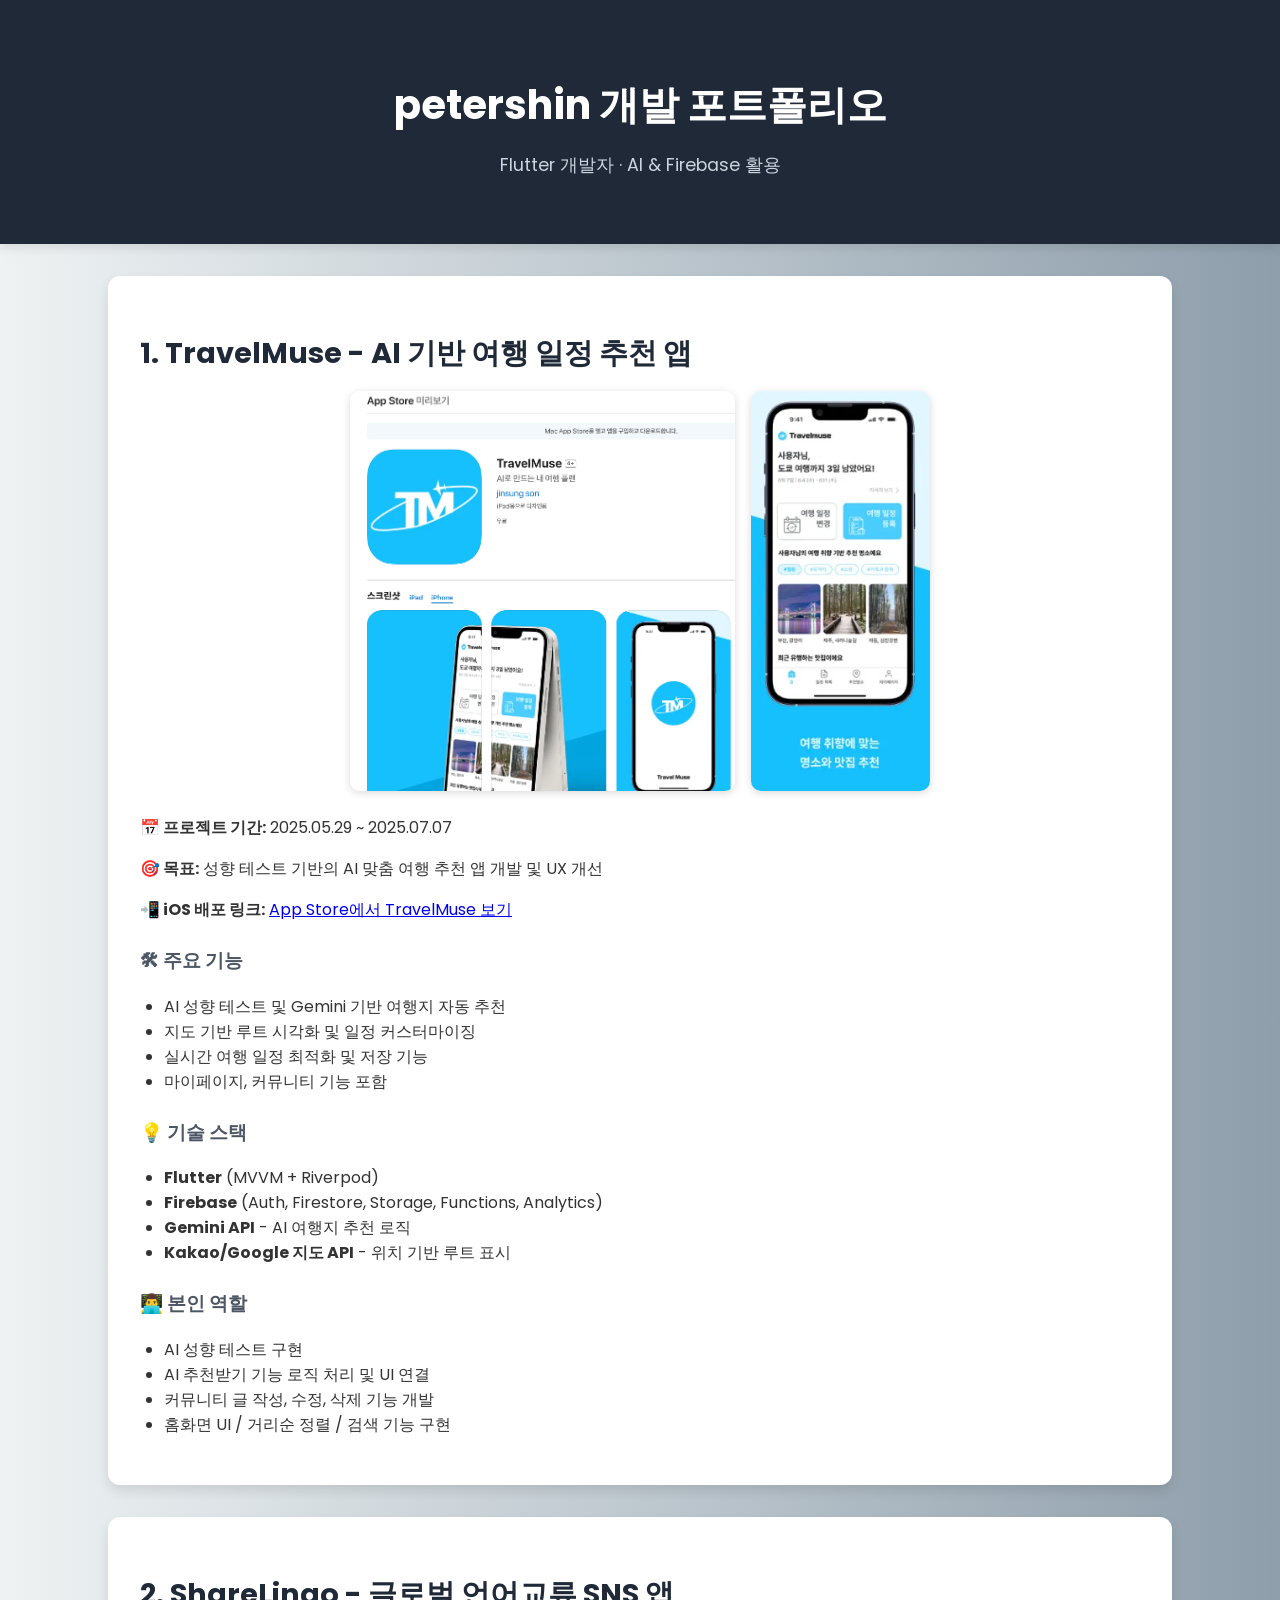
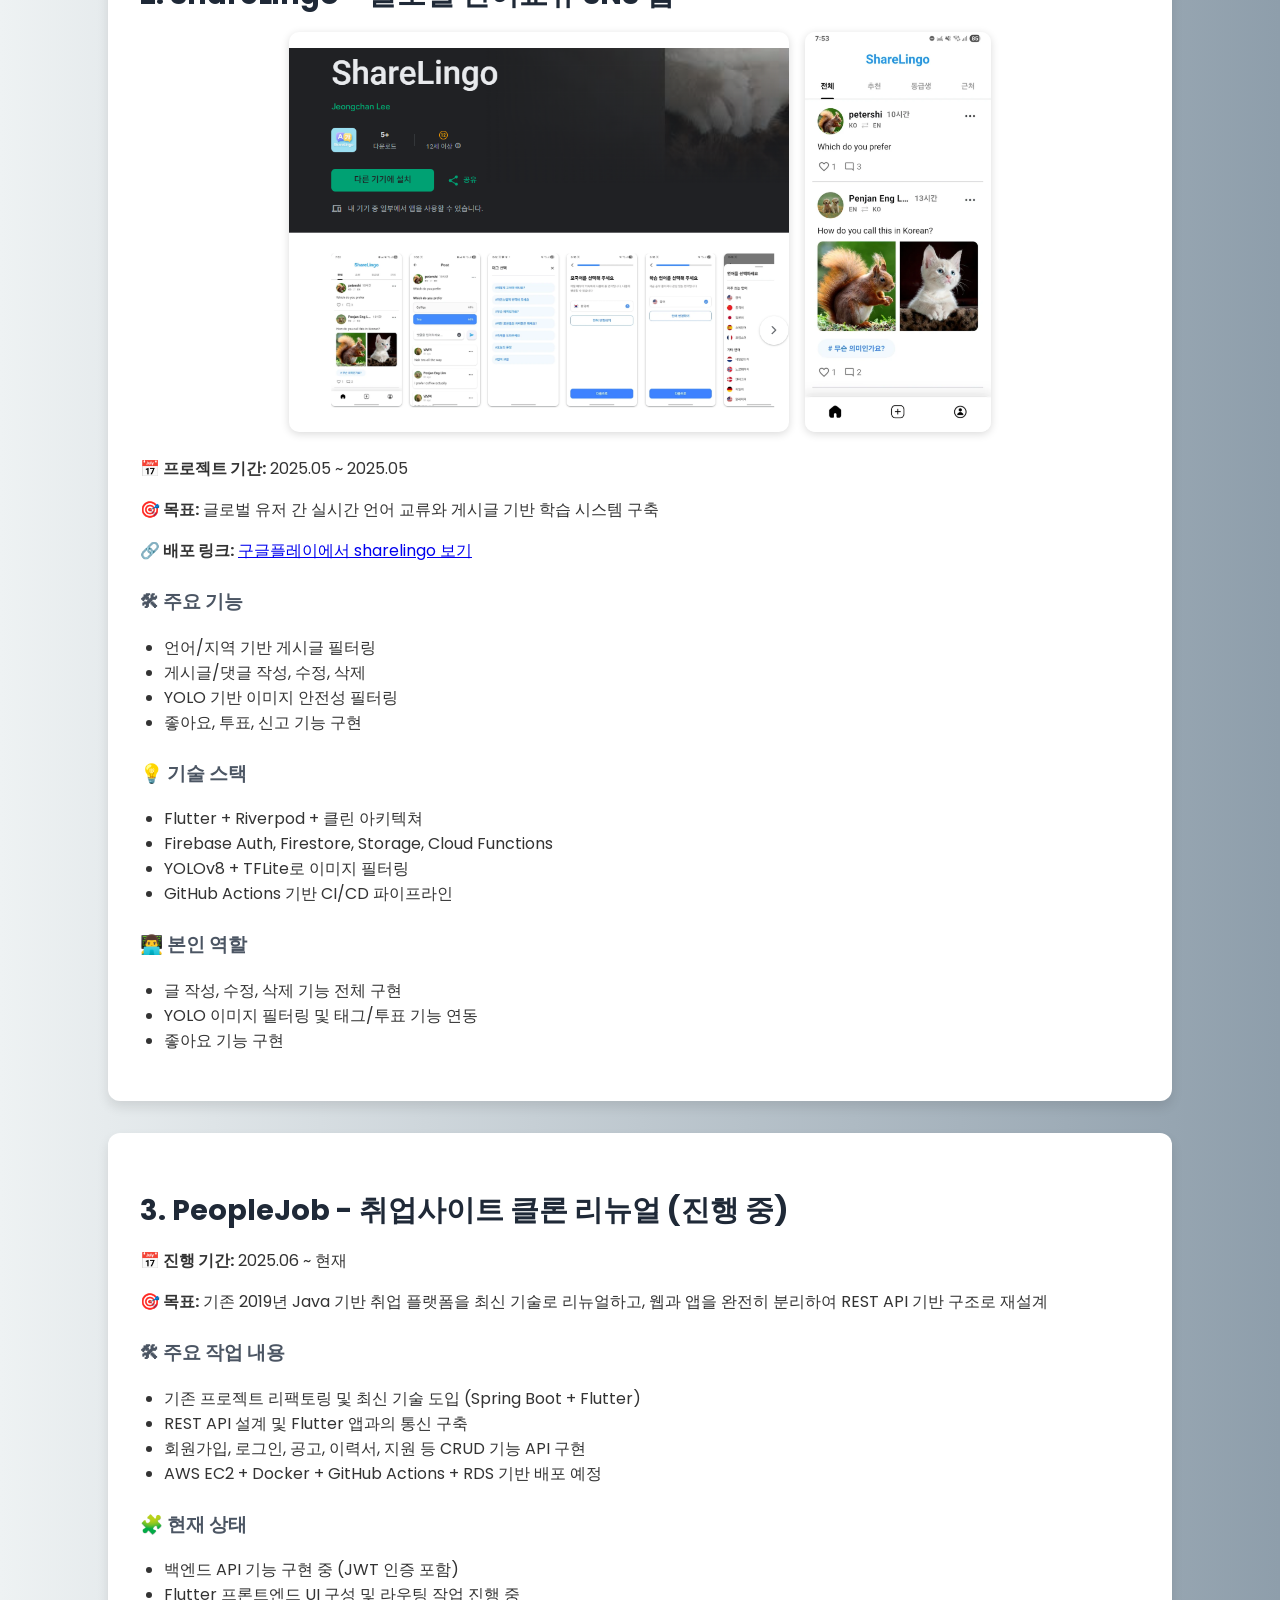
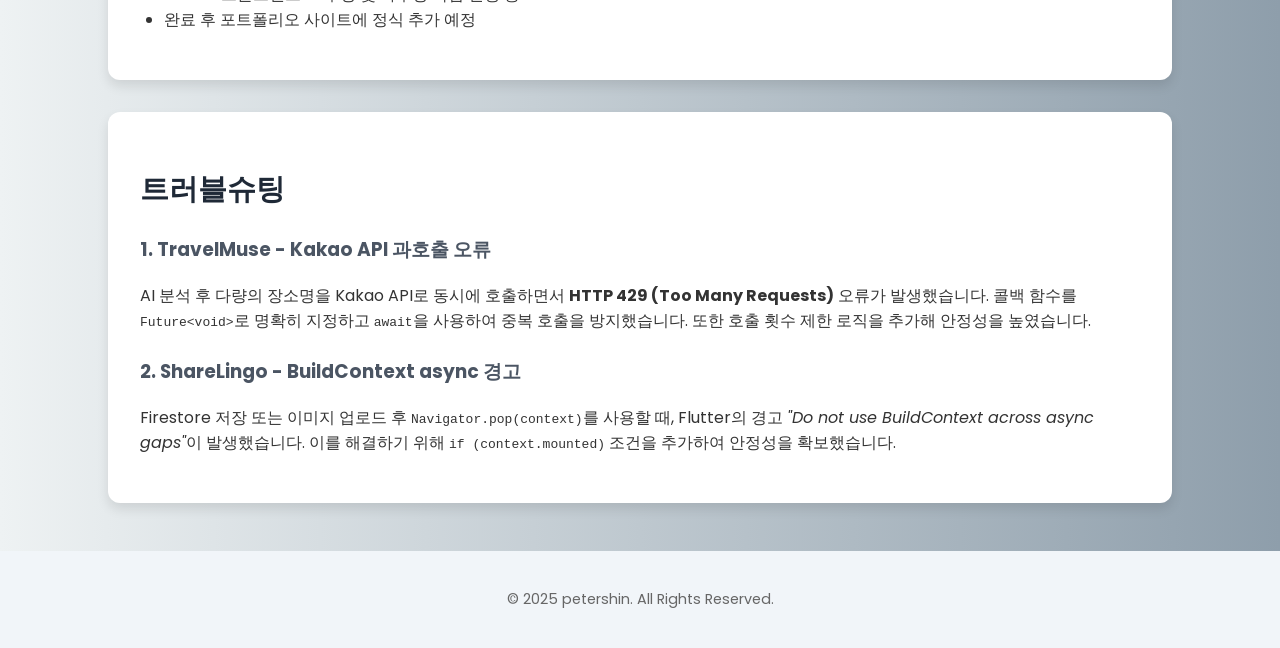
==== index.html @ f3566a23 "initial commit" ====
<!DOCTYPE html>
<html lang="ko">
<head>
  <meta charset="UTF-8" />
  <meta name="viewport" content="width=device-width, initial-scale=1.0" />
  <title>petershin 포트폴리오</title>
  <link rel="stylesheet" href="style.css" />
</head>
<body>
  <header>
    <h1>petershin 개발 포트폴리오</h1>
    <p>Flutter 개발자 · AI & Firebase 활용</p>
  </header>

  <section class="project">
    <h2>1. TravelMuse - AI 기반 여행 일정 추천 앱</h2>
    <div class="screenshots">
      <img src="img/travelmuse_1.png" alt="TravelMuse 스크린샷 1" />
      <img src="img/travelmuse_2.png" alt="TravelMuse 스크린샷 2" />
    </div>
    <p><strong>📅 프로젝트 기간:</strong> 2025.05.29 ~ 2025.07.07</p>
    <p><strong>🎯 목표:</strong> 성향 테스트 기반의 AI 맞춤 여행 추천 앱 개발 및 UX 개선</p>
  <p><strong>📲 iOS 배포 링크:</strong> 
  <a href="https://apps.apple.com/kr/app/travelmuse/id6747365666" target="_blank">
    App Store에서 TravelMuse 보기
  </a>
</p>

    <h3>🛠 주요 기능</h3>
    <ul>
      <li>AI 성향 테스트 및 Gemini 기반 여행지 자동 추천</li>
      <li>지도 기반 루트 시각화 및 일정 커스터마이징</li>
      <li>실시간 여행 일정 최적화 및 저장 기능</li>
      <li>마이페이지, 커뮤니티 기능 포함</li>
    </ul>

    <h3>💡 기술 스택</h3>
    <ul>
      <li><strong>Flutter</strong> (MVVM + Riverpod)</li>
      <li><strong>Firebase</strong> (Auth, Firestore, Storage, Functions, Analytics)</li>
      <li><strong>Gemini API</strong> - AI 여행지 추천 로직</li>
      <li><strong>Kakao/Google 지도 API</strong> - 위치 기반 루트 표시</li>
    </ul>

    <h3>👨‍💻 본인 역할</h3>
    <ul>
      <li>AI 성향 테스트 구현</li>
      <li>AI 추천받기 기능 로직 처리 및 UI 연결</li>
      <li>커뮤니티 글 작성, 수정, 삭제 기능 개발</li>
      <li>홈화면 UI / 거리순 정렬 / 검색 기능 구현</li>
    </ul>
  </section>

  <section class="project">
    <h2>2. ShareLingo - 글로벌 언어교류 SNS 앱</h2>
    <div class="screenshots">
      <img src="img/sharelingo_1.png" alt="ShareLingo 스크린샷 1" />
      <img src="img/sharelingo_2.png" alt="ShareLingo 스크린샷 2" />
    </div>
    <p><strong>📅 프로젝트 기간:</strong> 2025.05 ~ 2025.05</p>
    <p><strong>🎯 목표:</strong> 글로벌 유저 간 실시간 언어 교류와 게시글 기반 학습 시스템 구축</p>
     <p><strong>🔗 배포 링크:</strong> 
    <a href="https://play.google.com/store/apps/details?id=com.zerotoone.sharelingo&pcampaignid=web_share" target="_blank">구글플레이에서 sharelingo 보기</a>
  </p>

    <h3>🛠 주요 기능</h3>
    <ul>
      <li>언어/지역 기반 게시글 필터링</li>
      <li>게시글/댓글 작성, 수정, 삭제</li>
      <li>YOLO 기반 이미지 안전성 필터링</li>
      <li>좋아요, 투표, 신고 기능 구현</li>
    </ul>

    <h3>💡 기술 스택</h3>
    <ul>
      <li>Flutter + Riverpod + 클린 아키텍쳐</li>
      <li>Firebase Auth, Firestore, Storage, Cloud Functions</li>
      <li>YOLOv8 + TFLite로 이미지 필터링</li>
      <li>GitHub Actions 기반 CI/CD 파이프라인</li>
    </ul>

    <h3>👨‍💻 본인 역할</h3>
    <ul>
      <li>글 작성, 수정, 삭제 기능 전체 구현</li>
      <li>YOLO 이미지 필터링 및 태그/투표 기능 연동</li>
      <li>좋아요 기능 구현</li>
    </ul>
  </section>

<section class="project">
  <h2>3. PeopleJob - 취업사이트 클론 리뉴얼 (진행 중)</h2>
  <p><strong>📅 진행 기간:</strong> 2025.06 ~ 현재</p>
  <p><strong>🎯 목표:</strong> 기존 2019년 Java 기반 취업 플랫폼을 최신 기술로 리뉴얼하고, 웹과 앱을 완전히 분리하여 REST API 기반 구조로 재설계</p>

  <h3>🛠 주요 작업 내용</h3>
  <ul>
    <li>기존 프로젝트 리팩토링 및 최신 기술 도입 (Spring Boot + Flutter)</li>
    <li>REST API 설계 및 Flutter 앱과의 통신 구축</li>
    <li>회원가입, 로그인, 공고, 이력서, 지원 등 CRUD 기능 API 구현</li>
    <li>AWS EC2 + Docker + GitHub Actions + RDS 기반 배포 예정</li>
  </ul>

  <h3>🧩 현재 상태</h3>
  <ul>
    <li>백엔드 API 기능 구현 중 (JWT 인증 포함)</li>
    <li>Flutter 프론트엔드 UI 구성 및 라우팅 작업 진행 중</li>
    <li>완료 후 포트폴리오 사이트에 정식 추가 예정</li>
  </ul>
</section>

  <section class="troubleshooting">
    <h2>트러블슈팅</h2>

    <h3>1. TravelMuse - Kakao API 과호출 오류</h3>
    <p>
      AI 분석 후 다량의 장소명을 Kakao API로 동시에 호출하면서 <strong>HTTP 429 (Too Many Requests)</strong> 오류가 발생했습니다.
      콜백 함수를 <code>Future&lt;void&gt;</code>로 명확히 지정하고 <code>await</code>을 사용하여 중복 호출을 방지했습니다.
      또한 호출 횟수 제한 로직을 추가해 안정성을 높였습니다.
    </p>

    <h3>2. ShareLingo - BuildContext async 경고</h3>
    <p>
      Firestore 저장 또는 이미지 업로드 후 <code>Navigator.pop(context)</code>를 사용할 때,
      Flutter의 경고 <em>"Do not use BuildContext across async gaps"</em>이 발생했습니다.
      이를 해결하기 위해 <code>if (context.mounted)</code> 조건을 추가하여 안정성을 확보했습니다.
    </p>
  </section>

  <footer>
    <p>© 2025 petershin. All Rights Reserved.</p>
  </footer>
</body>
</html>
---- style.css ----
@import url('https://fonts.googleapis.com/css2?family=Poppins:wght@400;600&display=swap');

body {
  font-family: 'Poppins', sans-serif;
  background: linear-gradient(to right, #eef2f3, #8e9eab);
  margin: 0;
  padding: 0;
  color: #333;
}

header {
  background: #1f2937;
  color: white;
  text-align: center;
  padding: 3rem 1rem;
  box-shadow: 0 4px 10px rgba(0, 0, 0, 0.1);
}

header h1 {
  font-size: 2.5rem;
  margin-bottom: 0.5rem;
}

header p {
  font-size: 1.1rem;
  color: #cbd5e0;
}

section {
  max-width: 1000px;
  margin: 2rem auto;
  background: white;
  padding: 2rem;
  border-radius: 12px;
  box-shadow: 0 6px 12px rgba(0,0,0,0.1);
}

section h2 {
  color: #1f2937;
  font-size: 1.8rem;
  margin-bottom: 1rem;
}

section h3 {
  margin-top: 1.5rem;
  color: #4b5563;
}

.screenshots {
  display: flex;
  flex-wrap: wrap;
  gap: 1rem;
  justify-content: center;
  margin-bottom: 1.5rem;
}

.screenshots img {
  width: auto;
  height: auto;
  max-width: 100%;
  max-height: 400px;
  object-fit: contain;
  border-radius: 10px;
  box-shadow: 0 2px 8px rgba(0, 0, 0, 0.15);
  transition: transform 0.3s ease;
}

/* _1이 포함된 이미지 가로폭 더 키우기 */
.screenshots img[src*="_1"] {
  max-width: 500px;
}

.screenshots img:hover {
  transform: scale(1.05);
}

footer {
  text-align: center;
  padding: 1.5rem;
  font-size: 0.9rem;
  background: #f1f5f9;
  margin-top: 3rem;
  color: #666;
}

ul {
  padding-left: 1.5rem;
}

@media (max-width: 768px) {
  .screenshots {
    flex-direction: column;
    align-items: center;
  }

  .screenshots img[src*="_1"] {
    max-width: 90vw;
  }
}
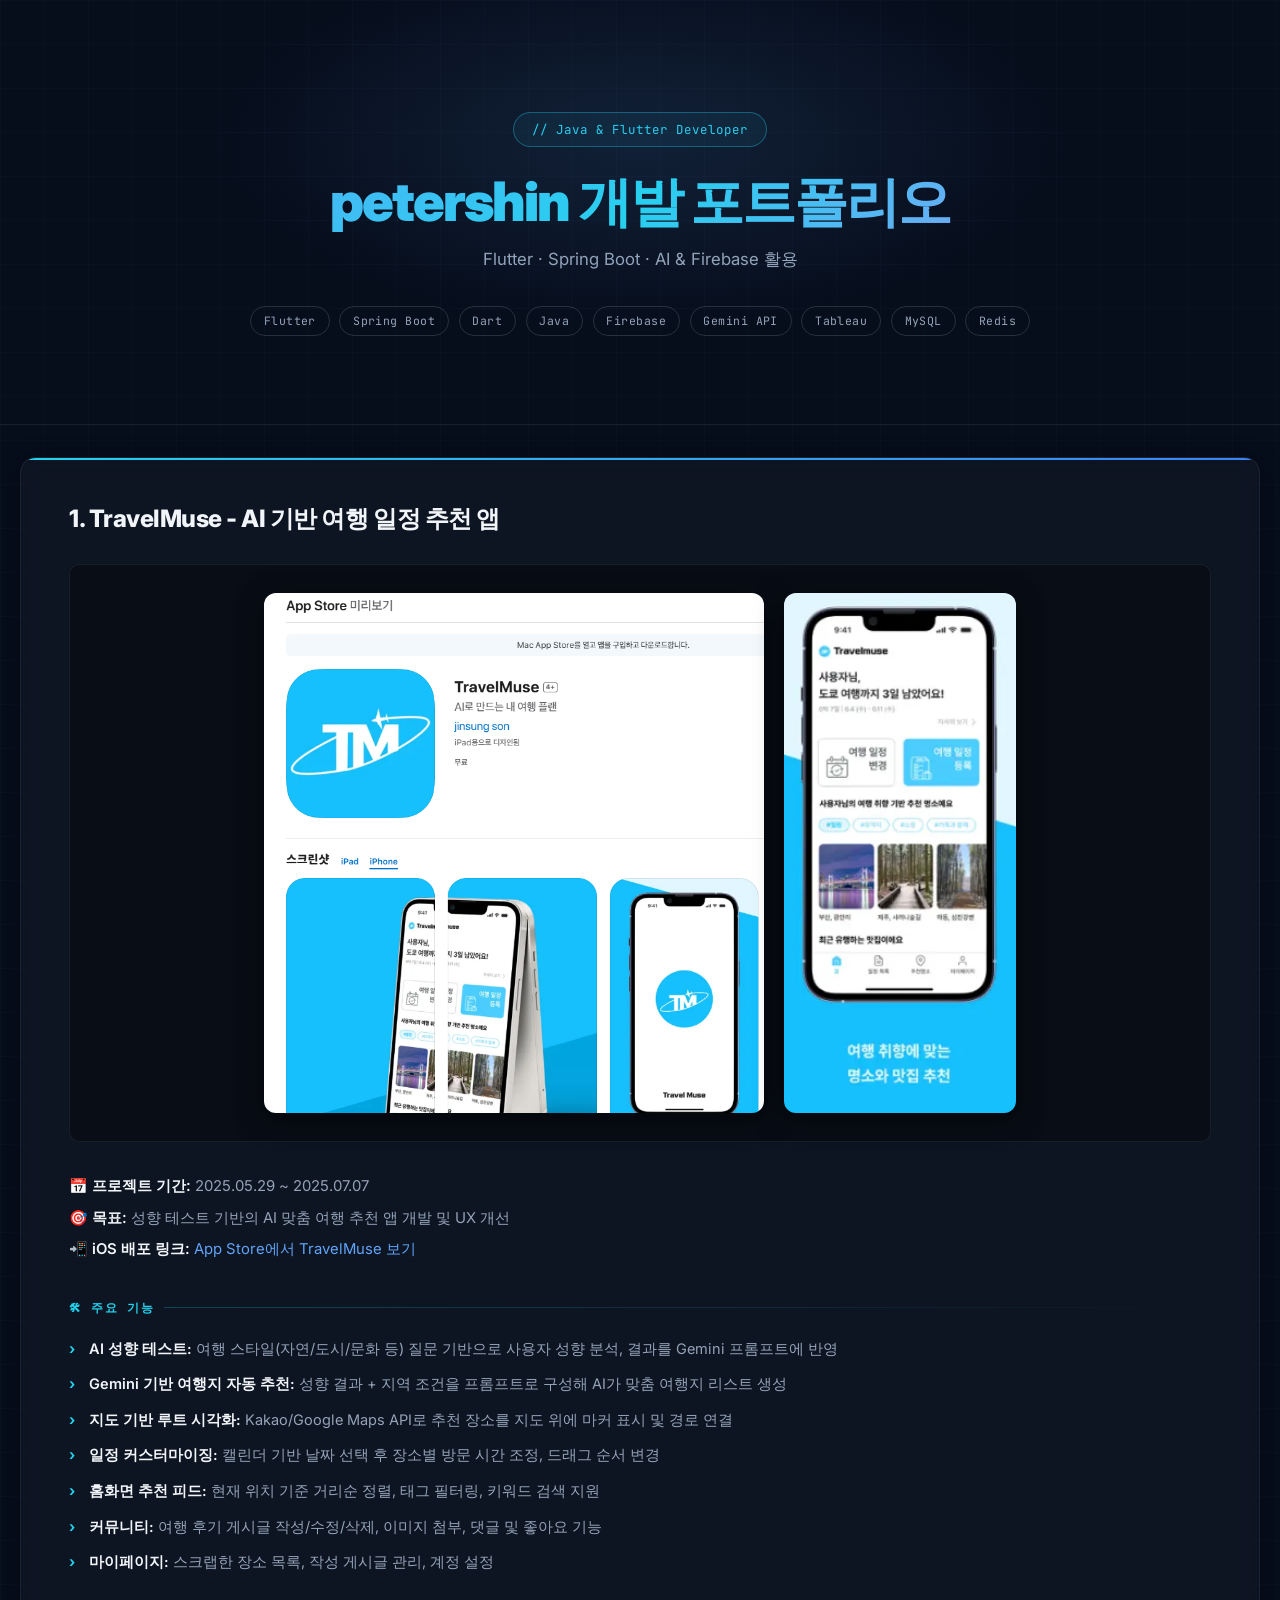
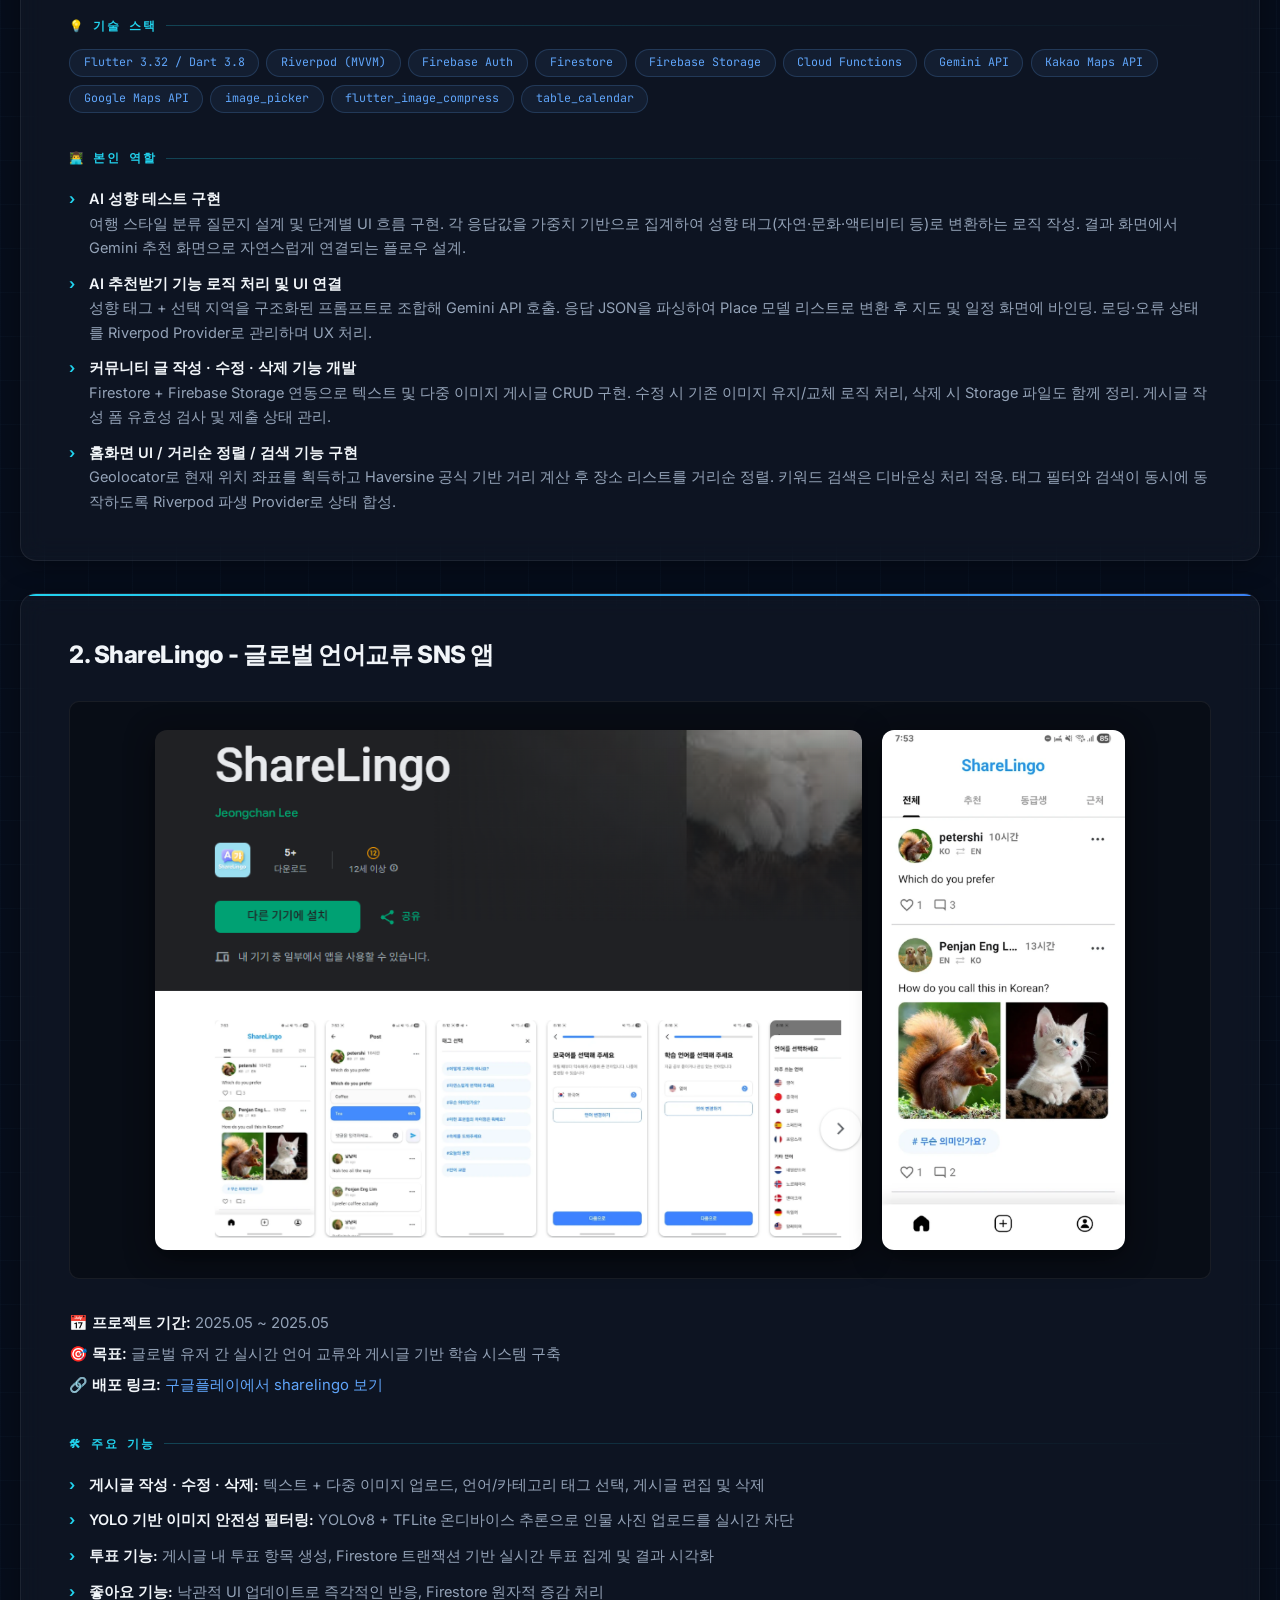
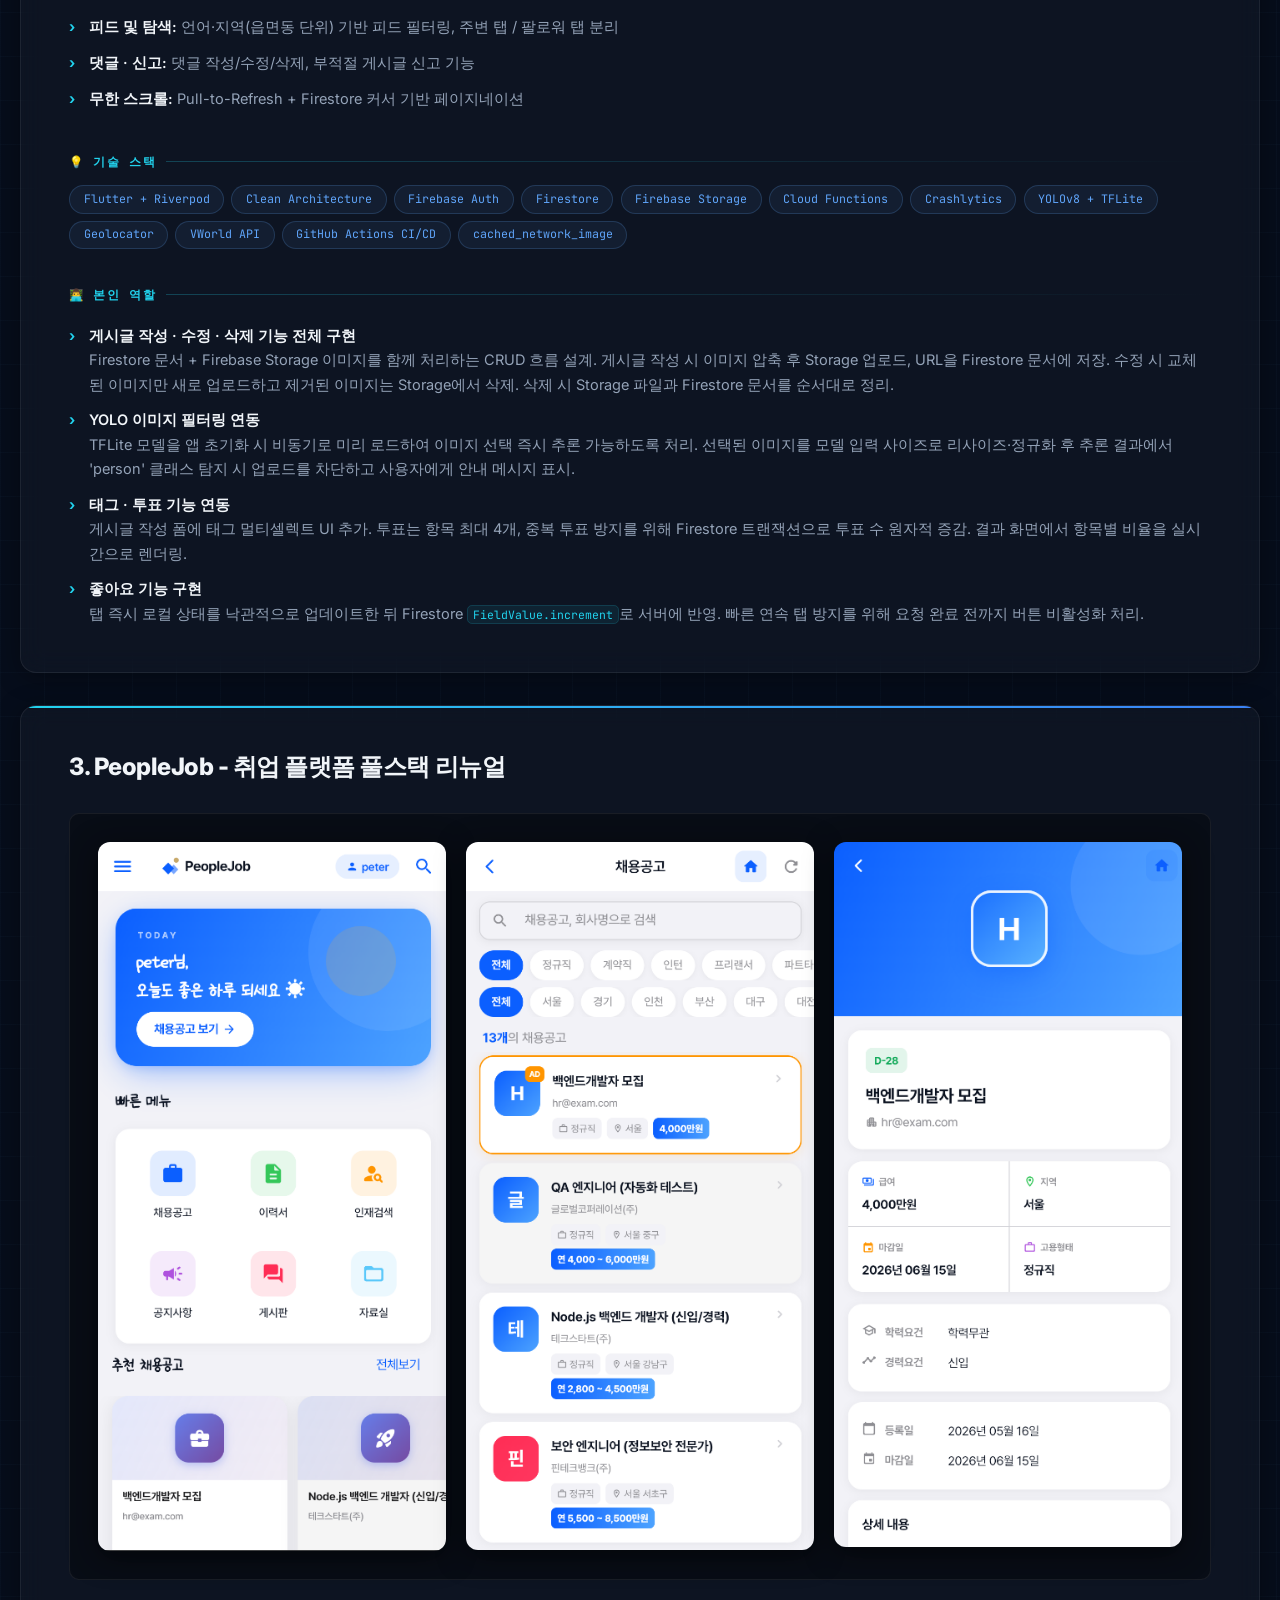
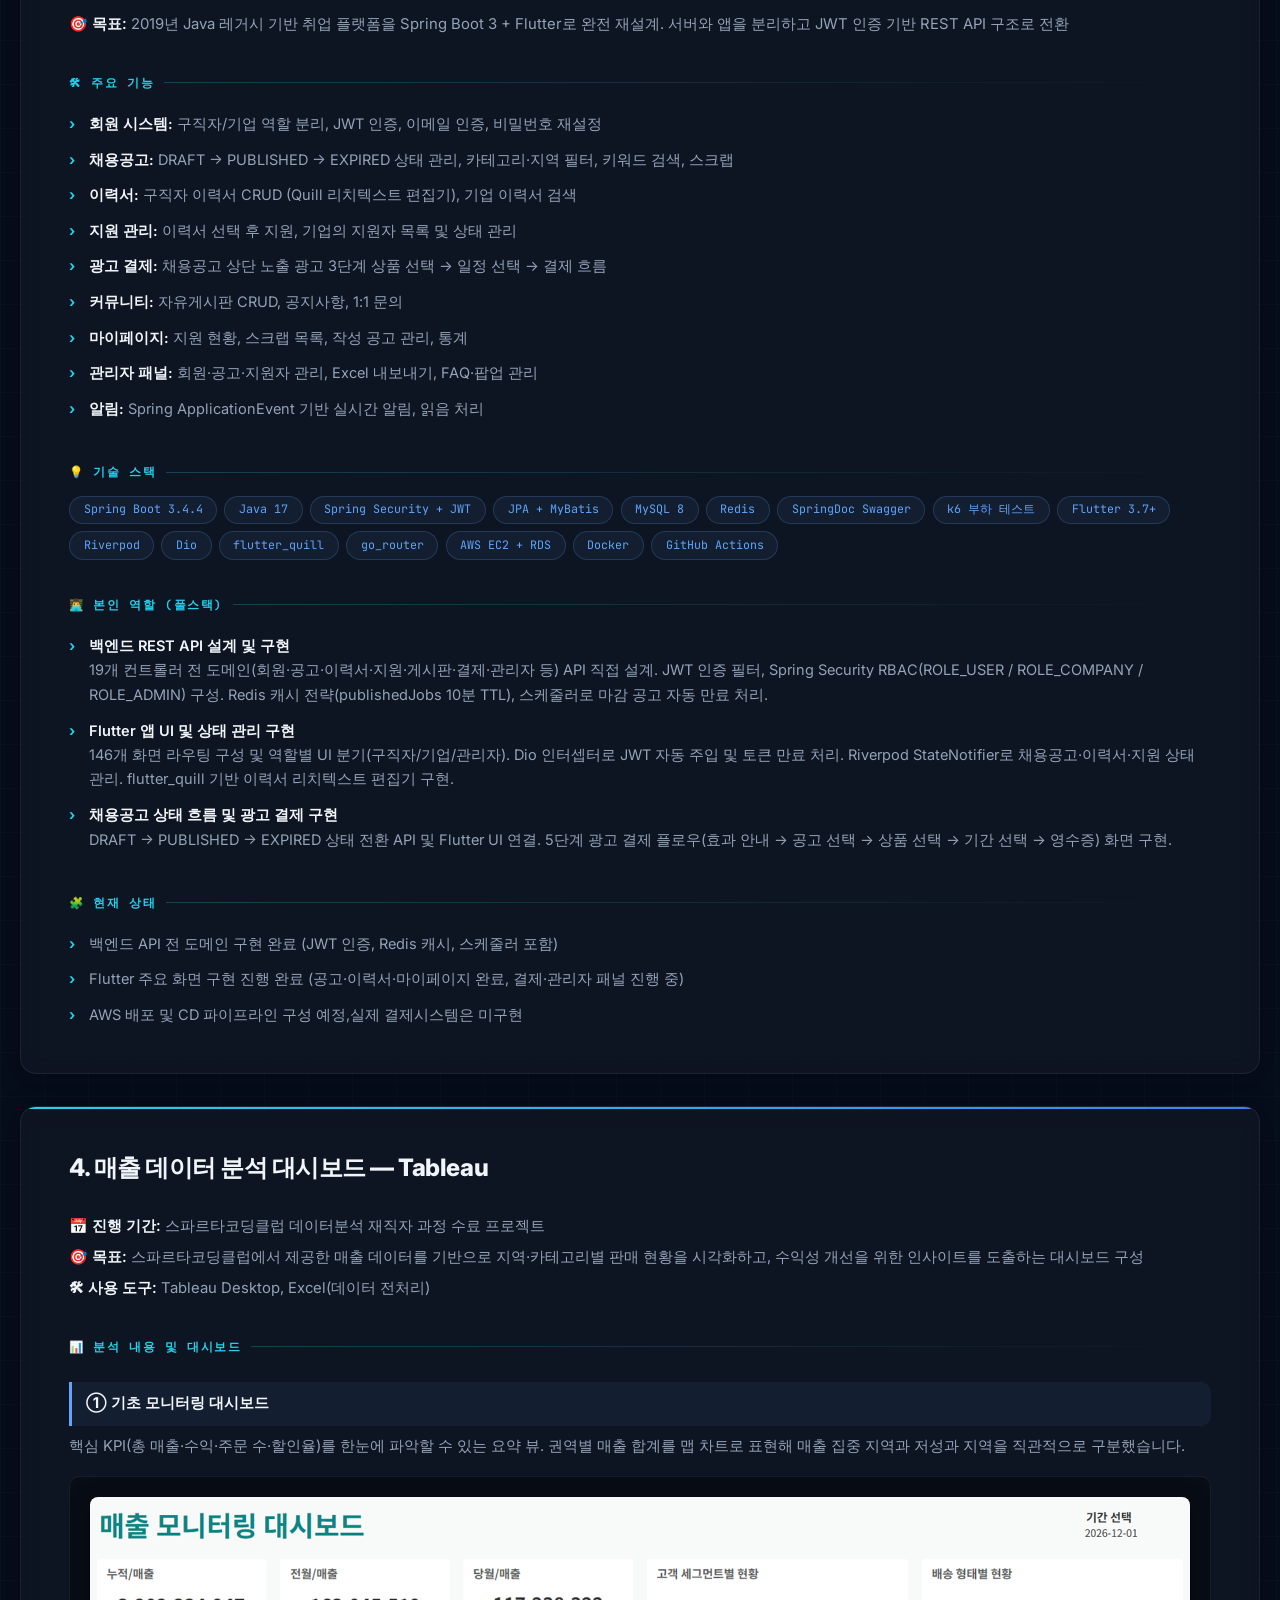
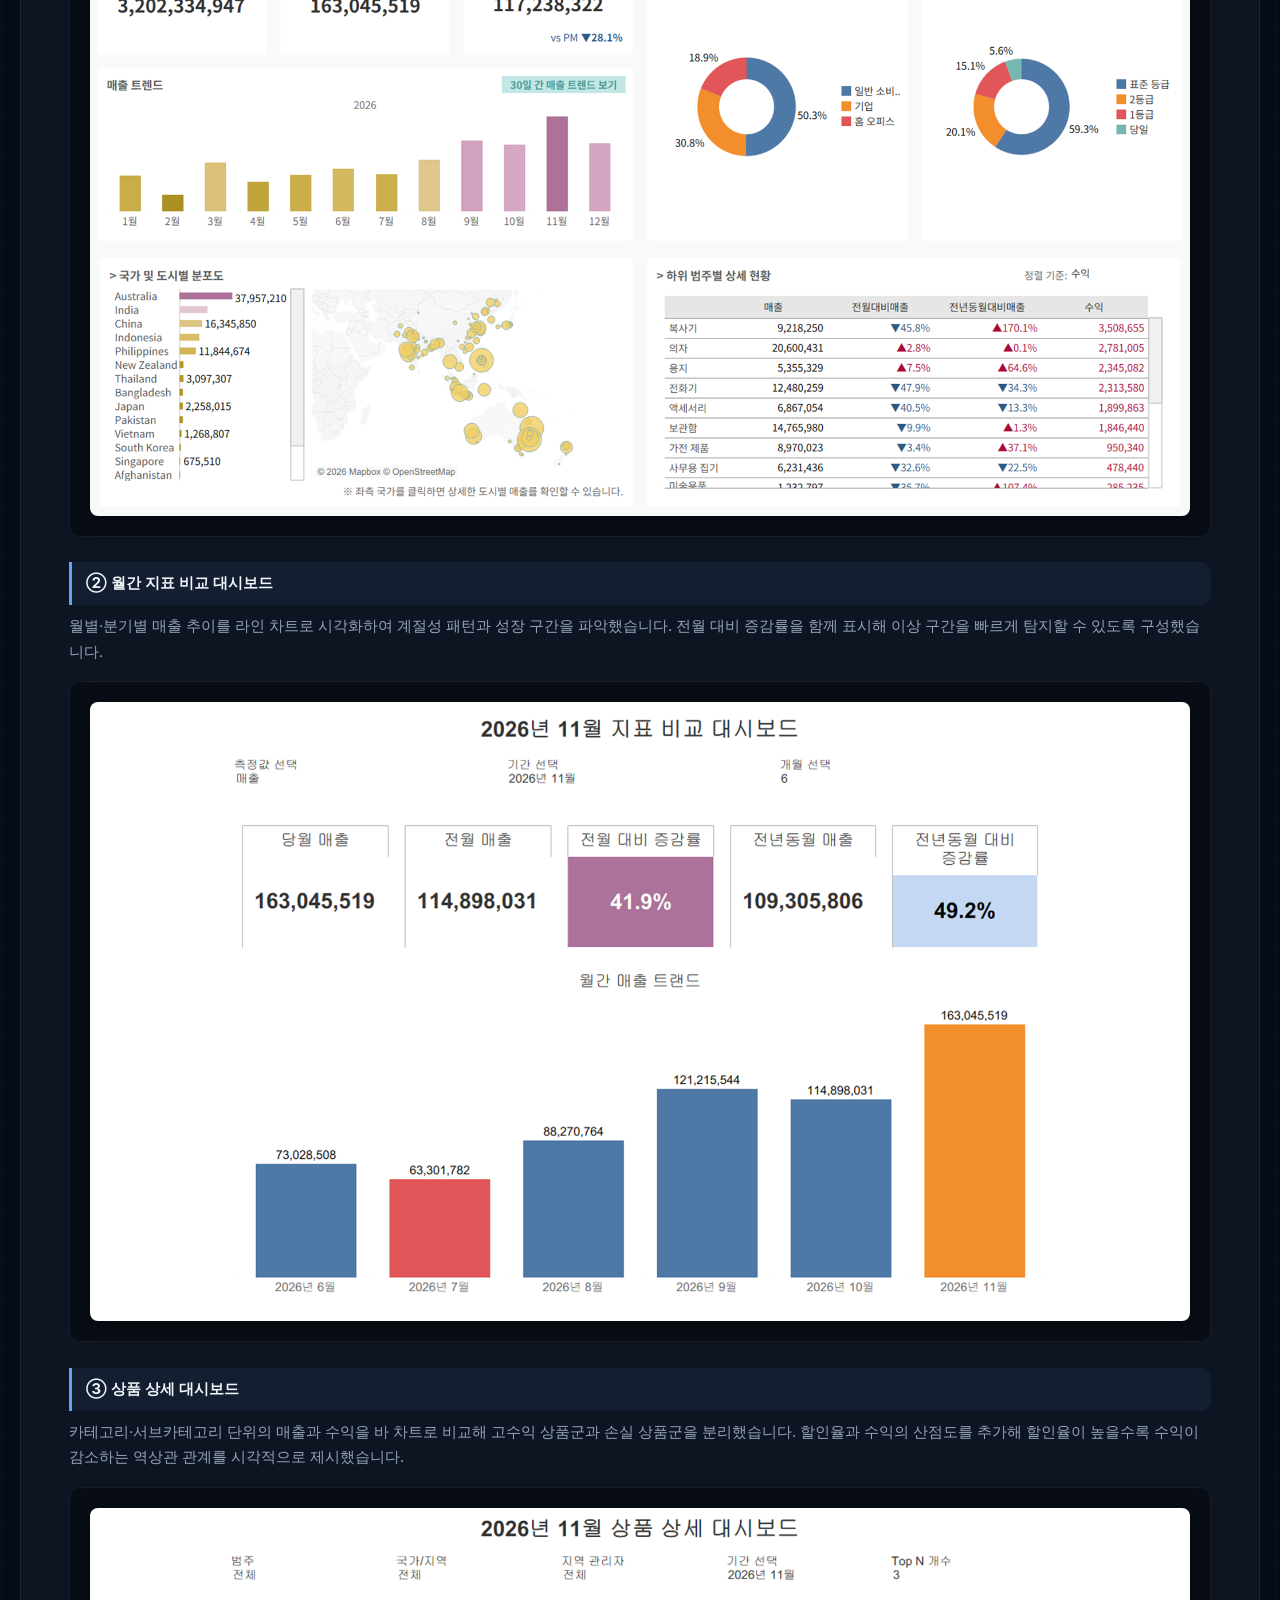
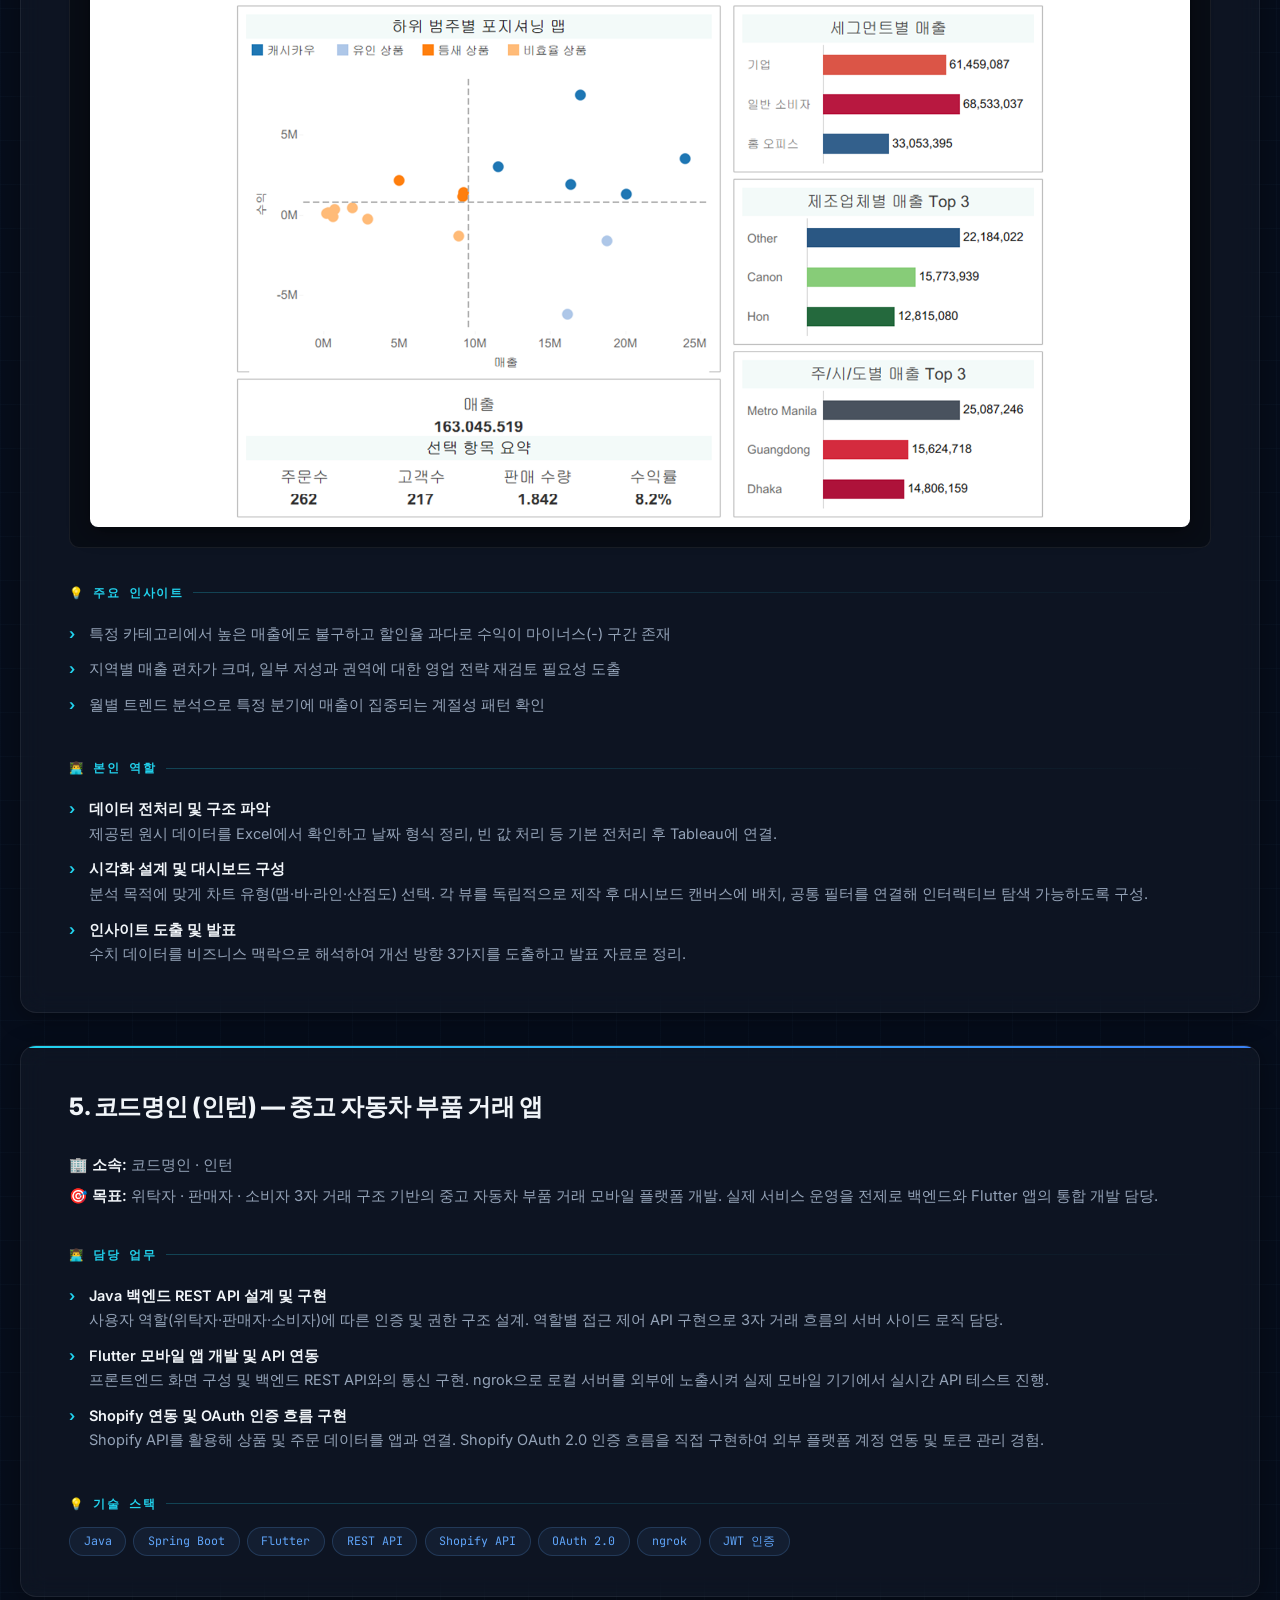
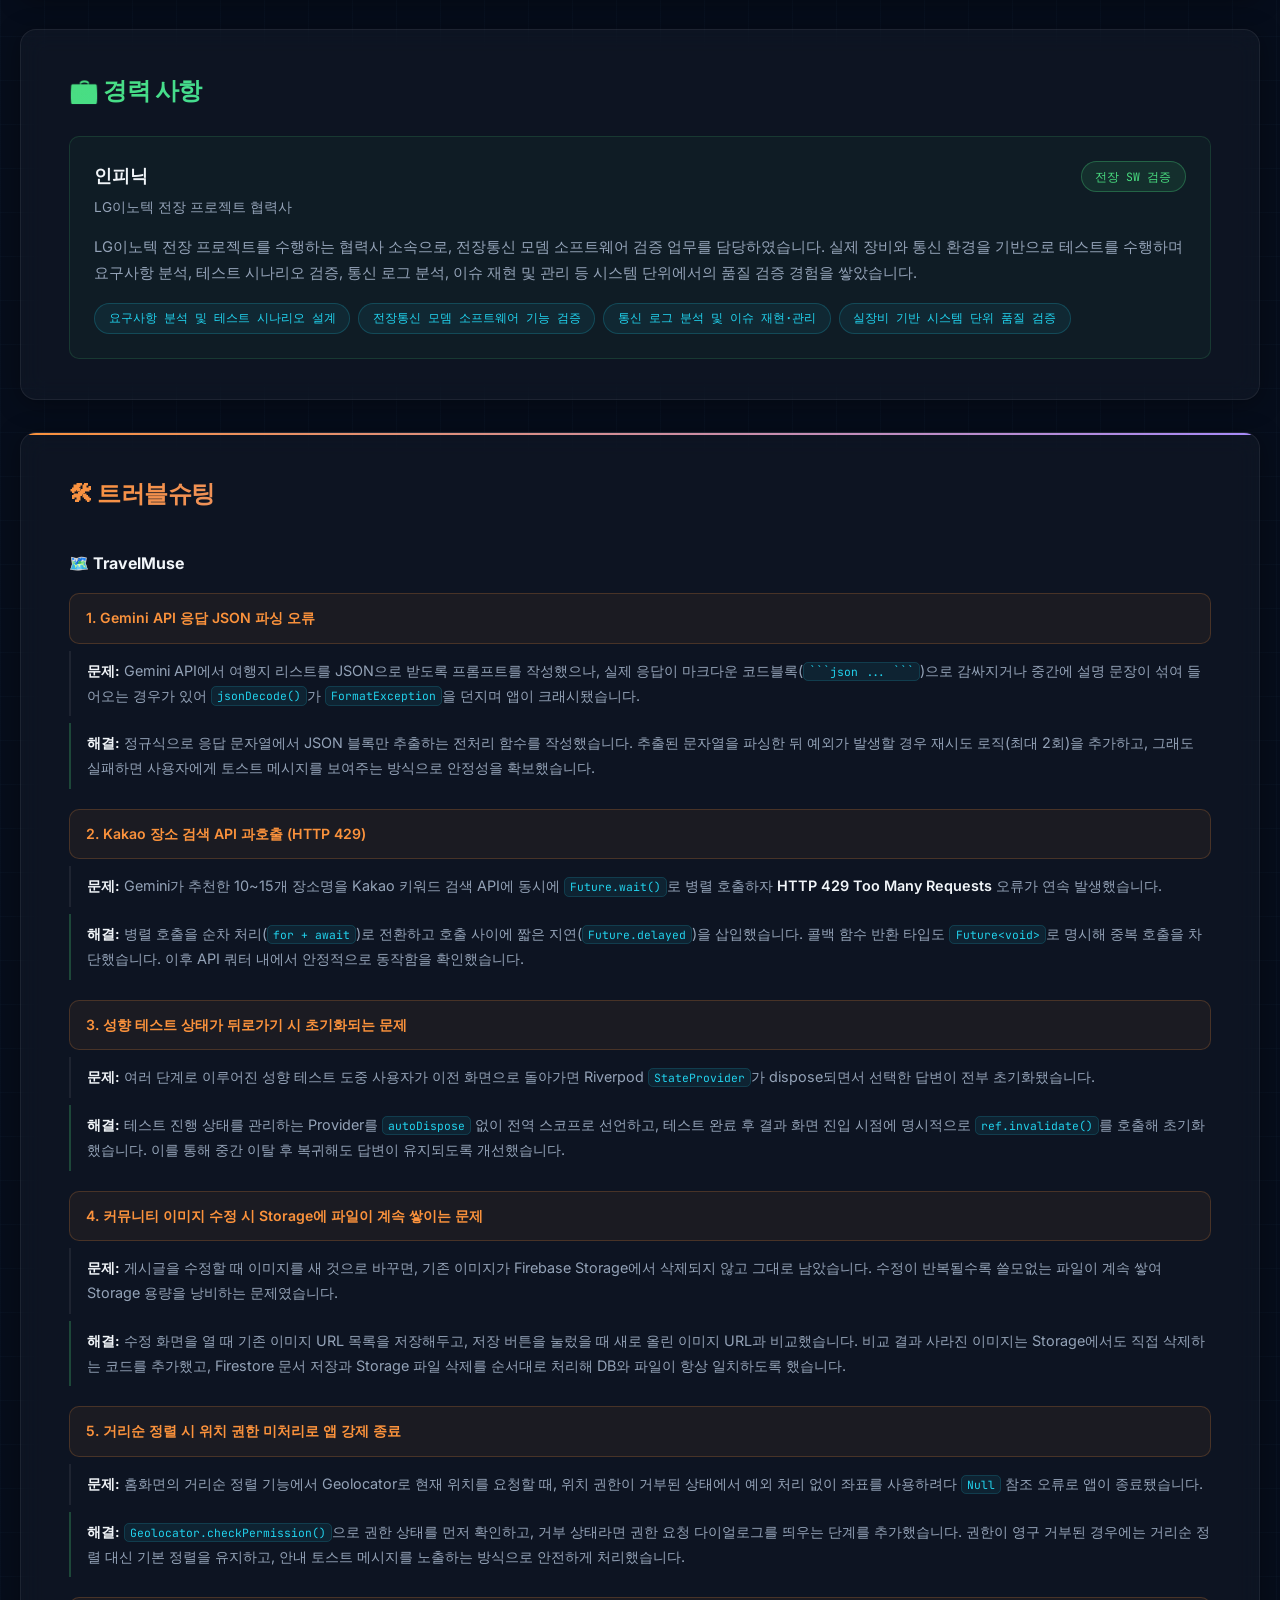
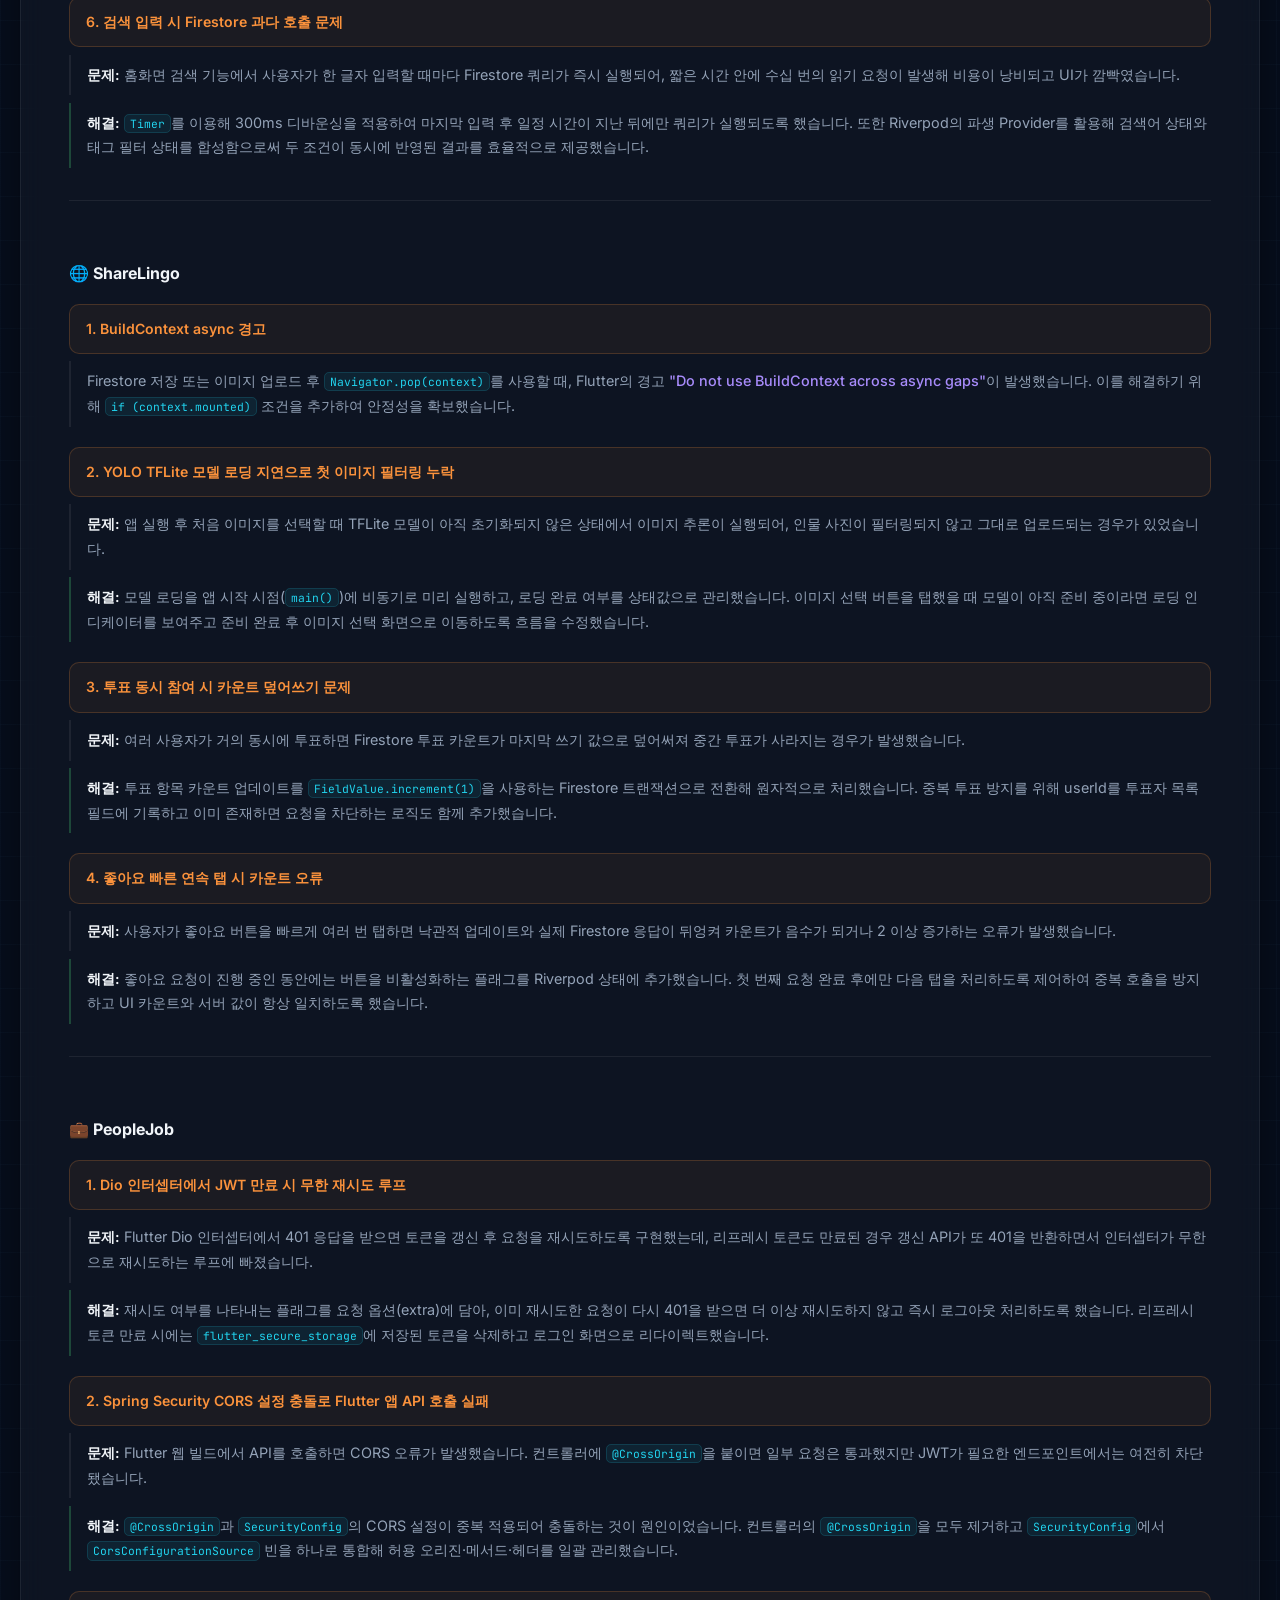
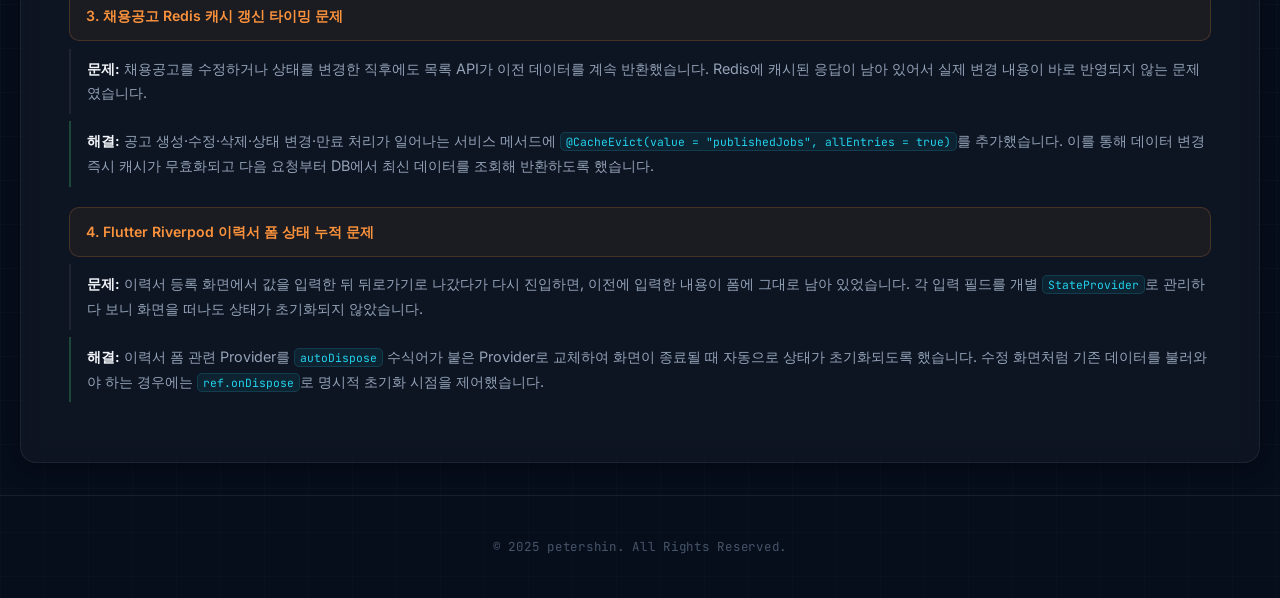
==== commit b02561af: "docs:포트폴리오 수정" ====
--- a/index.html
+++ b/index.html
@@ -8,8 +8,20 @@
 </head>
 <body>
   <header>
+    <p class="header-tag">// Java &amp; Flutter Developer</p>
     <h1>petershin 개발 포트폴리오</h1>
-    <p>Flutter 개발자 · AI & Firebase 활용</p>
+    <p>Flutter · Spring Boot · AI &amp; Firebase 활용</p>
+    <div class="header-stack">
+      <span>Flutter</span>
+      <span>Spring Boot</span>
+      <span>Dart</span>
+      <span>Java</span>
+      <span>Firebase</span>
+      <span>Gemini API</span>
+      <span>Tableau</span>
+      <span>MySQL</span>
+      <span>Redis</span>
+    </div>
   </header>
 
   <section class="project">
@@ -28,26 +40,49 @@
 
     <h3>🛠 주요 기능</h3>
     <ul>
-      <li>AI 성향 테스트 및 Gemini 기반 여행지 자동 추천</li>
-      <li>지도 기반 루트 시각화 및 일정 커스터마이징</li>
-      <li>실시간 여행 일정 최적화 및 저장 기능</li>
-      <li>마이페이지, 커뮤니티 기능 포함</li>
+      <li><strong>AI 성향 테스트:</strong> 여행 스타일(자연/도시/문화 등) 질문 기반으로 사용자 성향 분석, 결과를 Gemini 프롬프트에 반영</li>
+      <li><strong>Gemini 기반 여행지 자동 추천:</strong> 성향 결과 + 지역 조건을 프롬프트로 구성해 AI가 맞춤 여행지 리스트 생성</li>
+      <li><strong>지도 기반 루트 시각화:</strong> Kakao/Google Maps API로 추천 장소를 지도 위에 마커 표시 및 경로 연결</li>
+      <li><strong>일정 커스터마이징:</strong> 캘린더 기반 날짜 선택 후 장소별 방문 시간 조정, 드래그 순서 변경</li>
+      <li><strong>홈화면 추천 피드:</strong> 현재 위치 기준 거리순 정렬, 태그 필터링, 키워드 검색 지원</li>
+      <li><strong>커뮤니티:</strong> 여행 후기 게시글 작성/수정/삭제, 이미지 첨부, 댓글 및 좋아요 기능</li>
+      <li><strong>마이페이지:</strong> 스크랩한 장소 목록, 작성 게시글 관리, 계정 설정</li>
     </ul>
 
     <h3>💡 기술 스택</h3>
-    <ul>
-      <li><strong>Flutter</strong> (MVVM + Riverpod)</li>
-      <li><strong>Firebase</strong> (Auth, Firestore, Storage, Functions, Analytics)</li>
-      <li><strong>Gemini API</strong> - AI 여행지 추천 로직</li>
-      <li><strong>Kakao/Google 지도 API</strong> - 위치 기반 루트 표시</li>
+    <ul class="tech-list">
+      <li>Flutter 3.32 / Dart 3.8</li>
+      <li>Riverpod (MVVM)</li>
+      <li>Firebase Auth</li>
+      <li>Firestore</li>
+      <li>Firebase Storage</li>
+      <li>Cloud Functions</li>
+      <li>Gemini API</li>
+      <li>Kakao Maps API</li>
+      <li>Google Maps API</li>
+      <li>image_picker</li>
+      <li>flutter_image_compress</li>
+      <li>table_calendar</li>
     </ul>
 
     <h3>👨‍💻 본인 역할</h3>
     <ul>
-      <li>AI 성향 테스트 구현</li>
-      <li>AI 추천받기 기능 로직 처리 및 UI 연결</li>
-      <li>커뮤니티 글 작성, 수정, 삭제 기능 개발</li>
-      <li>홈화면 UI / 거리순 정렬 / 검색 기능 구현</li>
+      <li>
+        <strong>AI 성향 테스트 구현</strong><br>
+        여행 스타일 분류 질문지 설계 및 단계별 UI 흐름 구현. 각 응답값을 가중치 기반으로 집계하여 성향 태그(자연·문화·액티비티 등)로 변환하는 로직 작성. 결과 화면에서 Gemini 추천 화면으로 자연스럽게 연결되는 플로우 설계.
+      </li>
+      <li>
+        <strong>AI 추천받기 기능 로직 처리 및 UI 연결</strong><br>
+        성향 태그 + 선택 지역을 구조화된 프롬프트로 조합해 Gemini API 호출. 응답 JSON을 파싱하여 Place 모델 리스트로 변환 후 지도 및 일정 화면에 바인딩. 로딩·오류 상태를 Riverpod Provider로 관리하며 UX 처리.
+      </li>
+      <li>
+        <strong>커뮤니티 글 작성 · 수정 · 삭제 기능 개발</strong><br>
+        Firestore + Firebase Storage 연동으로 텍스트 및 다중 이미지 게시글 CRUD 구현. 수정 시 기존 이미지 유지/교체 로직 처리, 삭제 시 Storage 파일도 함께 정리. 게시글 작성 폼 유효성 검사 및 제출 상태 관리.
+      </li>
+      <li>
+        <strong>홈화면 UI / 거리순 정렬 / 검색 기능 구현</strong><br>
+        Geolocator로 현재 위치 좌표를 획득하고 Haversine 공식 기반 거리 계산 후 장소 리스트를 거리순 정렬. 키워드 검색은 디바운싱 처리 적용. 태그 필터와 검색이 동시에 동작하도록 Riverpod 파생 Provider로 상태 합성.
+      </li>
     </ul>
   </section>
 
@@ -65,65 +100,382 @@
 
     <h3>🛠 주요 기능</h3>
     <ul>
-      <li>언어/지역 기반 게시글 필터링</li>
-      <li>게시글/댓글 작성, 수정, 삭제</li>
-      <li>YOLO 기반 이미지 안전성 필터링</li>
-      <li>좋아요, 투표, 신고 기능 구현</li>
+      <li><strong>게시글 작성 · 수정 · 삭제:</strong> 텍스트 + 다중 이미지 업로드, 언어/카테고리 태그 선택, 게시글 편집 및 삭제</li>
+      <li><strong>YOLO 기반 이미지 안전성 필터링:</strong> YOLOv8 + TFLite 온디바이스 추론으로 인물 사진 업로드를 실시간 차단</li>
+      <li><strong>투표 기능:</strong> 게시글 내 투표 항목 생성, Firestore 트랜잭션 기반 실시간 투표 집계 및 결과 시각화</li>
+      <li><strong>좋아요 기능:</strong> 낙관적 UI 업데이트로 즉각적인 반응, Firestore 원자적 증감 처리</li>
+      <li><strong>피드 및 탐색:</strong> 언어·지역(읍면동 단위) 기반 피드 필터링, 주변 탭 / 팔로워 탭 분리</li>
+      <li><strong>댓글 · 신고:</strong> 댓글 작성/수정/삭제, 부적절 게시글 신고 기능</li>
+      <li><strong>무한 스크롤:</strong> Pull-to-Refresh + Firestore 커서 기반 페이지네이션</li>
     </ul>
 
     <h3>💡 기술 스택</h3>
-    <ul>
-      <li>Flutter + Riverpod + 클린 아키텍쳐</li>
-      <li>Firebase Auth, Firestore, Storage, Cloud Functions</li>
-      <li>YOLOv8 + TFLite로 이미지 필터링</li>
-      <li>GitHub Actions 기반 CI/CD 파이프라인</li>
+    <ul class="tech-list">
+      <li>Flutter + Riverpod</li>
+      <li>Clean Architecture</li>
+      <li>Firebase Auth</li>
+      <li>Firestore</li>
+      <li>Firebase Storage</li>
+      <li>Cloud Functions</li>
+      <li>Crashlytics</li>
+      <li>YOLOv8 + TFLite</li>
+      <li>Geolocator</li>
+      <li>VWorld API</li>
+      <li>GitHub Actions CI/CD</li>
+      <li>cached_network_image</li>
     </ul>
 
     <h3>👨‍💻 본인 역할</h3>
     <ul>
-      <li>글 작성, 수정, 삭제 기능 전체 구현</li>
-      <li>YOLO 이미지 필터링 및 태그/투표 기능 연동</li>
-      <li>좋아요 기능 구현</li>
+      <li>
+        <strong>게시글 작성 · 수정 · 삭제 기능 전체 구현</strong><br>
+        Firestore 문서 + Firebase Storage 이미지를 함께 처리하는 CRUD 흐름 설계. 게시글 작성 시 이미지 압축 후 Storage 업로드, URL을 Firestore 문서에 저장. 수정 시 교체된 이미지만 새로 업로드하고 제거된 이미지는 Storage에서 삭제. 삭제 시 Storage 파일과 Firestore 문서를 순서대로 정리.
+      </li>
+      <li>
+        <strong>YOLO 이미지 필터링 연동</strong><br>
+        TFLite 모델을 앱 초기화 시 비동기로 미리 로드하여 이미지 선택 즉시 추론 가능하도록 처리. 선택된 이미지를 모델 입력 사이즈로 리사이즈·정규화 후 추론 결과에서 'person' 클래스 탐지 시 업로드를 차단하고 사용자에게 안내 메시지 표시.
+      </li>
+      <li>
+        <strong>태그 · 투표 기능 연동</strong><br>
+        게시글 작성 폼에 태그 멀티셀렉트 UI 추가. 투표는 항목 최대 4개, 중복 투표 방지를 위해 Firestore 트랜잭션으로 투표 수 원자적 증감. 결과 화면에서 항목별 비율을 실시간으로 렌더링.
+      </li>
+      <li>
+        <strong>좋아요 기능 구현</strong><br>
+        탭 즉시 로컬 상태를 낙관적으로 업데이트한 뒤 Firestore <code>FieldValue.increment</code>로 서버에 반영. 빠른 연속 탭 방지를 위해 요청 완료 전까지 버튼 비활성화 처리.
+      </li>
     </ul>
   </section>
 
 <section class="project">
-  <h2>3. PeopleJob - 취업사이트 클론 리뉴얼 (진행 중)</h2>
-  <p><strong>📅 진행 기간:</strong> 2025.06 ~ 현재</p>
-  <p><strong>🎯 목표:</strong> 기존 2019년 Java 기반 취업 플랫폼을 최신 기술로 리뉴얼하고, 웹과 앱을 완전히 분리하여 REST API 기반 구조로 재설계</p>
-
-  <h3>🛠 주요 작업 내용</h3>
-  <ul>
-    <li>기존 프로젝트 리팩토링 및 최신 기술 도입 (Spring Boot + Flutter)</li>
-    <li>REST API 설계 및 Flutter 앱과의 통신 구축</li>
-    <li>회원가입, 로그인, 공고, 이력서, 지원 등 CRUD 기능 API 구현</li>
-    <li>AWS EC2 + Docker + GitHub Actions + RDS 기반 배포 예정</li>
+  <h2>3. PeopleJob - 취업 플랫폼 풀스택 리뉴얼</h2>
+  <div class="screenshots web-app">
+    <img src="img/home.png" alt="PeopleJob 홈화면" />
+    <img src="img/joblist.png" alt="PeopleJob 채용공고 목록" />
+    <img src="img/jobdetail.png" alt="PeopleJob 채용공고 상세" />
+  </div>
+  <p><strong>🎯 목표:</strong> 2019년 Java 레거시 기반 취업 플랫폼을 Spring Boot 3 + Flutter로 완전 재설계. 서버와 앱을 분리하고 JWT 인증 기반 REST API 구조로 전환</p>
+
+  <h3>🛠 주요 기능</h3>
+  <ul>
+    <li><strong>회원 시스템:</strong> 구직자/기업 역할 분리, JWT 인증, 이메일 인증, 비밀번호 재설정</li>
+    <li><strong>채용공고:</strong> DRAFT → PUBLISHED → EXPIRED 상태 관리, 카테고리·지역 필터, 키워드 검색, 스크랩</li>
+    <li><strong>이력서:</strong> 구직자 이력서 CRUD (Quill 리치텍스트 편집기), 기업 이력서 검색</li>
+    <li><strong>지원 관리:</strong> 이력서 선택 후 지원, 기업의 지원자 목록 및 상태 관리</li>
+    <li><strong>광고 결제:</strong> 채용공고 상단 노출 광고 3단계 상품 선택 → 일정 선택 → 결제 흐름</li>
+    <li><strong>커뮤니티:</strong> 자유게시판 CRUD, 공지사항, 1:1 문의</li>
+    <li><strong>마이페이지:</strong> 지원 현황, 스크랩 목록, 작성 공고 관리, 통계</li>
+    <li><strong>관리자 패널:</strong> 회원·공고·지원자 관리, Excel 내보내기, FAQ·팝업 관리</li>
+    <li><strong>알림:</strong> Spring ApplicationEvent 기반 실시간 알림, 읽음 처리</li>
+  </ul>
+
+  <h3>💡 기술 스택</h3>
+  <ul class="tech-list">
+    <li>Spring Boot 3.4.4</li>
+    <li>Java 17</li>
+    <li>Spring Security + JWT</li>
+    <li>JPA + MyBatis</li>
+    <li>MySQL 8</li>
+    <li>Redis</li>
+    <li>SpringDoc Swagger</li>
+    <li>k6 부하 테스트</li>
+    <li>Flutter 3.7+</li>
+    <li>Riverpod</li>
+    <li>Dio</li>
+    <li>flutter_quill</li>
+    <li>go_router</li>
+    <li>AWS EC2 + RDS</li>
+    <li>Docker</li>
+    <li>GitHub Actions</li>
+  </ul>
+
+  <h3>👨‍💻 본인 역할 (풀스택)</h3>
+  <ul>
+    <li>
+      <strong>백엔드 REST API 설계 및 구현</strong><br>
+      19개 컨트롤러 전 도메인(회원·공고·이력서·지원·게시판·결제·관리자 등) API 직접 설계. JWT 인증 필터, Spring Security RBAC(ROLE_USER / ROLE_COMPANY / ROLE_ADMIN) 구성. Redis 캐시 전략(publishedJobs 10분 TTL), 스케줄러로 마감 공고 자동 만료 처리.
+    </li>
+    <li>
+      <strong>Flutter 앱 UI 및 상태 관리 구현</strong><br>
+      146개 화면 라우팅 구성 및 역할별 UI 분기(구직자/기업/관리자). Dio 인터셉터로 JWT 자동 주입 및 토큰 만료 처리. Riverpod StateNotifier로 채용공고·이력서·지원 상태 관리. flutter_quill 기반 이력서 리치텍스트 편집기 구현.
+    </li>
+    <li>
+      <strong>채용공고 상태 흐름 및 광고 결제 구현</strong><br>
+      DRAFT → PUBLISHED → EXPIRED 상태 전환 API 및 Flutter UI 연결. 5단계 광고 결제 플로우(효과 안내 → 공고 선택 → 상품 선택 → 기간 선택 → 영수증) 화면 구현.
+    </li>
   </ul>
 
   <h3>🧩 현재 상태</h3>
   <ul>
-    <li>백엔드 API 기능 구현 중 (JWT 인증 포함)</li>
-    <li>Flutter 프론트엔드 UI 구성 및 라우팅 작업 진행 중</li>
-    <li>완료 후 포트폴리오 사이트에 정식 추가 예정</li>
+    <li>백엔드 API 전 도메인 구현 완료 (JWT 인증, Redis 캐시, 스케줄러 포함)</li>
+    <li>Flutter 주요 화면 구현 진행 완료 (공고·이력서·마이페이지 완료, 결제·관리자 패널 진행 중)</li>
+    <li>AWS 배포 및 CD 파이프라인 구성 예정,실제 결제시스템은 미구현</li>
   </ul>
 </section>
 
+<section class="project">
+  <h2>4. 매출 데이터 분석 대시보드 — Tableau</h2>
+  <p><strong>📅 진행 기간:</strong> 스파르타코딩클럽 데이터분석 재직자 과정 수료 프로젝트</p>
+  <p><strong>🎯 목표:</strong> 스파르타코딩클럽에서 제공한 매출 데이터를 기반으로 지역·카테고리별 판매 현황을 시각화하고, 수익성 개선을 위한 인사이트를 도출하는 대시보드 구성</p>
+  <p><strong>🛠 사용 도구:</strong> Tableau Desktop, Excel(데이터 전처리)</p>
+
+  <h3>📊 분석 내용 및 대시보드</h3>
+
+  <h4>① 기초 모니터링 대시보드</h4>
+  <p>핵심 KPI(총 매출·수익·주문 수·할인율)를 한눈에 파악할 수 있는 요약 뷰. 권역별 매출 합계를 맵 차트로 표현해 매출 집중 지역과 저성과 지역을 직관적으로 구분했습니다.</p>
+  <div class="slides">
+    
+    <img src="img/slides/3._기초_모니터링_대시보드/slide_2.png" alt="기초 모니터링 대시보드 슬라이드 2" />
+  </div>
+
+  <h4>② 월간 지표 비교 대시보드</h4>
+  <p>월별·분기별 매출 추이를 라인 차트로 시각화하여 계절성 패턴과 성장 구간을 파악했습니다. 전월 대비 증감률을 함께 표시해 이상 구간을 빠르게 탐지할 수 있도록 구성했습니다.</p>
+  <div class="slides">
+    
+    <img src="img/slides/1._월간_지표_비교_대시보드/slide_2.png" alt="월간 지표 비교 대시보드 슬라이드 2" />
+  </div>
+
+  <h4>③ 상품 상세 대시보드</h4>
+  <p>카테고리·서브카테고리 단위의 매출과 수익을 바 차트로 비교해 고수익 상품군과 손실 상품군을 분리했습니다. 할인율과 수익의 산점도를 추가해 할인율이 높을수록 수익이 감소하는 역상관 관계를 시각적으로 제시했습니다.</p>
+  <div class="slides">
+   
+    <img src="img/slides/2._상품_상세_대시보드/slide_2.png" alt="상품 상세 대시보드 슬라이드 2" />
+  </div>
+
+  <h3>💡 주요 인사이트</h3>
+  <ul>
+    <li>특정 카테고리에서 높은 매출에도 불구하고 할인율 과다로 수익이 마이너스(-) 구간 존재</li>
+    <li>지역별 매출 편차가 크며, 일부 저성과 권역에 대한 영업 전략 재검토 필요성 도출</li>
+    <li>월별 트렌드 분석으로 특정 분기에 매출이 집중되는 계절성 패턴 확인</li>
+  </ul>
+
+  <h3>👨‍💻 본인 역할</h3>
+  <ul>
+    <li>
+      <strong>데이터 전처리 및 구조 파악</strong><br>
+      제공된 원시 데이터를 Excel에서 확인하고 날짜 형식 정리, 빈 값 처리 등 기본 전처리 후 Tableau에 연결.
+    </li>
+    <li>
+      <strong>시각화 설계 및 대시보드 구성</strong><br>
+      분석 목적에 맞게 차트 유형(맵·바·라인·산점도) 선택. 각 뷰를 독립적으로 제작 후 대시보드 캔버스에 배치, 공통 필터를 연결해 인터랙티브 탐색 가능하도록 구성.
+    </li>
+    <li>
+      <strong>인사이트 도출 및 발표</strong><br>
+      수치 데이터를 비즈니스 맥락으로 해석하여 개선 방향 3가지를 도출하고 발표 자료로 정리.
+    </li>
+  </ul>
+</section>
+
+<section class="project">
+  <h2>5. 코드명인 (인턴) — 중고 자동차 부품 거래 앱</h2>
+  <p><strong>🏢 소속:</strong> 코드명인 · 인턴</p>
+  <p><strong>🎯 목표:</strong> 위탁자 · 판매자 · 소비자 3자 거래 구조 기반의 중고 자동차 부품 거래 모바일 플랫폼 개발. 실제 서비스 운영을 전제로 백엔드와 Flutter 앱의 통합 개발 담당.</p>
+
+  <h3>👨‍💻 담당 업무</h3>
+  <ul>
+    <li>
+      <strong>Java 백엔드 REST API 설계 및 구현</strong><br>
+      사용자 역할(위탁자·판매자·소비자)에 따른 인증 및 권한 구조 설계. 역할별 접근 제어 API 구현으로 3자 거래 흐름의 서버 사이드 로직 담당.
+    </li>
+    <li>
+      <strong>Flutter 모바일 앱 개발 및 API 연동</strong><br>
+      프론트엔드 화면 구성 및 백엔드 REST API와의 통신 구현. ngrok으로 로컬 서버를 외부에 노출시켜 실제 모바일 기기에서 실시간 API 테스트 진행.
+    </li>
+    <li>
+      <strong>Shopify 연동 및 OAuth 인증 흐름 구현</strong><br>
+      Shopify API를 활용해 상품 및 주문 데이터를 앱과 연결. Shopify OAuth 2.0 인증 흐름을 직접 구현하여 외부 플랫폼 계정 연동 및 토큰 관리 경험.
+    </li>
+  </ul>
+
+  <h3>💡 기술 스택</h3>
+  <ul class="tech-list">
+    <li>Java</li>
+    <li>Spring Boot</li>
+    <li>Flutter</li>
+    <li>REST API</li>
+    <li>Shopify API</li>
+    <li>OAuth 2.0</li>
+    <li>ngrok</li>
+    <li>JWT 인증</li>
+  </ul>
+</section>
+
+<section class="career">
+  <h2>💼 경력 사항</h2>
+
+  <div class="career-item">
+    <div class="career-header">
+      <div>
+        <span class="career-company">인피닉</span>
+        <span class="career-role">LG이노텍 전장 프로젝트 협력사</span>
+      </div>
+      <span class="career-tag">전장 SW 검증</span>
+    </div>
+    <p class="career-desc">
+      LG이노텍 전장 프로젝트를 수행하는 협력사 소속으로, 전장통신 모뎀 소프트웨어 검증 업무를 담당하였습니다.
+      실제 장비와 통신 환경을 기반으로 테스트를 수행하며 요구사항 분석, 테스트 시나리오 검증, 통신 로그 분석, 이슈 재현 및 관리 등 시스템 단위에서의 품질 검증 경험을 쌓았습니다.
+    </p>
+    <ul class="career-skills">
+      <li>요구사항 분석 및 테스트 시나리오 설계</li>
+      <li>전장통신 모뎀 소프트웨어 기능 검증</li>
+      <li>통신 로그 분석 및 이슈 재현·관리</li>
+      <li>실장비 기반 시스템 단위 품질 검증</li>
+    </ul>
+  </div>
+</section>
+
   <section class="troubleshooting">
-    <h2>트러블슈팅</h2>
-
-    <h3>1. TravelMuse - Kakao API 과호출 오류</h3>
-    <p>
-      AI 분석 후 다량의 장소명을 Kakao API로 동시에 호출하면서 <strong>HTTP 429 (Too Many Requests)</strong> 오류가 발생했습니다.
-      콜백 함수를 <code>Future&lt;void&gt;</code>로 명확히 지정하고 <code>await</code>을 사용하여 중복 호출을 방지했습니다.
-      또한 호출 횟수 제한 로직을 추가해 안정성을 높였습니다.
-    </p>
-
-    <h3>2. ShareLingo - BuildContext async 경고</h3>
-    <p>
-      Firestore 저장 또는 이미지 업로드 후 <code>Navigator.pop(context)</code>를 사용할 때,
-      Flutter의 경고 <em>"Do not use BuildContext across async gaps"</em>이 발생했습니다.
-      이를 해결하기 위해 <code>if (context.mounted)</code> 조건을 추가하여 안정성을 확보했습니다.
-    </p>
+    <h2>🛠 트러블슈팅</h2>
+
+    <div class="ts-group">
+      <h3 class="ts-project-title">🗺️ TravelMuse</h3>
+
+      <div class="ts-item">
+        <h4 class="ts-title">1. Gemini API 응답 JSON 파싱 오류</h4>
+        <p>
+          <strong>문제:</strong> Gemini API에서 여행지 리스트를 JSON으로 받도록 프롬프트를 작성했으나, 실제 응답이 마크다운 코드블록(<code>```json ... ```</code>)으로 감싸지거나 중간에 설명 문장이 섞여 들어오는 경우가 있어 <code>jsonDecode()</code>가 <code>FormatException</code>을 던지며 앱이 크래시됐습니다.
+        </p>
+        <p>
+          <strong>해결:</strong> 정규식으로 응답 문자열에서 JSON 블록만 추출하는 전처리 함수를 작성했습니다. 추출된 문자열을 파싱한 뒤 예외가 발생할 경우 재시도 로직(최대 2회)을 추가하고, 그래도 실패하면 사용자에게 토스트 메시지를 보여주는 방식으로 안정성을 확보했습니다.
+        </p>
+      </div>
+
+      <div class="ts-item">
+        <h4 class="ts-title">2. Kakao 장소 검색 API 과호출 (HTTP 429)</h4>
+        <p>
+          <strong>문제:</strong> Gemini가 추천한 10~15개 장소명을 Kakao 키워드 검색 API에 동시에 <code>Future.wait()</code>로 병렬 호출하자 <strong>HTTP 429 Too Many Requests</strong> 오류가 연속 발생했습니다.
+        </p>
+        <p>
+          <strong>해결:</strong> 병렬 호출을 순차 처리(<code>for + await</code>)로 전환하고 호출 사이에 짧은 지연(<code>Future.delayed</code>)을 삽입했습니다. 콜백 함수 반환 타입도 <code>Future&lt;void&gt;</code>로 명시해 중복 호출을 차단했습니다. 이후 API 쿼터 내에서 안정적으로 동작함을 확인했습니다.
+        </p>
+      </div>
+
+      <div class="ts-item">
+        <h4 class="ts-title">3. 성향 테스트 상태가 뒤로가기 시 초기화되는 문제</h4>
+        <p>
+          <strong>문제:</strong> 여러 단계로 이루어진 성향 테스트 도중 사용자가 이전 화면으로 돌아가면 Riverpod <code>StateProvider</code>가 dispose되면서 선택한 답변이 전부 초기화됐습니다.
+        </p>
+        <p>
+          <strong>해결:</strong> 테스트 진행 상태를 관리하는 Provider를 <code>autoDispose</code> 없이 전역 스코프로 선언하고, 테스트 완료 후 결과 화면 진입 시점에 명시적으로 <code>ref.invalidate()</code>를 호출해 초기화했습니다. 이를 통해 중간 이탈 후 복귀해도 답변이 유지되도록 개선했습니다.
+        </p>
+      </div>
+
+      <div class="ts-item">
+        <h4 class="ts-title">4. 커뮤니티 이미지 수정 시 Storage에 파일이 계속 쌓이는 문제</h4>
+        <p>
+          <strong>문제:</strong> 게시글을 수정할 때 이미지를 새 것으로 바꾸면, 기존 이미지가 Firebase Storage에서 삭제되지 않고 그대로 남았습니다. 수정이 반복될수록 쓸모없는 파일이 계속 쌓여 Storage 용량을 낭비하는 문제였습니다.
+        </p>
+        <p>
+          <strong>해결:</strong> 수정 화면을 열 때 기존 이미지 URL 목록을 저장해두고, 저장 버튼을 눌렀을 때 새로 올린 이미지 URL과 비교했습니다. 비교 결과 사라진 이미지는 Storage에서도 직접 삭제하는 코드를 추가했고, Firestore 문서 저장과 Storage 파일 삭제를 순서대로 처리해 DB와 파일이 항상 일치하도록 했습니다.
+        </p>
+      </div>
+
+      <div class="ts-item">
+        <h4 class="ts-title">5. 거리순 정렬 시 위치 권한 미처리로 앱 강제 종료</h4>
+        <p>
+          <strong>문제:</strong> 홈화면의 거리순 정렬 기능에서 Geolocator로 현재 위치를 요청할 때, 위치 권한이 거부된 상태에서 예외 처리 없이 좌표를 사용하려다 <code>Null</code> 참조 오류로 앱이 종료됐습니다.
+        </p>
+        <p>
+          <strong>해결:</strong> <code>Geolocator.checkPermission()</code>으로 권한 상태를 먼저 확인하고, 거부 상태라면 권한 요청 다이얼로그를 띄우는 단계를 추가했습니다. 권한이 영구 거부된 경우에는 거리순 정렬 대신 기본 정렬을 유지하고, 안내 토스트 메시지를 노출하는 방식으로 안전하게 처리했습니다.
+        </p>
+      </div>
+
+      <div class="ts-item">
+        <h4 class="ts-title">6. 검색 입력 시 Firestore 과다 호출 문제</h4>
+        <p>
+          <strong>문제:</strong> 홈화면 검색 기능에서 사용자가 한 글자 입력할 때마다 Firestore 쿼리가 즉시 실행되어, 짧은 시간 안에 수십 번의 읽기 요청이 발생해 비용이 낭비되고 UI가 깜빡였습니다.
+        </p>
+        <p>
+          <strong>해결:</strong> <code>Timer</code>를 이용해 300ms 디바운싱을 적용하여 마지막 입력 후 일정 시간이 지난 뒤에만 쿼리가 실행되도록 했습니다. 또한 Riverpod의 파생 Provider를 활용해 검색어 상태와 태그 필터 상태를 합성함으로써 두 조건이 동시에 반영된 결과를 효율적으로 제공했습니다.
+        </p>
+      </div>
+    </div>
+
+    <div class="ts-group">
+      <h3 class="ts-project-title">🌐 ShareLingo</h3>
+
+      <div class="ts-item">
+        <h4 class="ts-title">1. BuildContext async 경고</h4>
+        <p>
+          Firestore 저장 또는 이미지 업로드 후 <code>Navigator.pop(context)</code>를 사용할 때,
+          Flutter의 경고 <em>"Do not use BuildContext across async gaps"</em>이 발생했습니다.
+          이를 해결하기 위해 <code>if (context.mounted)</code> 조건을 추가하여 안정성을 확보했습니다.
+        </p>
+      </div>
+
+      <div class="ts-item">
+        <h4 class="ts-title">2. YOLO TFLite 모델 로딩 지연으로 첫 이미지 필터링 누락</h4>
+        <p>
+          <strong>문제:</strong> 앱 실행 후 처음 이미지를 선택할 때 TFLite 모델이 아직 초기화되지 않은 상태에서 이미지 추론이 실행되어, 인물 사진이 필터링되지 않고 그대로 업로드되는 경우가 있었습니다.
+        </p>
+        <p>
+          <strong>해결:</strong> 모델 로딩을 앱 시작 시점(<code>main()</code>)에 비동기로 미리 실행하고, 로딩 완료 여부를 상태값으로 관리했습니다. 이미지 선택 버튼을 탭했을 때 모델이 아직 준비 중이라면 로딩 인디케이터를 보여주고 준비 완료 후 이미지 선택 화면으로 이동하도록 흐름을 수정했습니다.
+        </p>
+      </div>
+
+      <div class="ts-item">
+        <h4 class="ts-title">3. 투표 동시 참여 시 카운트 덮어쓰기 문제</h4>
+        <p>
+          <strong>문제:</strong> 여러 사용자가 거의 동시에 투표하면 Firestore 투표 카운트가 마지막 쓰기 값으로 덮어써져 중간 투표가 사라지는 경우가 발생했습니다.
+        </p>
+        <p>
+          <strong>해결:</strong> 투표 항목 카운트 업데이트를 <code>FieldValue.increment(1)</code>을 사용하는 Firestore 트랜잭션으로 전환해 원자적으로 처리했습니다. 중복 투표 방지를 위해 userId를 투표자 목록 필드에 기록하고 이미 존재하면 요청을 차단하는 로직도 함께 추가했습니다.
+        </p>
+      </div>
+
+      <div class="ts-item">
+        <h4 class="ts-title">4. 좋아요 빠른 연속 탭 시 카운트 오류</h4>
+        <p>
+          <strong>문제:</strong> 사용자가 좋아요 버튼을 빠르게 여러 번 탭하면 낙관적 업데이트와 실제 Firestore 응답이 뒤엉켜 카운트가 음수가 되거나 2 이상 증가하는 오류가 발생했습니다.
+        </p>
+        <p>
+          <strong>해결:</strong> 좋아요 요청이 진행 중인 동안에는 버튼을 비활성화하는 플래그를 Riverpod 상태에 추가했습니다. 첫 번째 요청 완료 후에만 다음 탭을 처리하도록 제어하여 중복 호출을 방지하고 UI 카운트와 서버 값이 항상 일치하도록 했습니다.
+        </p>
+      </div>
+    </div>
+
+    <div class="ts-group">
+      <h3 class="ts-project-title">💼 PeopleJob</h3>
+
+      <div class="ts-item">
+        <h4 class="ts-title">1. Dio 인터셉터에서 JWT 만료 시 무한 재시도 루프</h4>
+        <p>
+          <strong>문제:</strong> Flutter Dio 인터셉터에서 401 응답을 받으면 토큰을 갱신 후 요청을 재시도하도록 구현했는데, 리프레시 토큰도 만료된 경우 갱신 API가 또 401을 반환하면서 인터셉터가 무한으로 재시도하는 루프에 빠졌습니다.
+        </p>
+        <p>
+          <strong>해결:</strong> 재시도 여부를 나타내는 플래그를 요청 옵션(extra)에 담아, 이미 재시도한 요청이 다시 401을 받으면 더 이상 재시도하지 않고 즉시 로그아웃 처리하도록 했습니다. 리프레시 토큰 만료 시에는 <code>flutter_secure_storage</code>에 저장된 토큰을 삭제하고 로그인 화면으로 리다이렉트했습니다.
+        </p>
+      </div>
+
+      <div class="ts-item">
+        <h4 class="ts-title">2. Spring Security CORS 설정 충돌로 Flutter 앱 API 호출 실패</h4>
+        <p>
+          <strong>문제:</strong> Flutter 웹 빌드에서 API를 호출하면 CORS 오류가 발생했습니다. 컨트롤러에 <code>@CrossOrigin</code>을 붙이면 일부 요청은 통과했지만 JWT가 필요한 엔드포인트에서는 여전히 차단됐습니다.
+        </p>
+        <p>
+          <strong>해결:</strong> <code>@CrossOrigin</code>과 <code>SecurityConfig</code>의 CORS 설정이 중복 적용되어 충돌하는 것이 원인이었습니다. 컨트롤러의 <code>@CrossOrigin</code>을 모두 제거하고 <code>SecurityConfig</code>에서 <code>CorsConfigurationSource</code> 빈을 하나로 통합해 허용 오리진·메서드·헤더를 일괄 관리했습니다.
+        </p>
+      </div>
+
+      <div class="ts-item">
+        <h4 class="ts-title">3. 채용공고 Redis 캐시 갱신 타이밍 문제</h4>
+        <p>
+          <strong>문제:</strong> 채용공고를 수정하거나 상태를 변경한 직후에도 목록 API가 이전 데이터를 계속 반환했습니다. Redis에 캐시된 응답이 남아 있어서 실제 변경 내용이 바로 반영되지 않는 문제였습니다.
+        </p>
+        <p>
+          <strong>해결:</strong> 공고 생성·수정·삭제·상태 변경·만료 처리가 일어나는 서비스 메서드에 <code>@CacheEvict(value = "publishedJobs", allEntries = true)</code>를 추가했습니다. 이를 통해 데이터 변경 즉시 캐시가 무효화되고 다음 요청부터 DB에서 최신 데이터를 조회해 반환하도록 했습니다.
+        </p>
+      </div>
+
+      <div class="ts-item">
+        <h4 class="ts-title">4. Flutter Riverpod 이력서 폼 상태 누적 문제</h4>
+        <p>
+          <strong>문제:</strong> 이력서 등록 화면에서 값을 입력한 뒤 뒤로가기로 나갔다가 다시 진입하면, 이전에 입력한 내용이 폼에 그대로 남아 있었습니다. 각 입력 필드를 개별 <code>StateProvider</code>로 관리하다 보니 화면을 떠나도 상태가 초기화되지 않았습니다.
+        </p>
+        <p>
+          <strong>해결:</strong> 이력서 폼 관련 Provider를 <code>autoDispose</code> 수식어가 붙은 Provider로 교체하여 화면이 종료될 때 자동으로 상태가 초기화되도록 했습니다. 수정 화면처럼 기존 데이터를 불러와야 하는 경우에는 <code>ref.onDispose</code>로 명시적 초기화 시점을 제어했습니다.
+        </p>
+      </div>
+    </div>
   </section>
 
   <footer>
--- a/style.css
+++ b/style.css
@@ -1,99 +1,506 @@
-@import url('https://fonts.googleapis.com/css2?family=Poppins:wght@400;600&display=swap');
-
-body {
-  font-family: 'Poppins', sans-serif;
-  background: linear-gradient(to right, #eef2f3, #8e9eab);
-  margin: 0;
-  padding: 0;
-  color: #333;
-}
-
-header {
-  background: #1f2937;
-  color: white;
-  text-align: center;
-  padding: 3rem 1rem;
-  box-shadow: 0 4px 10px rgba(0, 0, 0, 0.1);
-}
-
-header h1 {
-  font-size: 2.5rem;
-  margin-bottom: 0.5rem;
-}
-
-header p {
-  font-size: 1.1rem;
-  color: #cbd5e0;
-}
-
-section {
-  max-width: 1000px;
-  margin: 2rem auto;
-  background: white;
-  padding: 2rem;
-  border-radius: 12px;
-  box-shadow: 0 6px 12px rgba(0,0,0,0.1);
-}
-
-section h2 {
-  color: #1f2937;
-  font-size: 1.8rem;
-  margin-bottom: 1rem;
-}
-
-section h3 {
-  margin-top: 1.5rem;
-  color: #4b5563;
-}
-
-.screenshots {
-  display: flex;
-  flex-wrap: wrap;
-  gap: 1rem;
-  justify-content: center;
-  margin-bottom: 1.5rem;
-}
-
-.screenshots img {
-  width: auto;
-  height: auto;
-  max-width: 100%;
-  max-height: 400px;
-  object-fit: contain;
-  border-radius: 10px;
-  box-shadow: 0 2px 8px rgba(0, 0, 0, 0.15);
-  transition: transform 0.3s ease;
-}
-
-/* _1이 포함된 이미지 가로폭 더 키우기 */
-.screenshots img[src*="_1"] {
-  max-width: 500px;
-}
-
-.screenshots img:hover {
-  transform: scale(1.05);
-}
-
-footer {
-  text-align: center;
-  padding: 1.5rem;
-  font-size: 0.9rem;
-  background: #f1f5f9;
-  margin-top: 3rem;
-  color: #666;
-}
-
-ul {
-  padding-left: 1.5rem;
-}
-
-@media (max-width: 768px) {
-  .screenshots {
-    flex-direction: column;
-    align-items: center;
-  }
-
-  .screenshots img[src*="_1"] {
-    max-width: 90vw;
-  }
-}
+@import url('https://fonts.googleapis.com/css2?family=Inter:wght@300;400;500;600;700;800;900&family=JetBrains+Mono:wght@400;500;600&display=swap');
+
+/* ── Variables ── */
+:root {
+  --bg:          #060d1b;
+  --bg-card:     rgba(255, 255, 255, 0.032);
+  --border:      rgba(255, 255, 255, 0.07);
+  --border-lit:  rgba(255, 255, 255, 0.14);
+
+  --blue:   #60a5fa;
+  --cyan:   #22d3ee;
+  --orange: #fb923c;
+  --purple: #a78bfa;
+  --green:  #4ade80;
+
+  --text:     #f1f5f9;
+  --text-dim: #94a3b8;
+  --text-muted: #475569;
+
+  --grad-hero:    linear-gradient(135deg, #60a5fa 0%, #22d3ee 50%, #a78bfa 100%);
+  --grad-flutter: linear-gradient(135deg, #22d3ee, #3b82f6);
+  --grad-ts:      linear-gradient(135deg, #fb923c, #fbbf24);
+  --grad-warn:    linear-gradient(135deg, #fb923c, #a78bfa);
+
+  --radius:    16px;
+  --radius-sm: 10px;
+  --shadow:    0 20px 60px rgba(0,0,0,0.55);
+  --shadow-sm: 0 4px 24px rgba(0,0,0,0.35);
+}
+
+/* ── Reset ── */
+*, *::before, *::after { box-sizing: border-box; margin: 0; padding: 0; }
+html { scroll-behavior: smooth; }
+
+body {
+  font-family: 'Inter', sans-serif;
+  background-color: var(--bg);
+  background-image:
+    linear-gradient(rgba(96,165,250,.028) 1px, transparent 1px),
+    linear-gradient(90deg, rgba(96,165,250,.028) 1px, transparent 1px);
+  background-size: 44px 44px;
+  color: var(--text);
+  line-height: 1.72;
+  min-height: 100vh;
+}
+
+/* ── Header ── */
+header {
+  text-align: center;
+  padding: 7rem 2rem 5.5rem;
+  border-bottom: 1px solid var(--border);
+  position: relative;
+  overflow: hidden;
+}
+
+header::before {
+  content: '';
+  position: absolute;
+  top: -60px; left: 50%;
+  transform: translateX(-50%);
+  width: 900px; height: 400px;
+  background: radial-gradient(ellipse, rgba(96,165,250,.13) 0%, transparent 68%);
+  pointer-events: none;
+}
+
+.header-tag {
+  display: inline-block;
+  font-family: 'JetBrains Mono', monospace;
+  font-size: 0.78rem;
+  color: var(--cyan);
+  border: 1px solid rgba(34,211,238,.35);
+  background: rgba(34,211,238,.06);
+  padding: 0.35rem 1.1rem;
+  border-radius: 999px;
+  letter-spacing: 0.08em;
+  margin-bottom: 1.6rem;
+}
+
+header h1 {
+  font-size: 3.4rem;
+  font-weight: 900;
+  letter-spacing: -0.035em;
+  line-height: 1.1;
+  background: var(--grad-hero);
+  -webkit-background-clip: text;
+  -webkit-text-fill-color: transparent;
+  background-clip: text;
+  margin-bottom: 0.8rem;
+}
+
+header > p {
+  font-size: 1.05rem;
+  color: var(--text-dim);
+}
+
+.header-stack {
+  display: flex;
+  justify-content: center;
+  gap: 0.6rem;
+  flex-wrap: wrap;
+  margin-top: 2rem;
+}
+
+.header-stack span {
+  font-family: 'JetBrains Mono', monospace;
+  font-size: 0.72rem;
+  padding: 0.25rem 0.8rem;
+  border-radius: 999px;
+  border: 1px solid var(--border-lit);
+  color: var(--text-dim);
+  letter-spacing: 0.04em;
+}
+
+/* ── Section ── */
+section {
+  max-width: min(1280px, calc(100% - 2.5rem));
+  margin: 2rem auto;
+  background: var(--bg-card);
+  border: 1px solid var(--border);
+  border-radius: var(--radius);
+  padding: 2.5rem 3rem;
+  box-shadow: var(--shadow-sm);
+  backdrop-filter: blur(12px);
+  -webkit-backdrop-filter: blur(12px);
+  position: relative;
+  overflow: hidden;
+  transition: border-color .3s, box-shadow .3s;
+}
+
+section:hover {
+  border-color: var(--border-lit);
+  box-shadow: 0 8px 40px rgba(0,0,0,.45);
+}
+
+/* Gradient top bar */
+section.project::after,
+section.troubleshooting::after {
+  content: '';
+  position: absolute;
+  top: 0; left: 0; right: 0;
+  height: 2px;
+  border-radius: var(--radius) var(--radius) 0 0;
+}
+
+section.project::after       { background: var(--grad-flutter); }
+section.troubleshooting::after { background: var(--grad-warn); }
+
+/* ── H2 ── */
+section h2 {
+  font-size: 1.5rem;
+  font-weight: 800;
+  color: var(--text);
+  margin-bottom: 1.6rem;
+  letter-spacing: -0.02em;
+}
+
+section.troubleshooting h2 {
+  background: var(--grad-warn);
+  -webkit-background-clip: text;
+  -webkit-text-fill-color: transparent;
+  background-clip: text;
+}
+
+/* ── H3 ── */
+section h3 {
+  font-family: 'JetBrains Mono', monospace;
+  font-size: 0.72rem;
+  font-weight: 600;
+  color: var(--cyan);
+  text-transform: uppercase;
+  letter-spacing: 0.14em;
+  margin-top: 2.2rem;
+  margin-bottom: 0.85rem;
+  display: flex;
+  align-items: center;
+  gap: 0.6rem;
+}
+
+section h3::after {
+  content: '';
+  flex: 1;
+  height: 1px;
+  background: linear-gradient(to right, rgba(34,211,238,.25), transparent);
+}
+
+/* ── H4 ── */
+section h4 {
+  font-size: 0.93rem;
+  font-weight: 700;
+  color: var(--text);
+  margin-top: 1.6rem;
+  margin-bottom: 0.55rem;
+  padding: 0.55rem 0.9rem;
+  background: rgba(96,165,250,.07);
+  border-left: 3px solid var(--blue);
+  border-radius: 0 var(--radius-sm) var(--radius-sm) 0;
+}
+
+/* ── Paragraphs ── */
+section p {
+  color: var(--text-dim);
+  font-size: 0.93rem;
+  margin-bottom: 0.35rem;
+}
+
+section p strong { color: var(--text); font-weight: 600; }
+
+section a { color: var(--blue); text-decoration: none; transition: color .2s; }
+section a:hover { color: var(--cyan); }
+
+/* ── Lists ── */
+ul { list-style: none; padding: 0; }
+
+ul li {
+  position: relative;
+  padding: 0.35rem 0 0.35rem 1.25rem;
+  color: var(--text-dim);
+  font-size: 0.91rem;
+  line-height: 1.68;
+}
+
+ul li::before {
+  content: '›';
+  position: absolute;
+  left: 0;
+  color: var(--cyan);
+  font-weight: 700;
+}
+
+ul li strong { color: var(--text); font-weight: 600; }
+
+/* ── Tech badge list ── */
+ul.tech-list {
+  display: flex;
+  flex-wrap: wrap;
+  gap: 0.45rem;
+  margin-top: 0.3rem;
+}
+
+ul.tech-list li {
+  padding: 0.28rem 0.85rem;
+  background: rgba(96,165,250,.07);
+  border: 1px solid rgba(96,165,250,.2);
+  border-radius: 999px;
+  font-family: 'JetBrains Mono', monospace;
+  font-size: 0.73rem;
+  color: var(--blue);
+  white-space: nowrap;
+  transition: background .2s, border-color .2s, color .2s;
+  line-height: 1.5;
+}
+
+ul.tech-list li::before { display: none; }
+
+ul.tech-list li:hover {
+  background: rgba(96,165,250,.16);
+  border-color: var(--blue);
+  color: #fff;
+}
+
+/* ── Screenshots (모바일 앱 — 세로 이미지) ── */
+.screenshots {
+  display: flex;
+  flex-wrap: wrap;
+  gap: 1.25rem;
+  justify-content: center;
+  margin-bottom: 2rem;
+  padding: 1.75rem;
+  background: rgba(0,0,0,.35);
+  border-radius: var(--radius-sm);
+  border: 1px solid var(--border);
+}
+
+.screenshots img {
+  height: 520px;
+  width: auto;
+  max-width: 100%;
+  object-fit: contain;
+  border-radius: 12px;
+  box-shadow: 0 6px 28px rgba(0,0,0,.6);
+  transition: transform .3s, box-shadow .3s;
+}
+
+.screenshots img:hover {
+  transform: translateY(-6px) scale(1.02);
+  box-shadow: 0 18px 48px rgba(96,165,250,.22);
+}
+
+/* ── Screenshots (웹 앱 — 가로 이미지) ── */
+.screenshots.web-app {
+  flex-direction: row;
+  align-items: flex-start;
+}
+
+.screenshots.web-app img {
+  height: auto;
+  flex: 1 1 0;
+  min-width: 0;
+  max-width: calc(33.33% - 0.85rem);
+  object-fit: contain;
+}
+
+/* ── Slides ── */
+.slides {
+  display: flex;
+  flex-direction: column;
+  gap: 0.75rem;
+  margin: 1rem 0 1.6rem;
+  padding: 1.25rem;
+  background: rgba(0,0,0,.35);
+  border-radius: var(--radius-sm);
+  border: 1px solid var(--border);
+}
+
+.slides img {
+  width: 100%;
+  border-radius: 8px;
+  box-shadow: 0 4px 20px rgba(0,0,0,.5);
+  transition: transform .3s, box-shadow .3s;
+}
+
+.slides img:hover {
+  transform: scale(1.006);
+  box-shadow: 0 8px 32px rgba(96,165,250,.14);
+}
+
+/* ── Troubleshooting items ── */
+
+/* Troubleshooting group */
+.ts-group {
+  margin-top: 2rem;
+  padding-top: 1.5rem;
+  border-top: 1px solid rgba(255,255,255,0.07);
+}
+
+.ts-group:first-of-type {
+  border-top: none;
+  padding-top: 0;
+  margin-top: 0.5rem;
+}
+
+.ts-project-title {
+  font-family: 'Inter', sans-serif;
+  font-size: 1rem;
+  font-weight: 700;
+  color: var(--text);
+  margin-bottom: 1rem;
+  text-transform: none;
+  letter-spacing: 0;
+  display: flex;
+  align-items: center;
+  gap: 0.5rem;
+}
+
+.ts-project-title::after { display: none; }
+
+.ts-item {
+  margin-bottom: 1.25rem;
+}
+
+.ts-title {
+  font-size: 0.88rem;
+  font-weight: 600;
+  color: var(--orange);
+  padding: 0.75rem 1rem;
+  background: rgba(251,146,60,.06);
+  border: 1px solid rgba(251,146,60,.2);
+  border-radius: 10px;
+  margin-top: 1rem;
+  margin-bottom: 0;
+  display: block;
+}
+
+section.troubleshooting p {
+  padding: 0.5rem 0 0.5rem 1rem;
+  border-left: 2px solid rgba(255,255,255,.07);
+  margin: 0.45rem 0;
+  font-size: 0.9rem;
+}
+
+/* Solution paragraph gets green tint */
+section.troubleshooting p + p {
+  border-left-color: rgba(74,222,128,.25);
+}
+
+/* ── code ── */
+code {
+  font-family: 'JetBrains Mono', monospace;
+  font-size: 0.79em;
+  background: rgba(34,211,238,.08);
+  border: 1px solid rgba(34,211,238,.15);
+  padding: 0.1em 0.45em;
+  border-radius: 5px;
+  color: var(--cyan);
+}
+
+/* ── em ── */
+em {
+  color: var(--purple);
+  font-style: normal;
+  font-weight: 500;
+}
+
+/* ── Career Section ── */
+section.career::after {
+  background: linear-gradient(135deg, #4ade80, #22d3ee);
+}
+
+section.career h2 {
+  background: linear-gradient(135deg, #4ade80, #22d3ee);
+  -webkit-background-clip: text;
+  -webkit-text-fill-color: transparent;
+  background-clip: text;
+}
+
+.career-item {
+  background: rgba(74, 222, 128, 0.04);
+  border: 1px solid rgba(74, 222, 128, 0.15);
+  border-radius: var(--radius-sm);
+  padding: 1.5rem;
+  margin-top: 1rem;
+}
+
+.career-header {
+  display: flex;
+  align-items: flex-start;
+  justify-content: space-between;
+  gap: 1rem;
+  margin-bottom: 1rem;
+  flex-wrap: wrap;
+}
+
+.career-company {
+  display: block;
+  font-size: 1.1rem;
+  font-weight: 700;
+  color: var(--text);
+  margin-bottom: 0.25rem;
+}
+
+.career-role {
+  display: block;
+  font-size: 0.85rem;
+  color: var(--text-dim);
+}
+
+.career-tag {
+  font-family: 'JetBrains Mono', monospace;
+  font-size: 0.72rem;
+  padding: 0.28rem 0.85rem;
+  background: rgba(74, 222, 128, 0.1);
+  border: 1px solid rgba(74, 222, 128, 0.3);
+  border-radius: 999px;
+  color: var(--green);
+  white-space: nowrap;
+}
+
+.career-desc {
+  color: var(--text-dim);
+  font-size: 0.92rem;
+  line-height: 1.75;
+  margin-bottom: 1rem !important;
+}
+
+.career-skills {
+  display: flex;
+  flex-wrap: wrap;
+  gap: 0.5rem;
+  padding: 0;
+  list-style: none;
+}
+
+.career-skills li {
+  padding: 0.28rem 0.85rem;
+  background: rgba(34, 211, 238, 0.07);
+  border: 1px solid rgba(34, 211, 238, 0.2);
+  border-radius: 999px;
+  font-size: 0.78rem;
+  color: var(--cyan);
+  font-family: 'JetBrains Mono', monospace;
+}
+
+.career-skills li::before { display: none; }
+
+/* ── Footer ── */
+footer {
+  text-align: center;
+  padding: 2.5rem;
+  color: var(--text-muted);
+  font-size: 0.78rem;
+  font-family: 'JetBrains Mono', monospace;
+  border-top: 1px solid var(--border);
+  margin-top: 0.5rem;
+  letter-spacing: 0.06em;
+}
+
+/* ── Responsive ── */
+@media (max-width: 768px) {
+  header h1              { font-size: 2.2rem; }
+  section                { margin: 0.75rem; padding: 1.5rem 1.25rem; }
+  .screenshots           { flex-direction: column; align-items: center; gap: 1rem; }
+  .screenshots img       { height: auto; max-height: 400px; width: 85%; }
+  .screenshots.web-app      { flex-direction: column; }
+  .screenshots.web-app img  { max-width: 100%; width: 100%; }
+  ul.tech-list li        { font-size: 0.68rem; }
+}
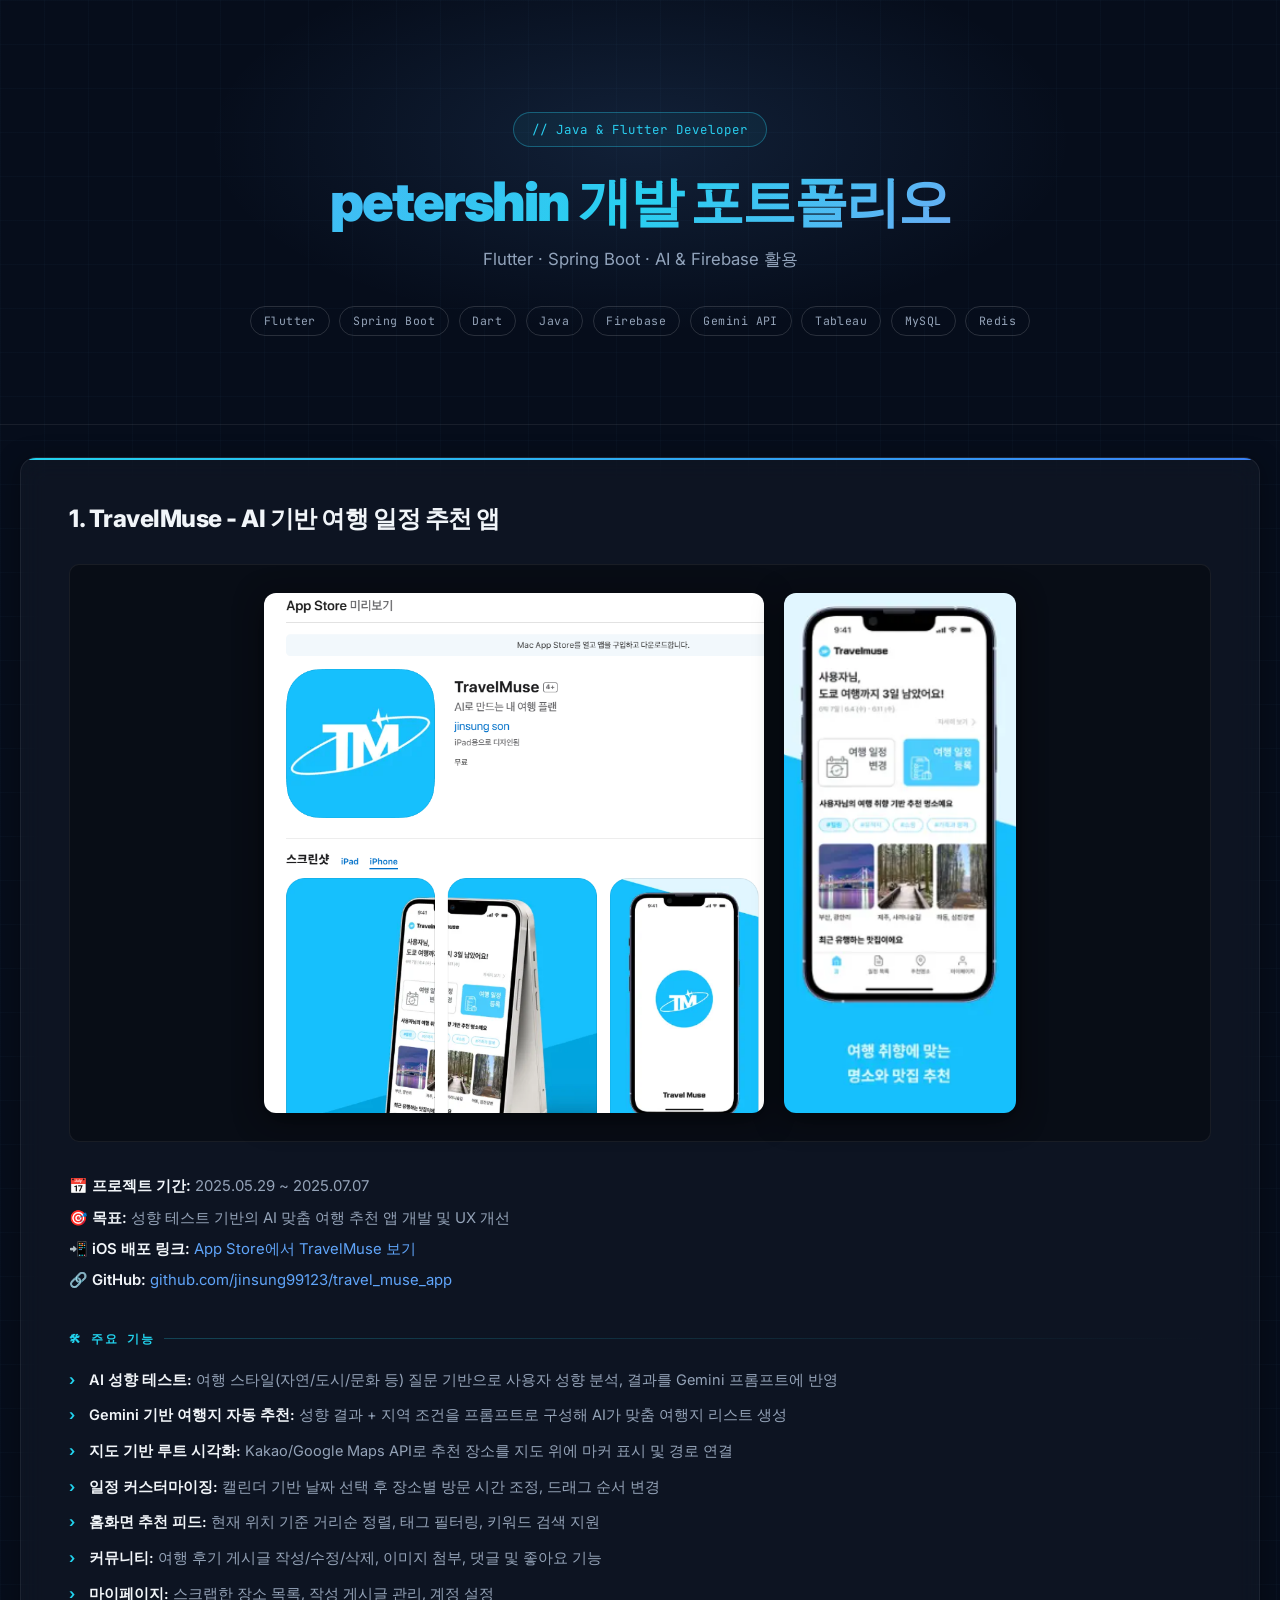
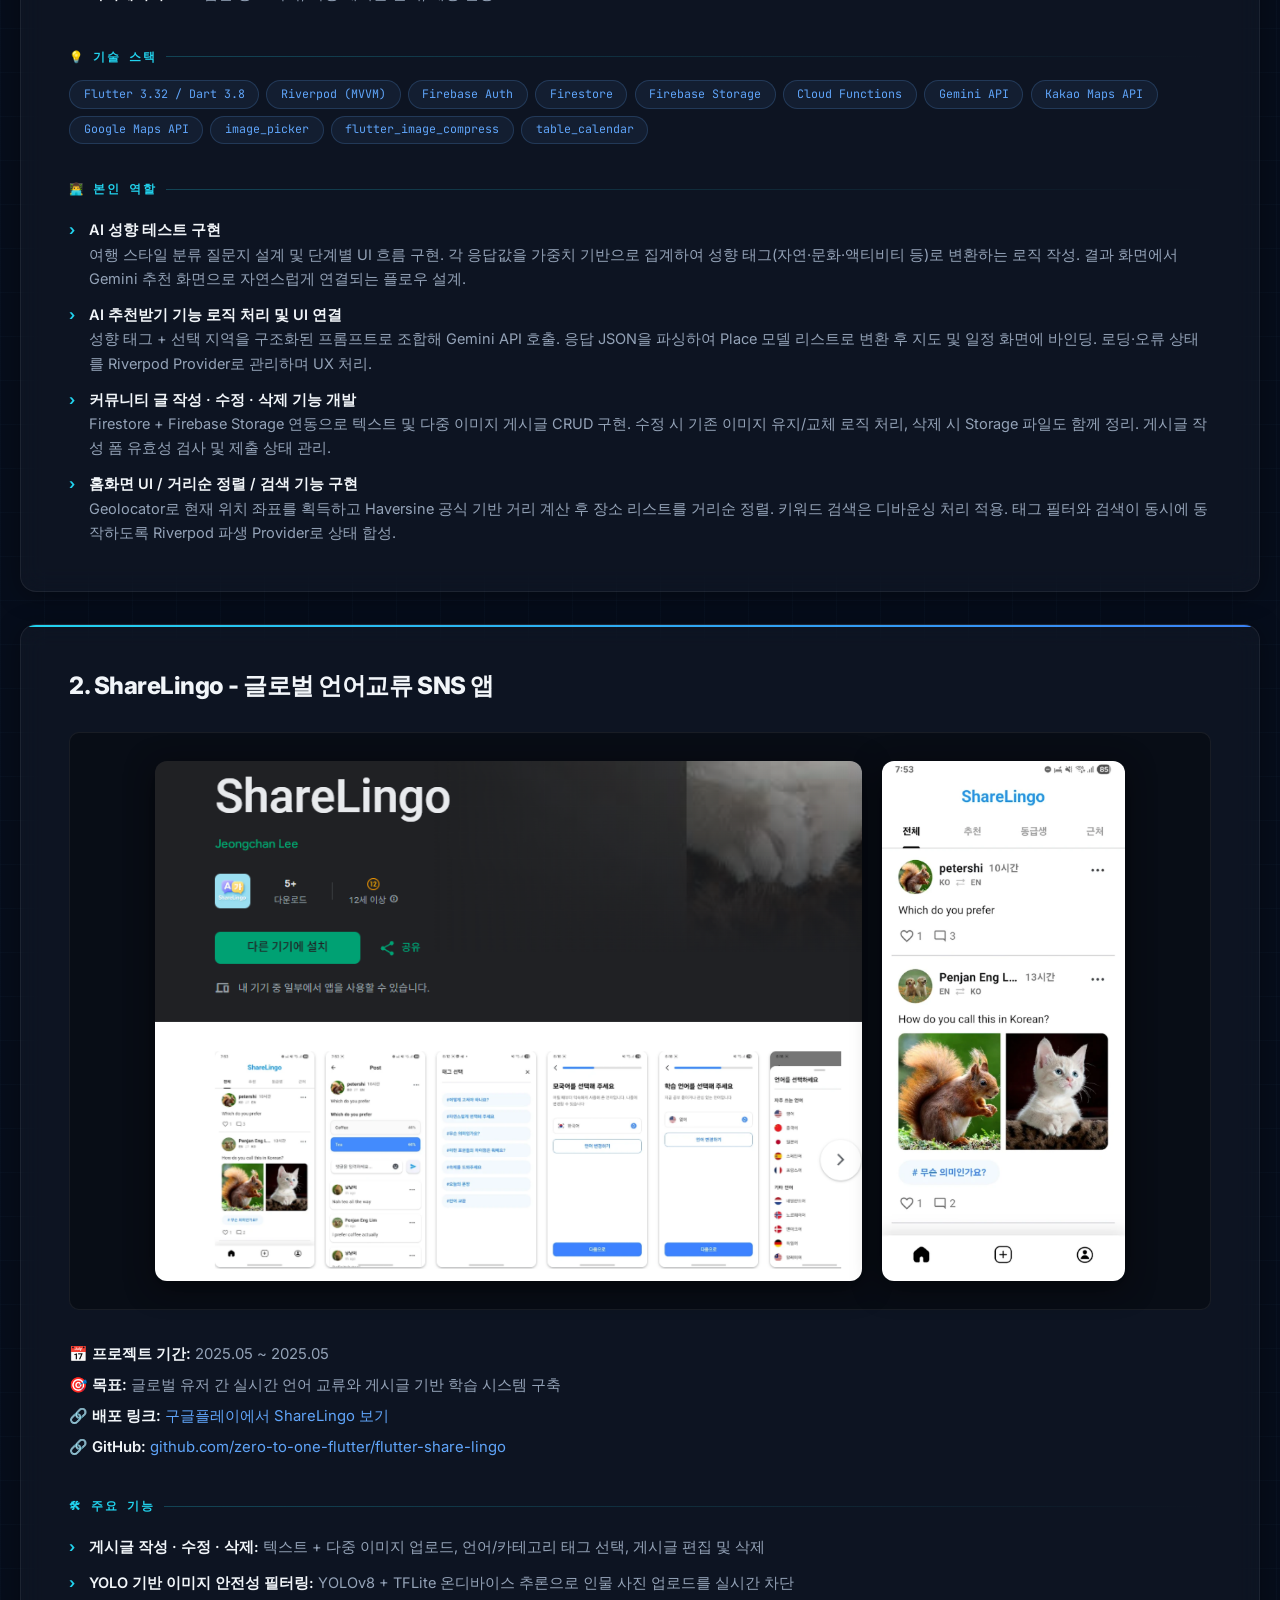
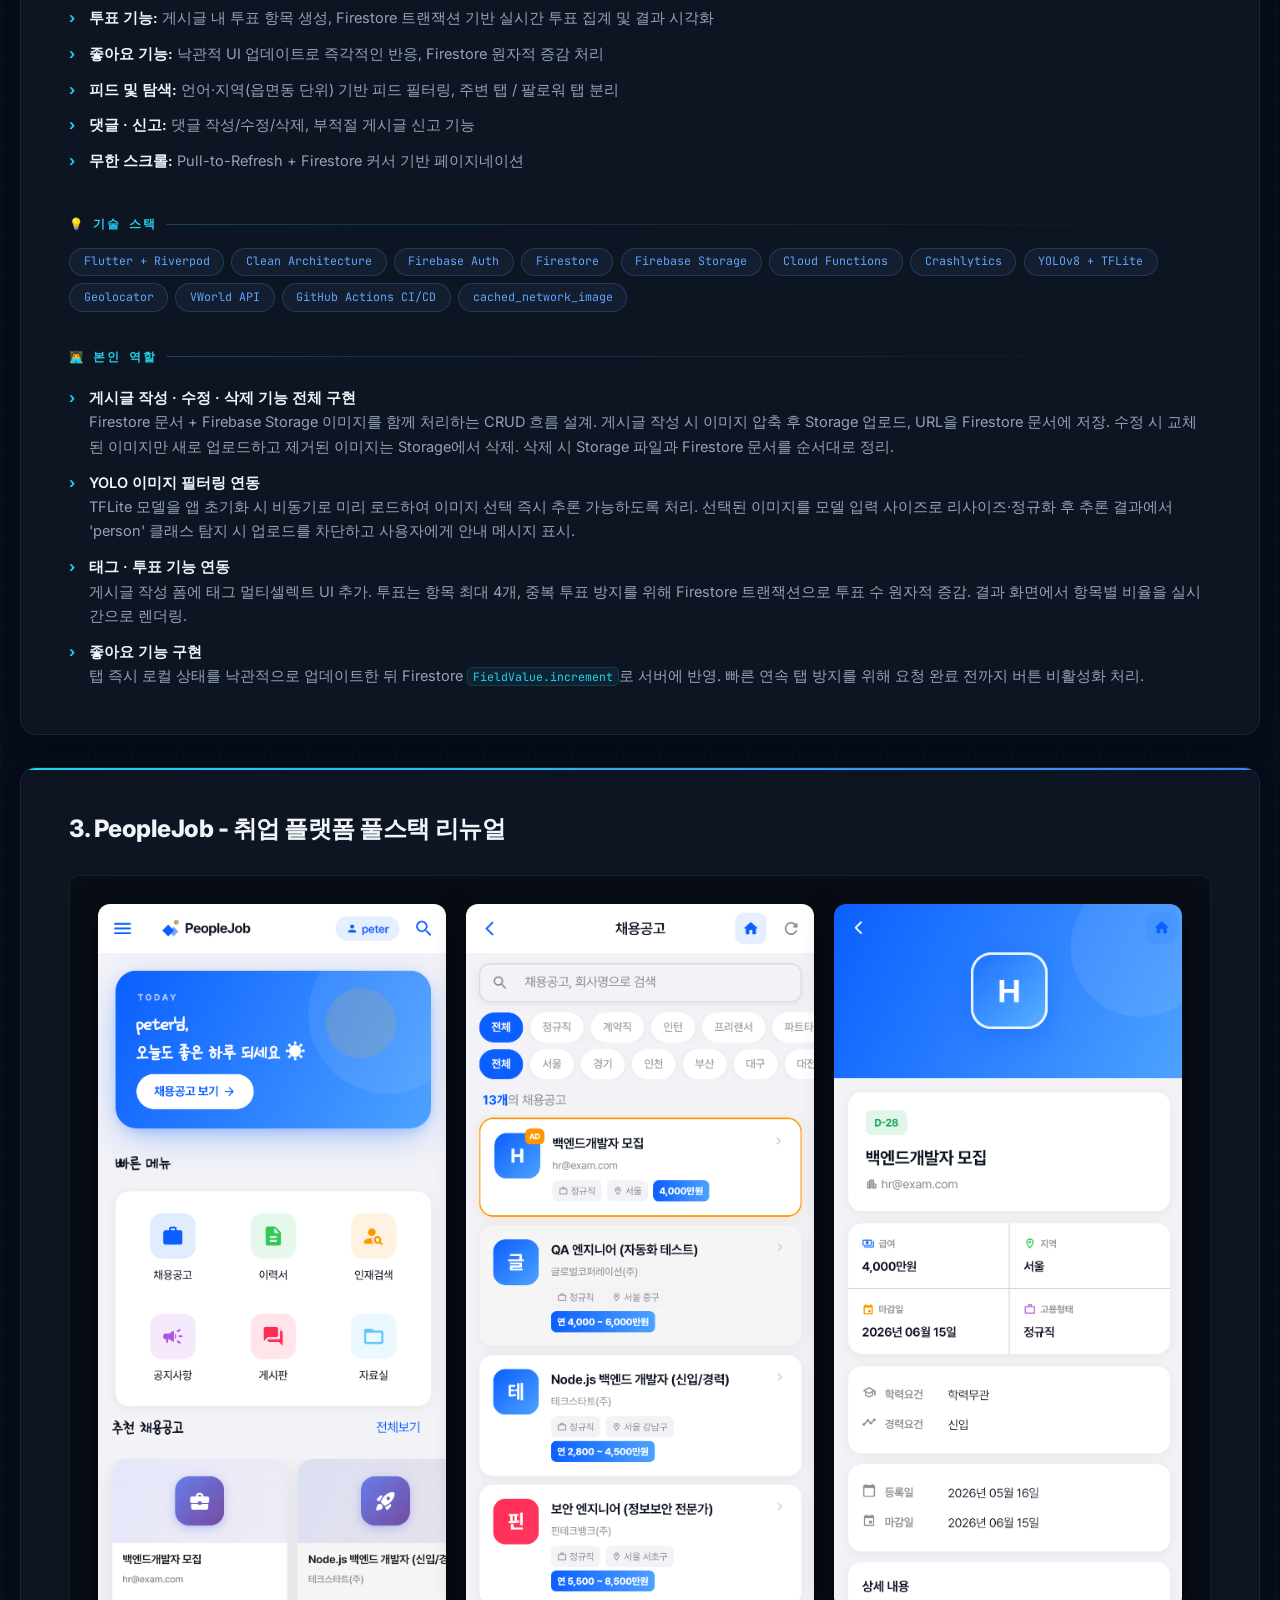
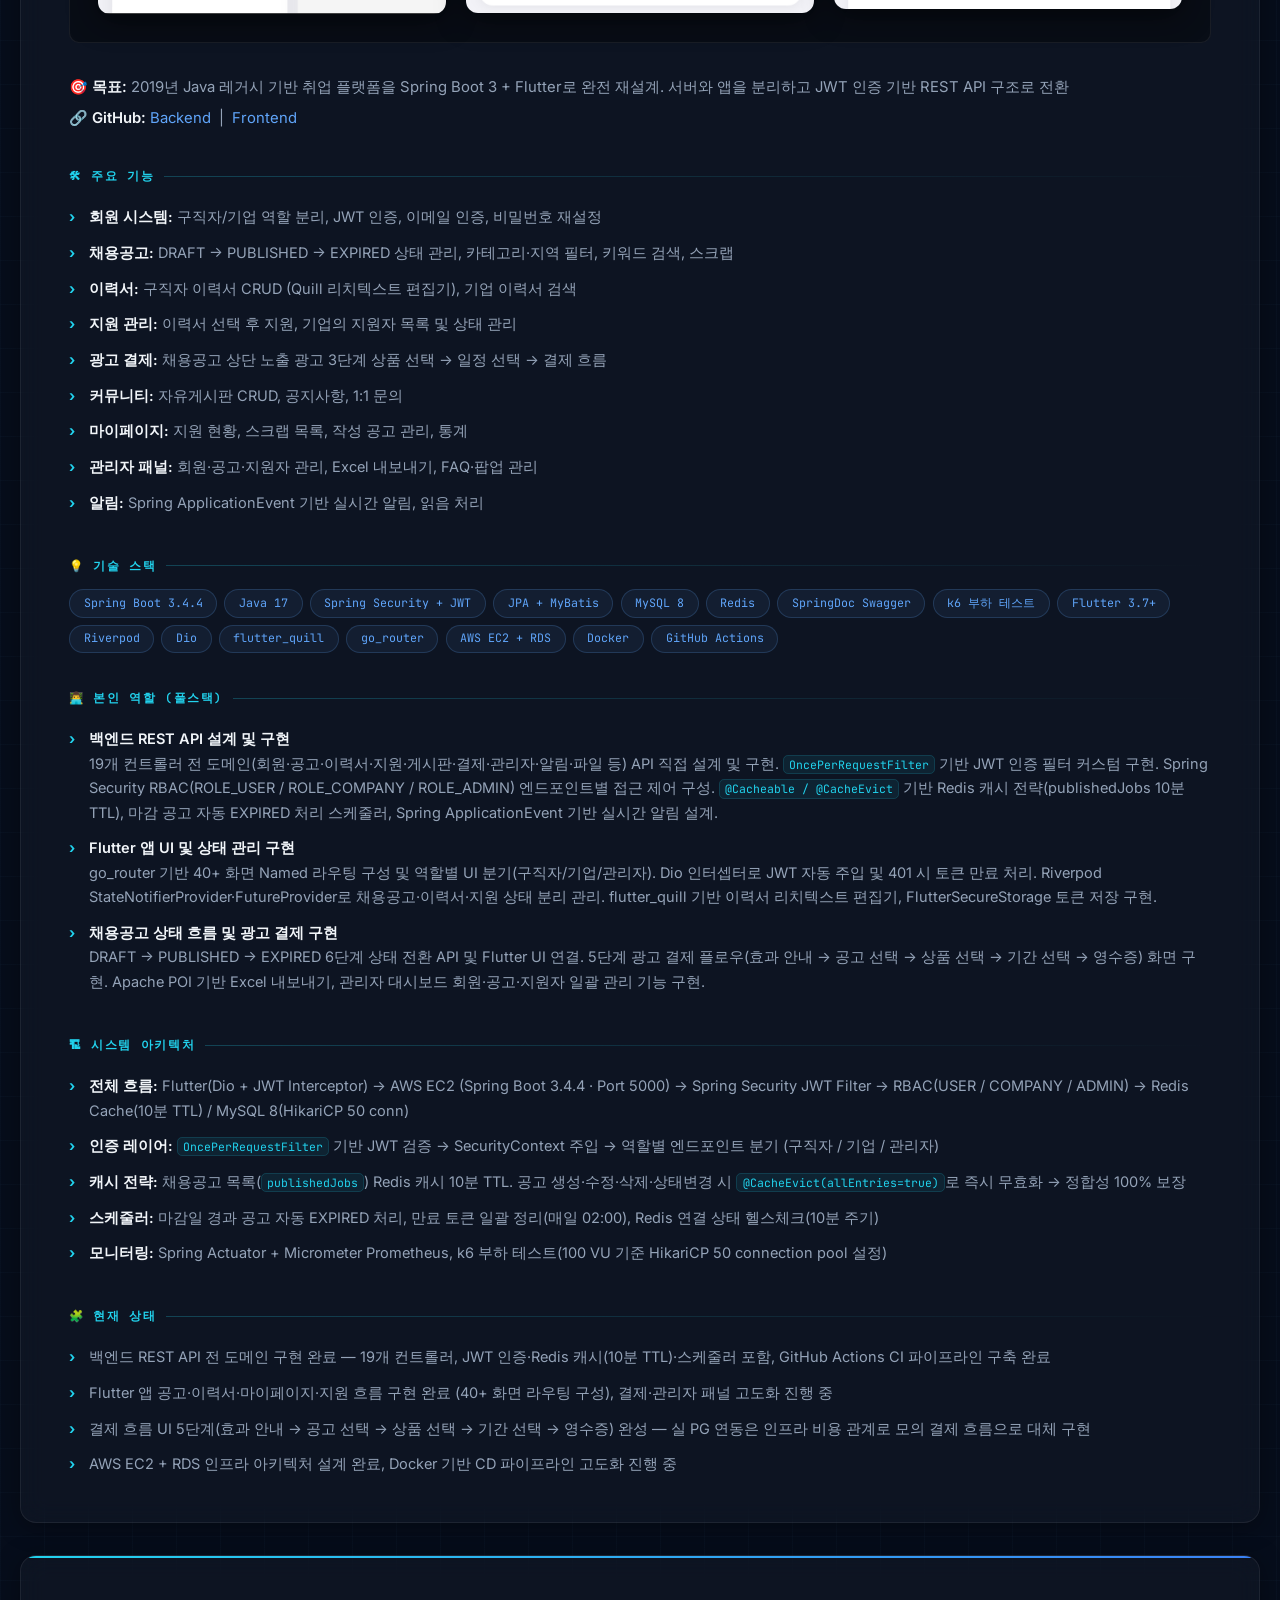
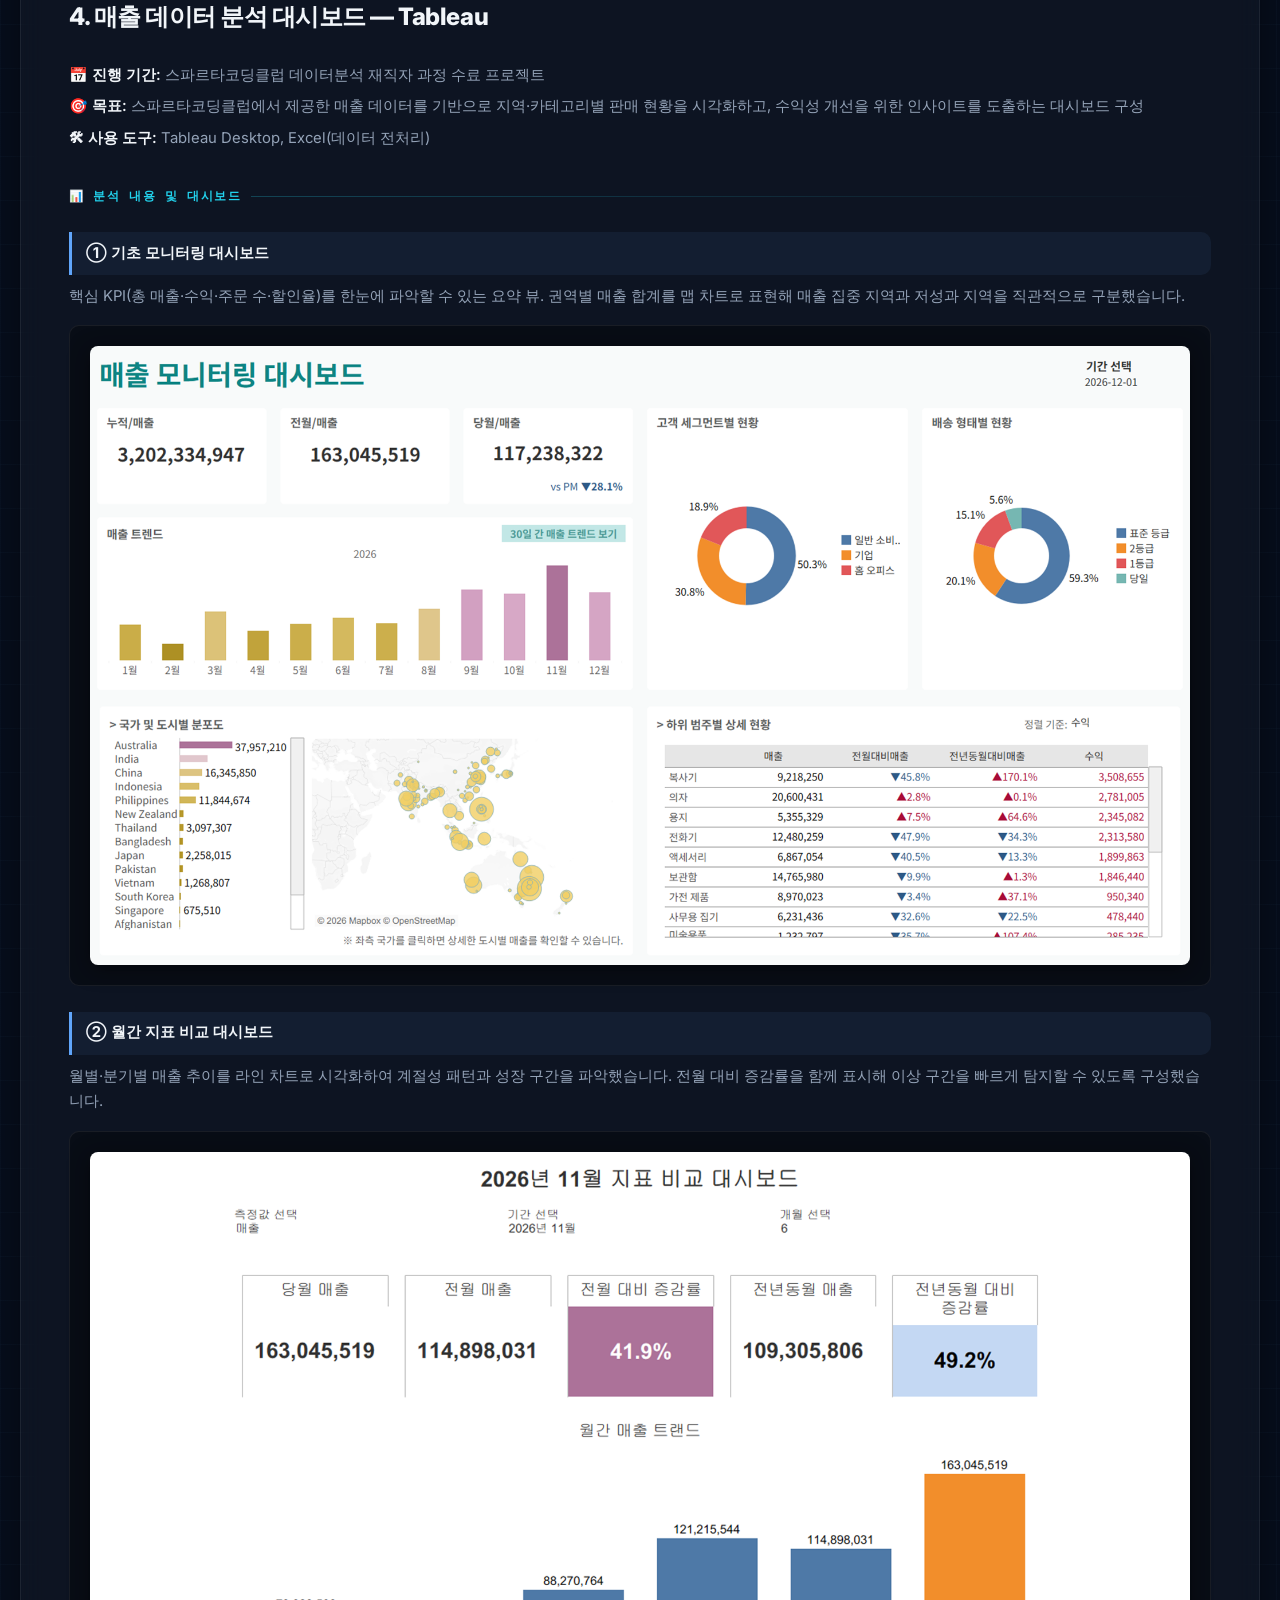
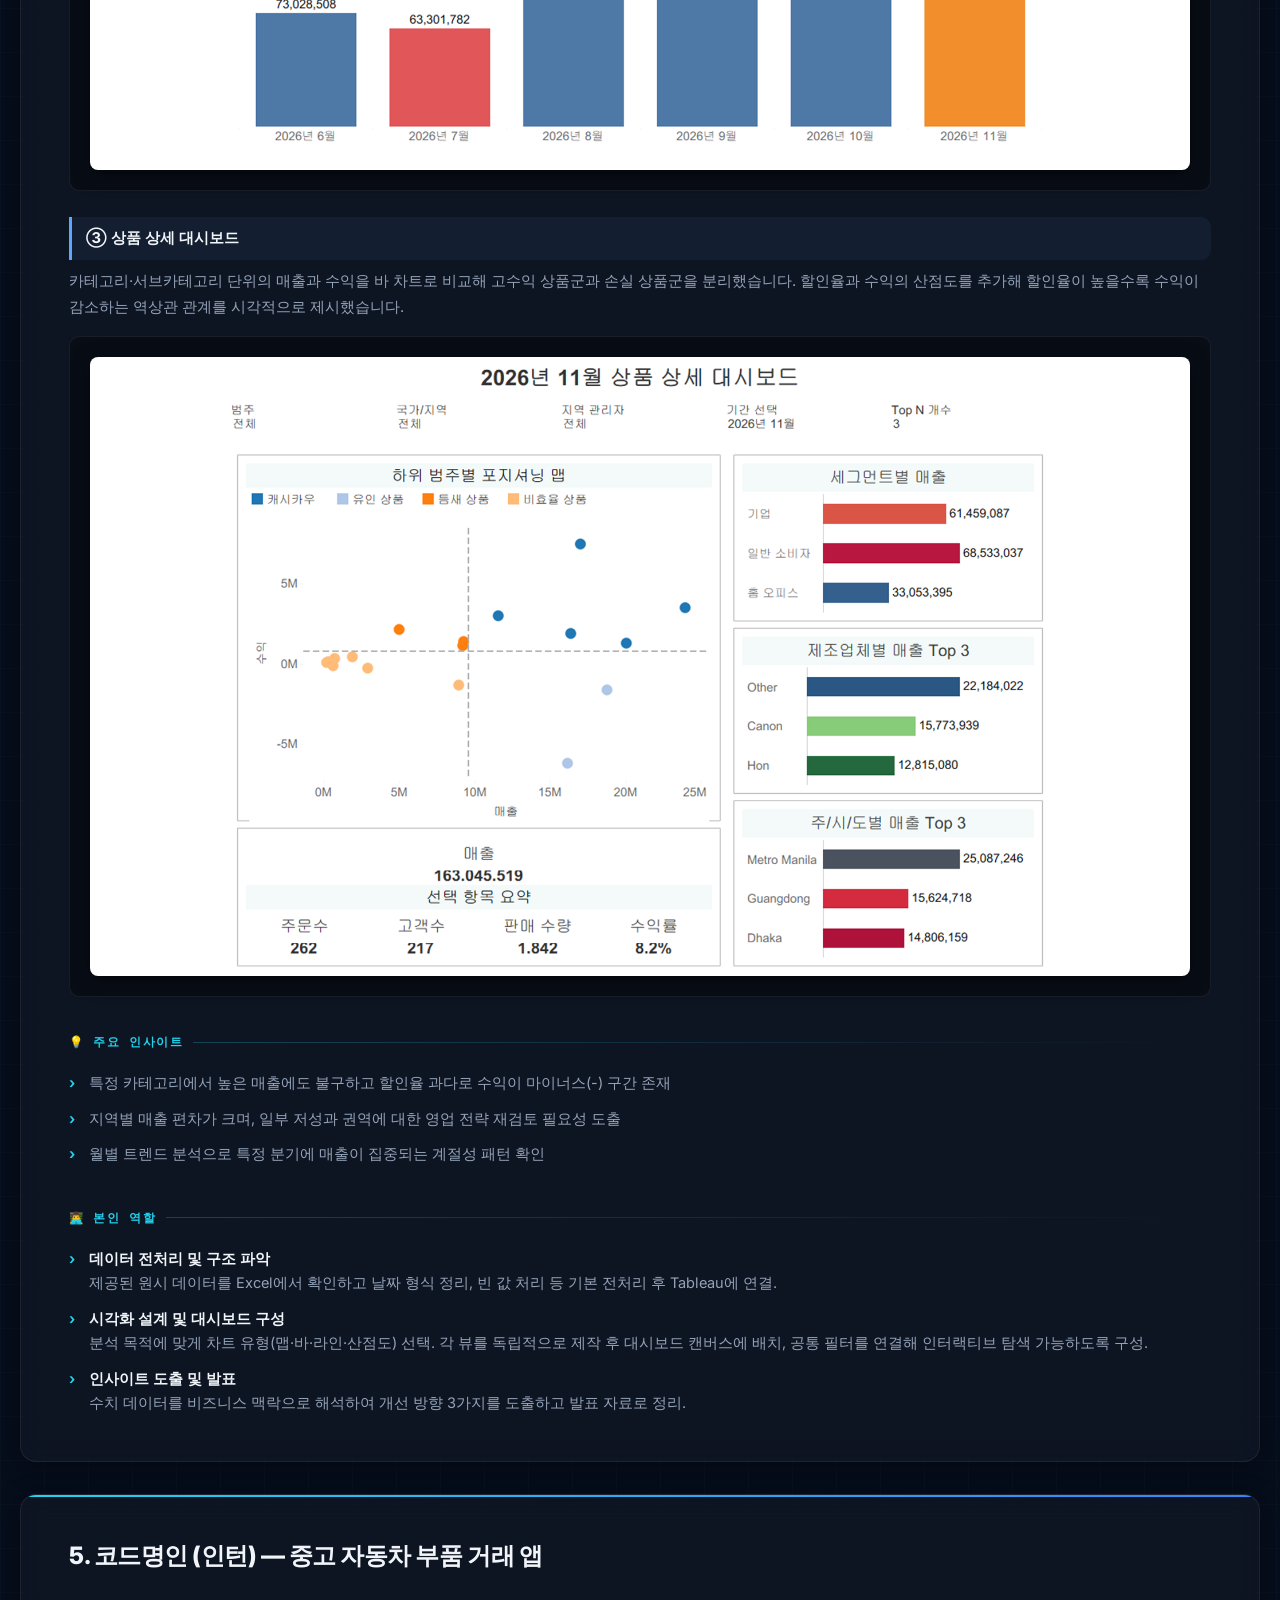
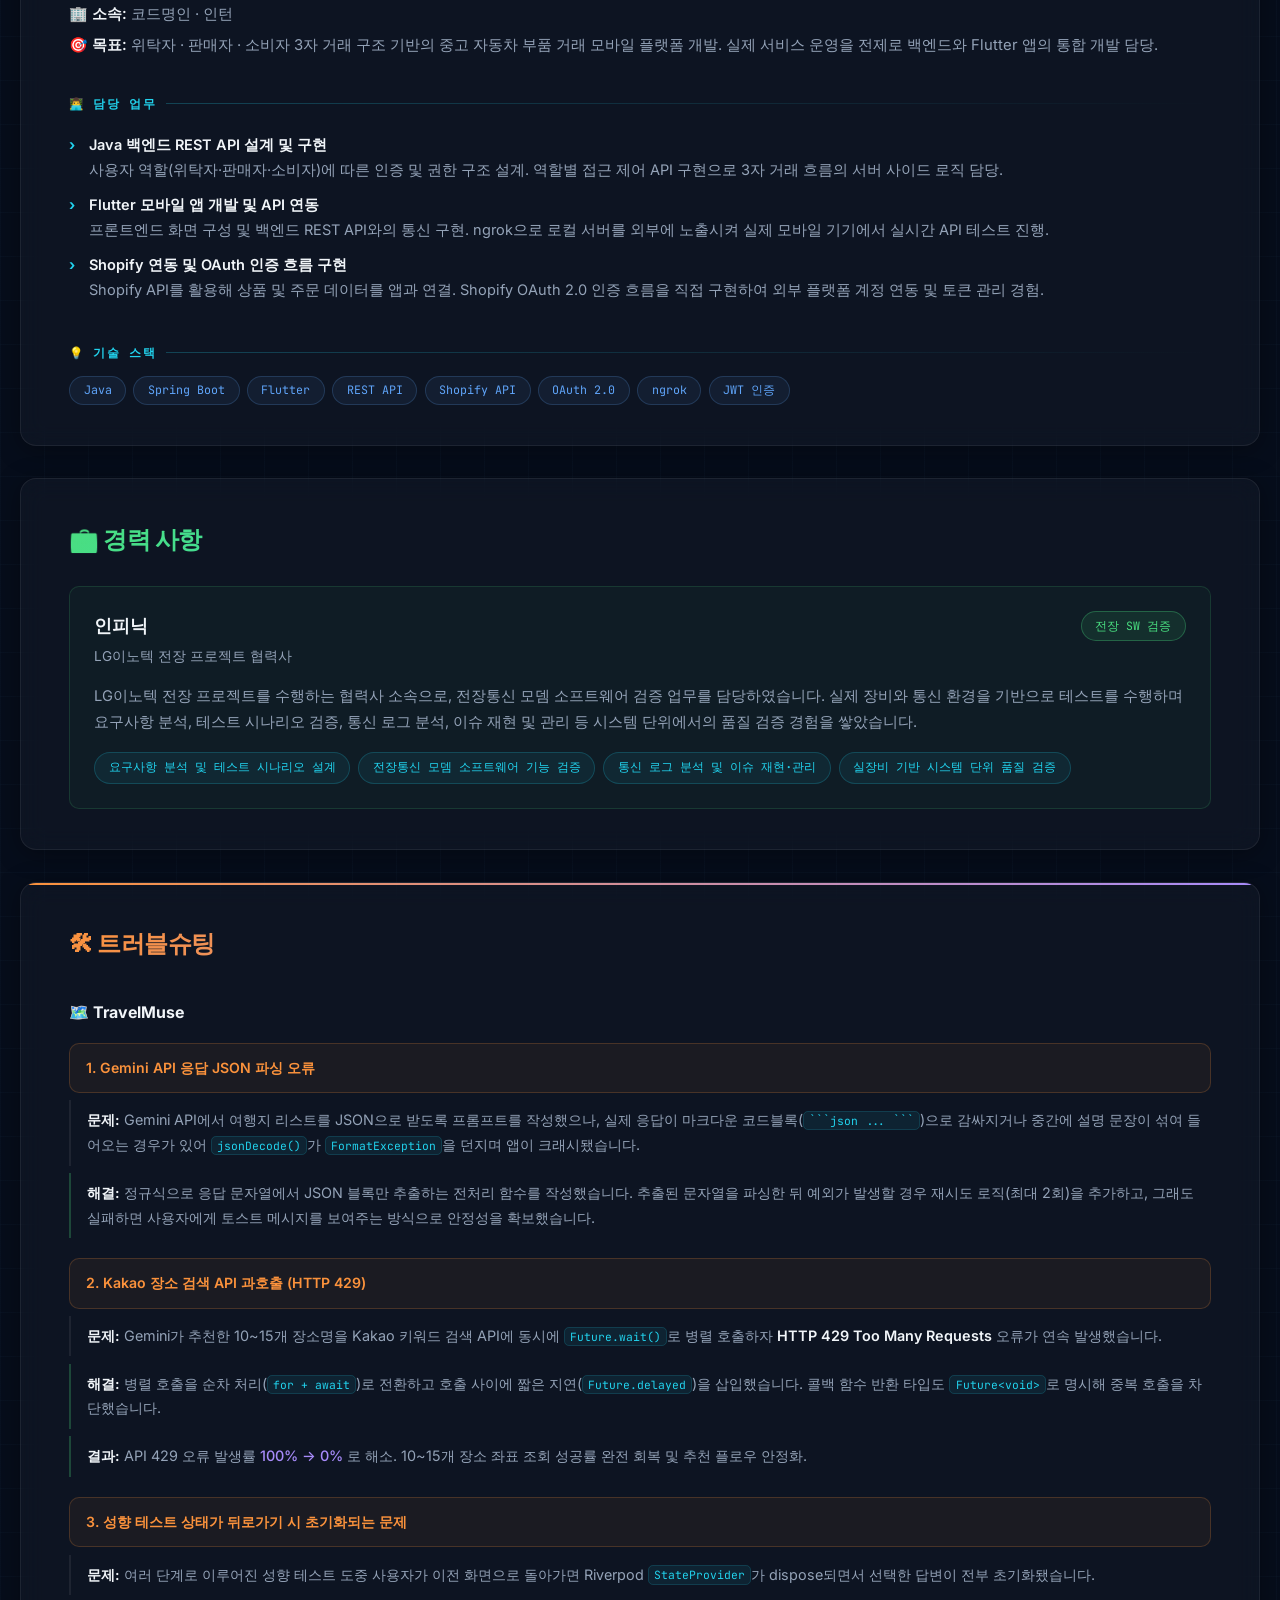
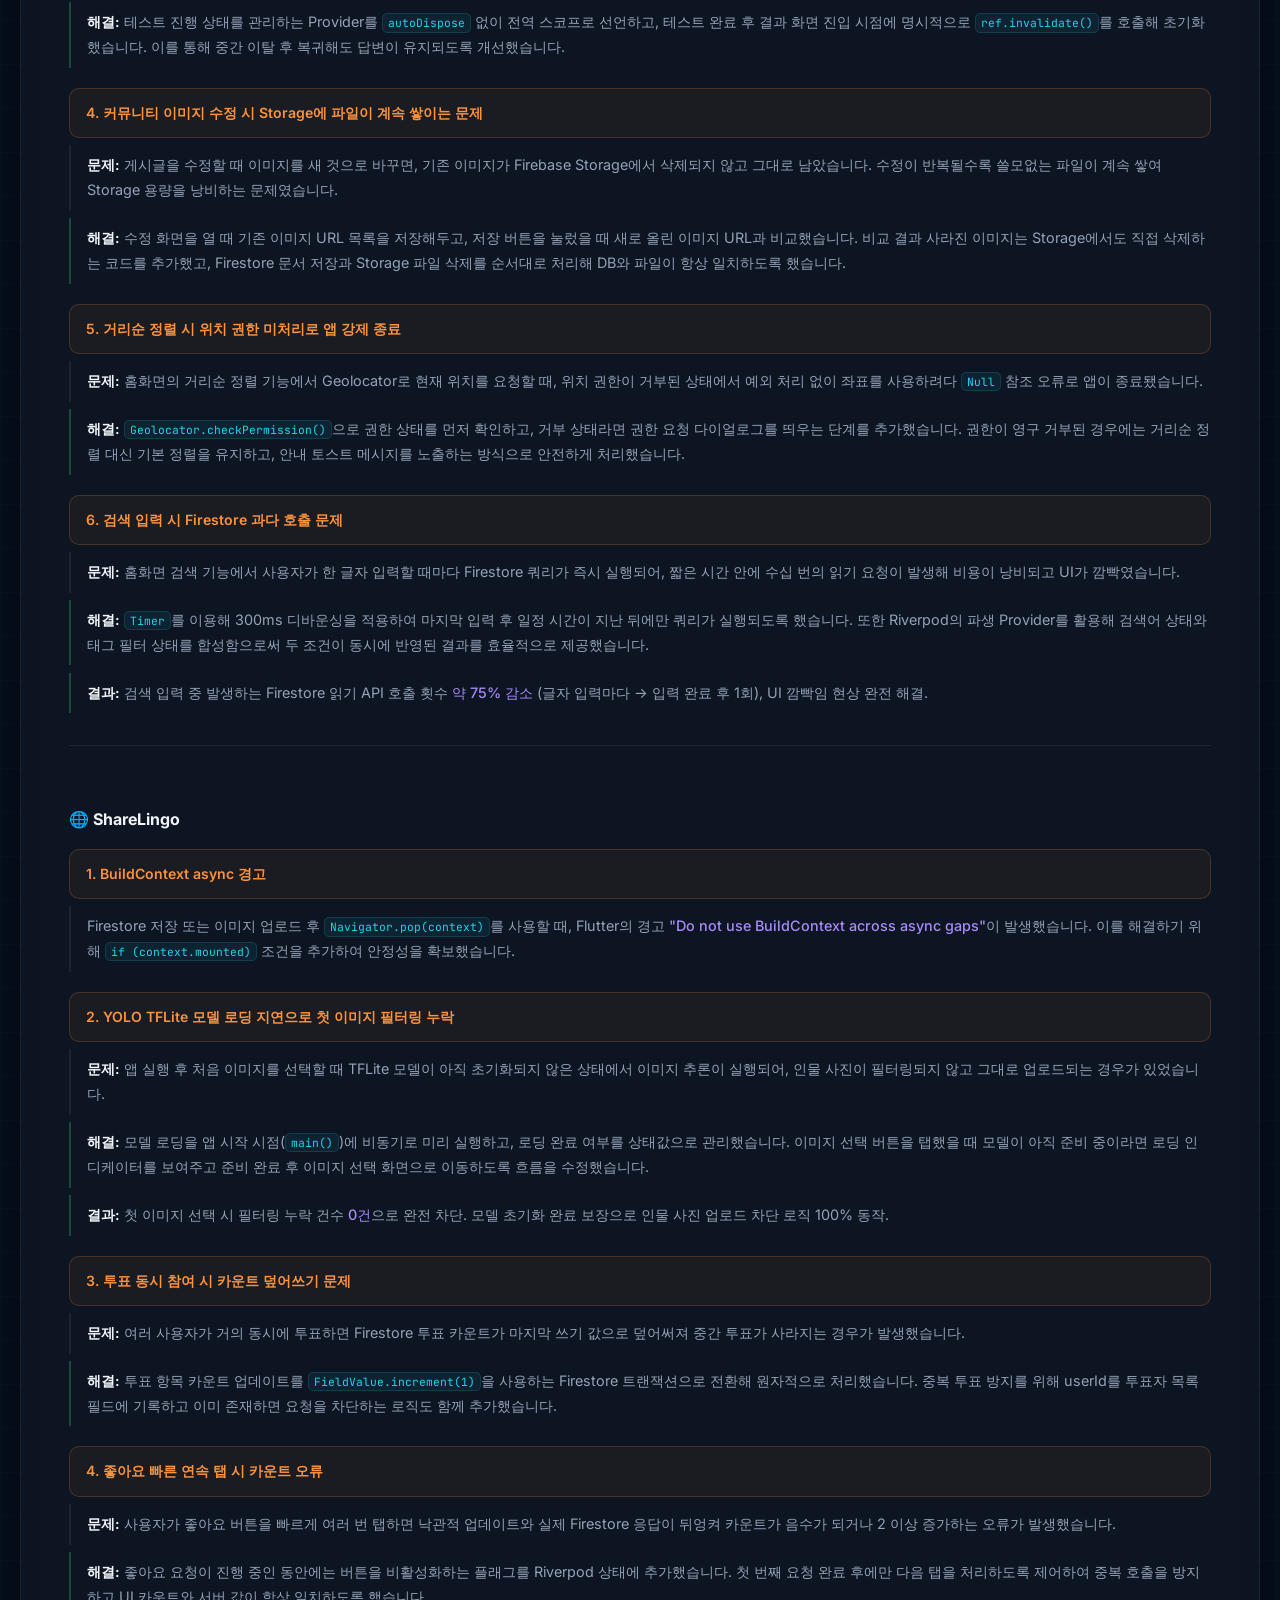
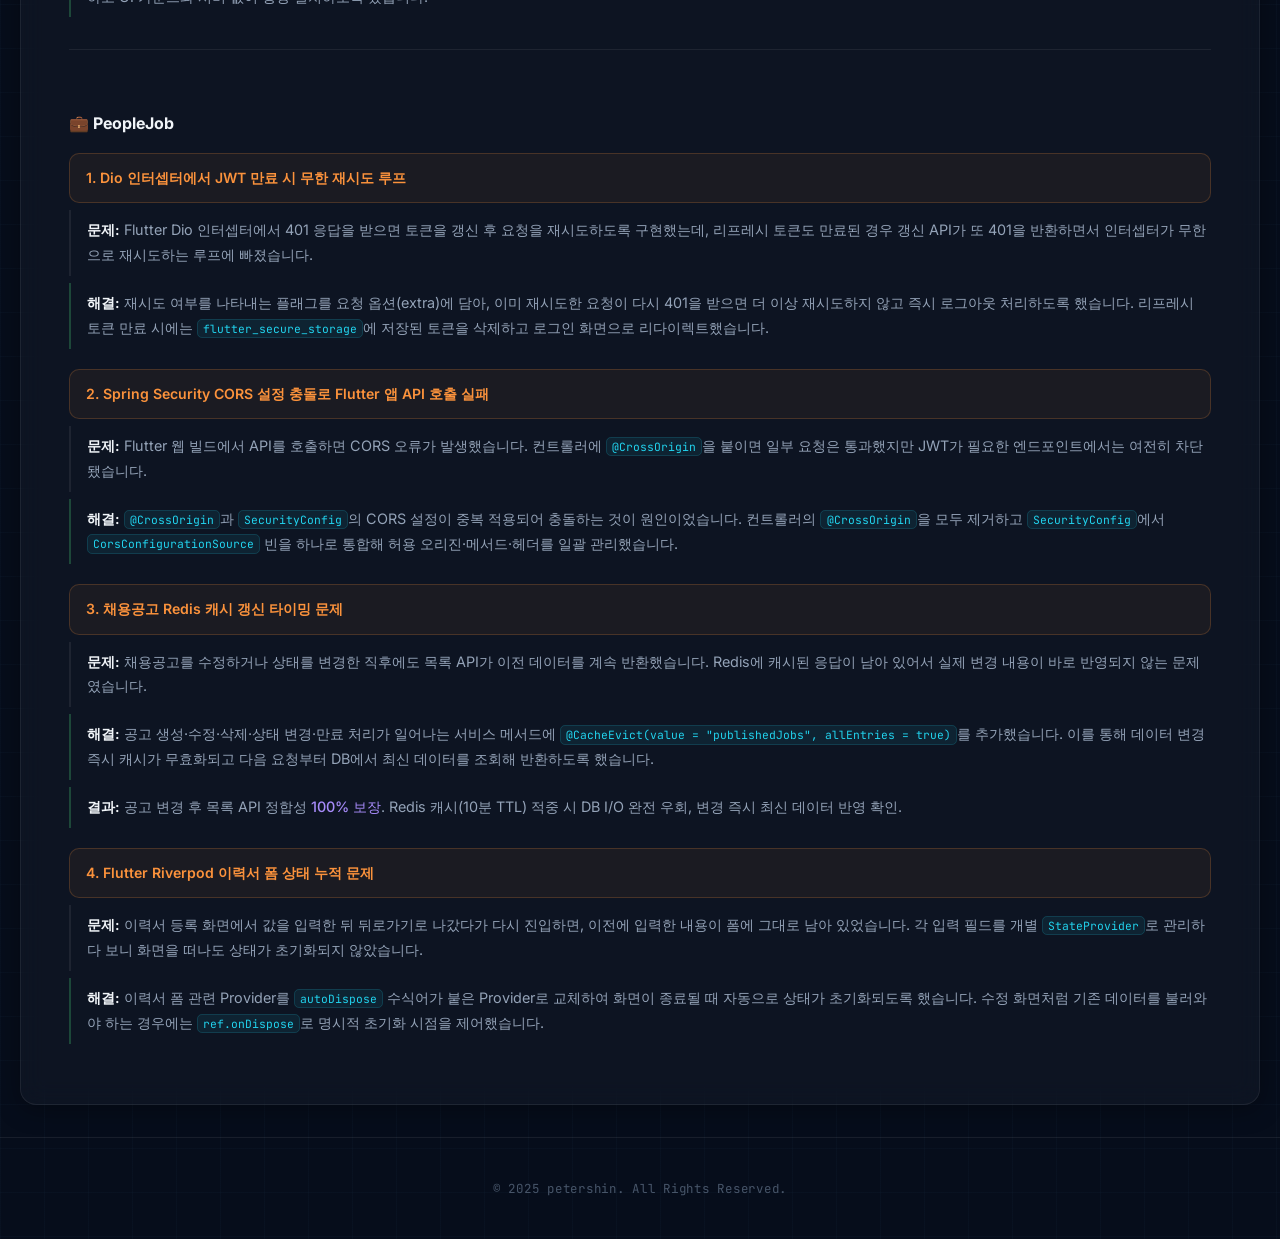
==== commit eb8888e4: "docs:포트폴리오 수정" ====
--- a/index.html
+++ b/index.html
@@ -32,10 +32,13 @@
     </div>
     <p><strong>📅 프로젝트 기간:</strong> 2025.05.29 ~ 2025.07.07</p>
     <p><strong>🎯 목표:</strong> 성향 테스트 기반의 AI 맞춤 여행 추천 앱 개발 및 UX 개선</p>
-  <p><strong>📲 iOS 배포 링크:</strong> 
+  <p><strong>📲 iOS 배포 링크:</strong>
   <a href="https://apps.apple.com/kr/app/travelmuse/id6747365666" target="_blank">
     App Store에서 TravelMuse 보기
   </a>
+</p>
+  <p><strong>🔗 GitHub:</strong>
+  <a href="https://github.com/jinsung99123/travel_muse_app" target="_blank">github.com/jinsung99123/travel_muse_app</a>
 </p>
 
     <h3>🛠 주요 기능</h3>
@@ -94,8 +97,11 @@
     </div>
     <p><strong>📅 프로젝트 기간:</strong> 2025.05 ~ 2025.05</p>
     <p><strong>🎯 목표:</strong> 글로벌 유저 간 실시간 언어 교류와 게시글 기반 학습 시스템 구축</p>
-     <p><strong>🔗 배포 링크:</strong> 
-    <a href="https://play.google.com/store/apps/details?id=com.zerotoone.sharelingo&pcampaignid=web_share" target="_blank">구글플레이에서 sharelingo 보기</a>
+  <p><strong>🔗 배포 링크:</strong>
+    <a href="https://play.google.com/store/apps/details?id=com.zerotoone.sharelingo&amp;pcampaignid=web_share" target="_blank">구글플레이에서 ShareLingo 보기</a>
+  </p>
+  <p><strong>🔗 GitHub:</strong>
+    <a href="https://github.com/zero-to-one-flutter/flutter-share-lingo" target="_blank">github.com/zero-to-one-flutter/flutter-share-lingo</a>
   </p>
 
     <h3>🛠 주요 기능</h3>
@@ -154,6 +160,10 @@
     <img src="img/jobdetail.png" alt="PeopleJob 채용공고 상세" />
   </div>
   <p><strong>🎯 목표:</strong> 2019년 Java 레거시 기반 취업 플랫폼을 Spring Boot 3 + Flutter로 완전 재설계. 서버와 앱을 분리하고 JWT 인증 기반 REST API 구조로 전환</p>
+  <p><strong>🔗 GitHub:</strong>
+    <a href="https://github.com/ghghtls/peoplejob-backend" target="_blank">Backend</a> &nbsp;|&nbsp;
+    <a href="https://github.com/ghghtls/peoplejob_frontend" target="_blank">Frontend</a>
+  </p>
 
   <h3>🛠 주요 기능</h3>
   <ul>
@@ -192,23 +202,44 @@
   <ul>
     <li>
       <strong>백엔드 REST API 설계 및 구현</strong><br>
-      19개 컨트롤러 전 도메인(회원·공고·이력서·지원·게시판·결제·관리자 등) API 직접 설계. JWT 인증 필터, Spring Security RBAC(ROLE_USER / ROLE_COMPANY / ROLE_ADMIN) 구성. Redis 캐시 전략(publishedJobs 10분 TTL), 스케줄러로 마감 공고 자동 만료 처리.
+      19개 컨트롤러 전 도메인(회원·공고·이력서·지원·게시판·결제·관리자·알림·파일 등) API 직접 설계 및 구현. <code>OncePerRequestFilter</code> 기반 JWT 인증 필터 커스텀 구현. Spring Security RBAC(ROLE_USER / ROLE_COMPANY / ROLE_ADMIN) 엔드포인트별 접근 제어 구성. <code>@Cacheable / @CacheEvict</code> 기반 Redis 캐시 전략(publishedJobs 10분 TTL), 마감 공고 자동 EXPIRED 처리 스케줄러, Spring ApplicationEvent 기반 실시간 알림 설계.
     </li>
     <li>
       <strong>Flutter 앱 UI 및 상태 관리 구현</strong><br>
-      146개 화면 라우팅 구성 및 역할별 UI 분기(구직자/기업/관리자). Dio 인터셉터로 JWT 자동 주입 및 토큰 만료 처리. Riverpod StateNotifier로 채용공고·이력서·지원 상태 관리. flutter_quill 기반 이력서 리치텍스트 편집기 구현.
+      go_router 기반 40+ 화면 Named 라우팅 구성 및 역할별 UI 분기(구직자/기업/관리자). Dio 인터셉터로 JWT 자동 주입 및 401 시 토큰 만료 처리. Riverpod StateNotifierProvider·FutureProvider로 채용공고·이력서·지원 상태 분리 관리. flutter_quill 기반 이력서 리치텍스트 편집기, FlutterSecureStorage 토큰 저장 구현.
     </li>
     <li>
       <strong>채용공고 상태 흐름 및 광고 결제 구현</strong><br>
-      DRAFT → PUBLISHED → EXPIRED 상태 전환 API 및 Flutter UI 연결. 5단계 광고 결제 플로우(효과 안내 → 공고 선택 → 상품 선택 → 기간 선택 → 영수증) 화면 구현.
+      DRAFT → PUBLISHED → EXPIRED 6단계 상태 전환 API 및 Flutter UI 연결. 5단계 광고 결제 플로우(효과 안내 → 공고 선택 → 상품 선택 → 기간 선택 → 영수증) 화면 구현. Apache POI 기반 Excel 내보내기, 관리자 대시보드 회원·공고·지원자 일괄 관리 기능 구현.
+    </li>
+  </ul>
+
+  <h3>🏗 시스템 아키텍처</h3>
+  <ul>
+    <li>
+      <strong>전체 흐름:</strong>
+      Flutter(Dio + JWT Interceptor) → AWS EC2 (Spring Boot 3.4.4 · Port 5000) → Spring Security JWT Filter → RBAC(USER / COMPANY / ADMIN) → Redis Cache(10분 TTL) / MySQL 8(HikariCP 50 conn)
+    </li>
+    <li>
+      <strong>인증 레이어:</strong> <code>OncePerRequestFilter</code> 기반 JWT 검증 → SecurityContext 주입 → 역할별 엔드포인트 분기 (구직자 / 기업 / 관리자)
+    </li>
+    <li>
+      <strong>캐시 전략:</strong> 채용공고 목록(<code>publishedJobs</code>) Redis 캐시 10분 TTL. 공고 생성·수정·삭제·상태변경 시 <code>@CacheEvict(allEntries=true)</code>로 즉시 무효화 → 정합성 100% 보장
+    </li>
+    <li>
+      <strong>스케줄러:</strong> 마감일 경과 공고 자동 EXPIRED 처리, 만료 토큰 일괄 정리(매일 02:00), Redis 연결 상태 헬스체크(10분 주기)
+    </li>
+    <li>
+      <strong>모니터링:</strong> Spring Actuator + Micrometer Prometheus, k6 부하 테스트(100 VU 기준 HikariCP 50 connection pool 설정)
     </li>
   </ul>
 
   <h3>🧩 현재 상태</h3>
   <ul>
-    <li>백엔드 API 전 도메인 구현 완료 (JWT 인증, Redis 캐시, 스케줄러 포함)</li>
-    <li>Flutter 주요 화면 구현 진행 완료 (공고·이력서·마이페이지 완료, 결제·관리자 패널 진행 중)</li>
-    <li>AWS 배포 및 CD 파이프라인 구성 예정,실제 결제시스템은 미구현</li>
+    <li>백엔드 REST API 전 도메인 구현 완료 — 19개 컨트롤러, JWT 인증·Redis 캐시(10분 TTL)·스케줄러 포함, GitHub Actions CI 파이프라인 구축 완료</li>
+    <li>Flutter 앱 공고·이력서·마이페이지·지원 흐름 구현 완료 (40+ 화면 라우팅 구성), 결제·관리자 패널 고도화 진행 중</li>
+    <li>결제 흐름 UI 5단계(효과 안내 → 공고 선택 → 상품 선택 → 기간 선택 → 영수증) 완성 — 실 PG 연동은 인프라 비용 관계로 모의 결제 흐름으로 대체 구현</li>
+    <li>AWS EC2 + RDS 인프라 아키텍처 설계 완료, Docker 기반 CD 파이프라인 고도화 진행 중</li>
   </ul>
 </section>
 
@@ -345,7 +376,10 @@
           <strong>문제:</strong> Gemini가 추천한 10~15개 장소명을 Kakao 키워드 검색 API에 동시에 <code>Future.wait()</code>로 병렬 호출하자 <strong>HTTP 429 Too Many Requests</strong> 오류가 연속 발생했습니다.
         </p>
         <p>
-          <strong>해결:</strong> 병렬 호출을 순차 처리(<code>for + await</code>)로 전환하고 호출 사이에 짧은 지연(<code>Future.delayed</code>)을 삽입했습니다. 콜백 함수 반환 타입도 <code>Future&lt;void&gt;</code>로 명시해 중복 호출을 차단했습니다. 이후 API 쿼터 내에서 안정적으로 동작함을 확인했습니다.
+          <strong>해결:</strong> 병렬 호출을 순차 처리(<code>for + await</code>)로 전환하고 호출 사이에 짧은 지연(<code>Future.delayed</code>)을 삽입했습니다. 콜백 함수 반환 타입도 <code>Future&lt;void&gt;</code>로 명시해 중복 호출을 차단했습니다.
+        </p>
+        <p>
+          <strong>결과:</strong> API 429 오류 발생률 <em>100% → 0%</em> 로 해소. 10~15개 장소 좌표 조회 성공률 완전 회복 및 추천 플로우 안정화.
         </p>
       </div>
 
@@ -386,6 +420,9 @@
         </p>
         <p>
           <strong>해결:</strong> <code>Timer</code>를 이용해 300ms 디바운싱을 적용하여 마지막 입력 후 일정 시간이 지난 뒤에만 쿼리가 실행되도록 했습니다. 또한 Riverpod의 파생 Provider를 활용해 검색어 상태와 태그 필터 상태를 합성함으로써 두 조건이 동시에 반영된 결과를 효율적으로 제공했습니다.
+        </p>
+        <p>
+          <strong>결과:</strong> 검색 입력 중 발생하는 Firestore 읽기 API 호출 횟수 <em>약 75% 감소</em> (글자 입력마다 → 입력 완료 후 1회), UI 깜빡임 현상 완전 해결.
         </p>
       </div>
     </div>
@@ -410,6 +447,9 @@
         <p>
           <strong>해결:</strong> 모델 로딩을 앱 시작 시점(<code>main()</code>)에 비동기로 미리 실행하고, 로딩 완료 여부를 상태값으로 관리했습니다. 이미지 선택 버튼을 탭했을 때 모델이 아직 준비 중이라면 로딩 인디케이터를 보여주고 준비 완료 후 이미지 선택 화면으로 이동하도록 흐름을 수정했습니다.
         </p>
+        <p>
+          <strong>결과:</strong> 첫 이미지 선택 시 필터링 누락 건수 <em>0건</em>으로 완전 차단. 모델 초기화 완료 보장으로 인물 사진 업로드 차단 로직 100% 동작.
+        </p>
       </div>
 
       <div class="ts-item">
@@ -463,6 +503,9 @@
         </p>
         <p>
           <strong>해결:</strong> 공고 생성·수정·삭제·상태 변경·만료 처리가 일어나는 서비스 메서드에 <code>@CacheEvict(value = "publishedJobs", allEntries = true)</code>를 추가했습니다. 이를 통해 데이터 변경 즉시 캐시가 무효화되고 다음 요청부터 DB에서 최신 데이터를 조회해 반환하도록 했습니다.
+        </p>
+        <p>
+          <strong>결과:</strong> 공고 변경 후 목록 API 정합성 <em>100% 보장</em>. Redis 캐시(10분 TTL) 적중 시 DB I/O 완전 우회, 변경 즉시 최신 데이터 반영 확인.
         </p>
       </div>
 
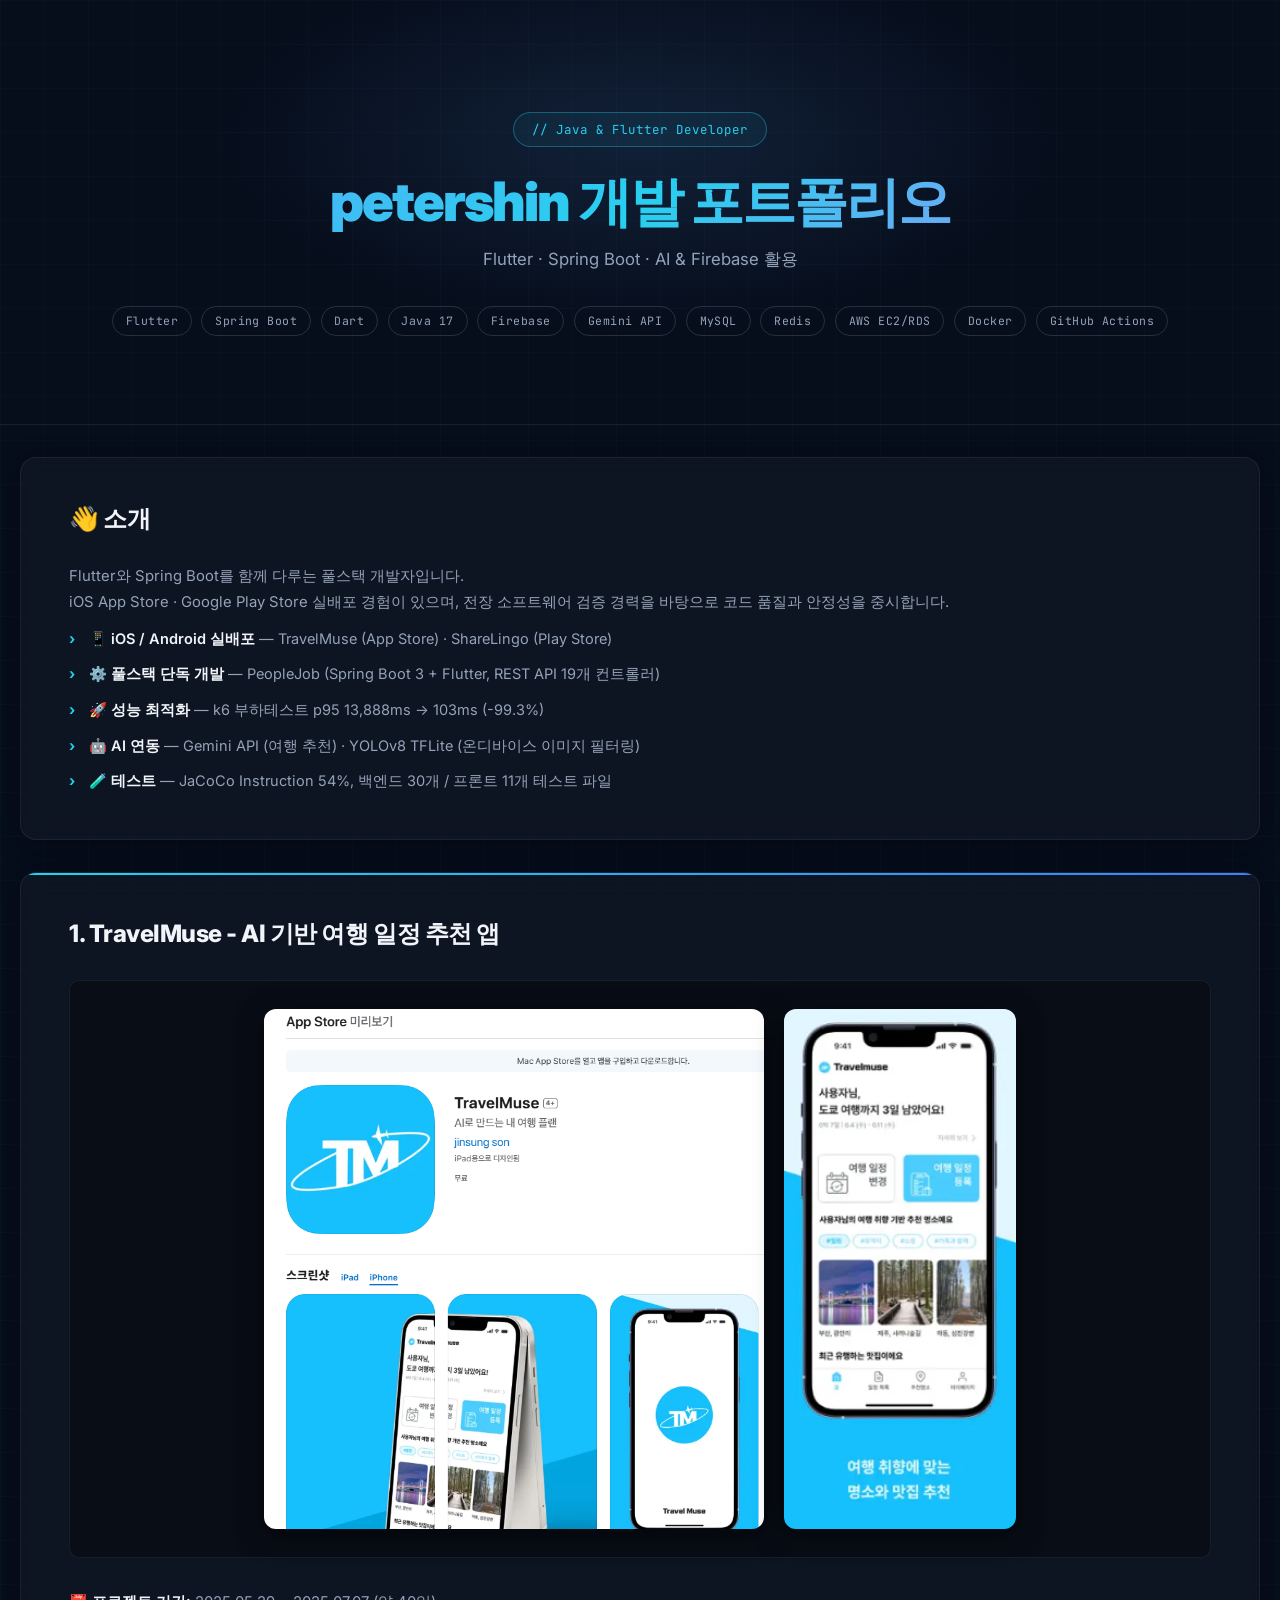
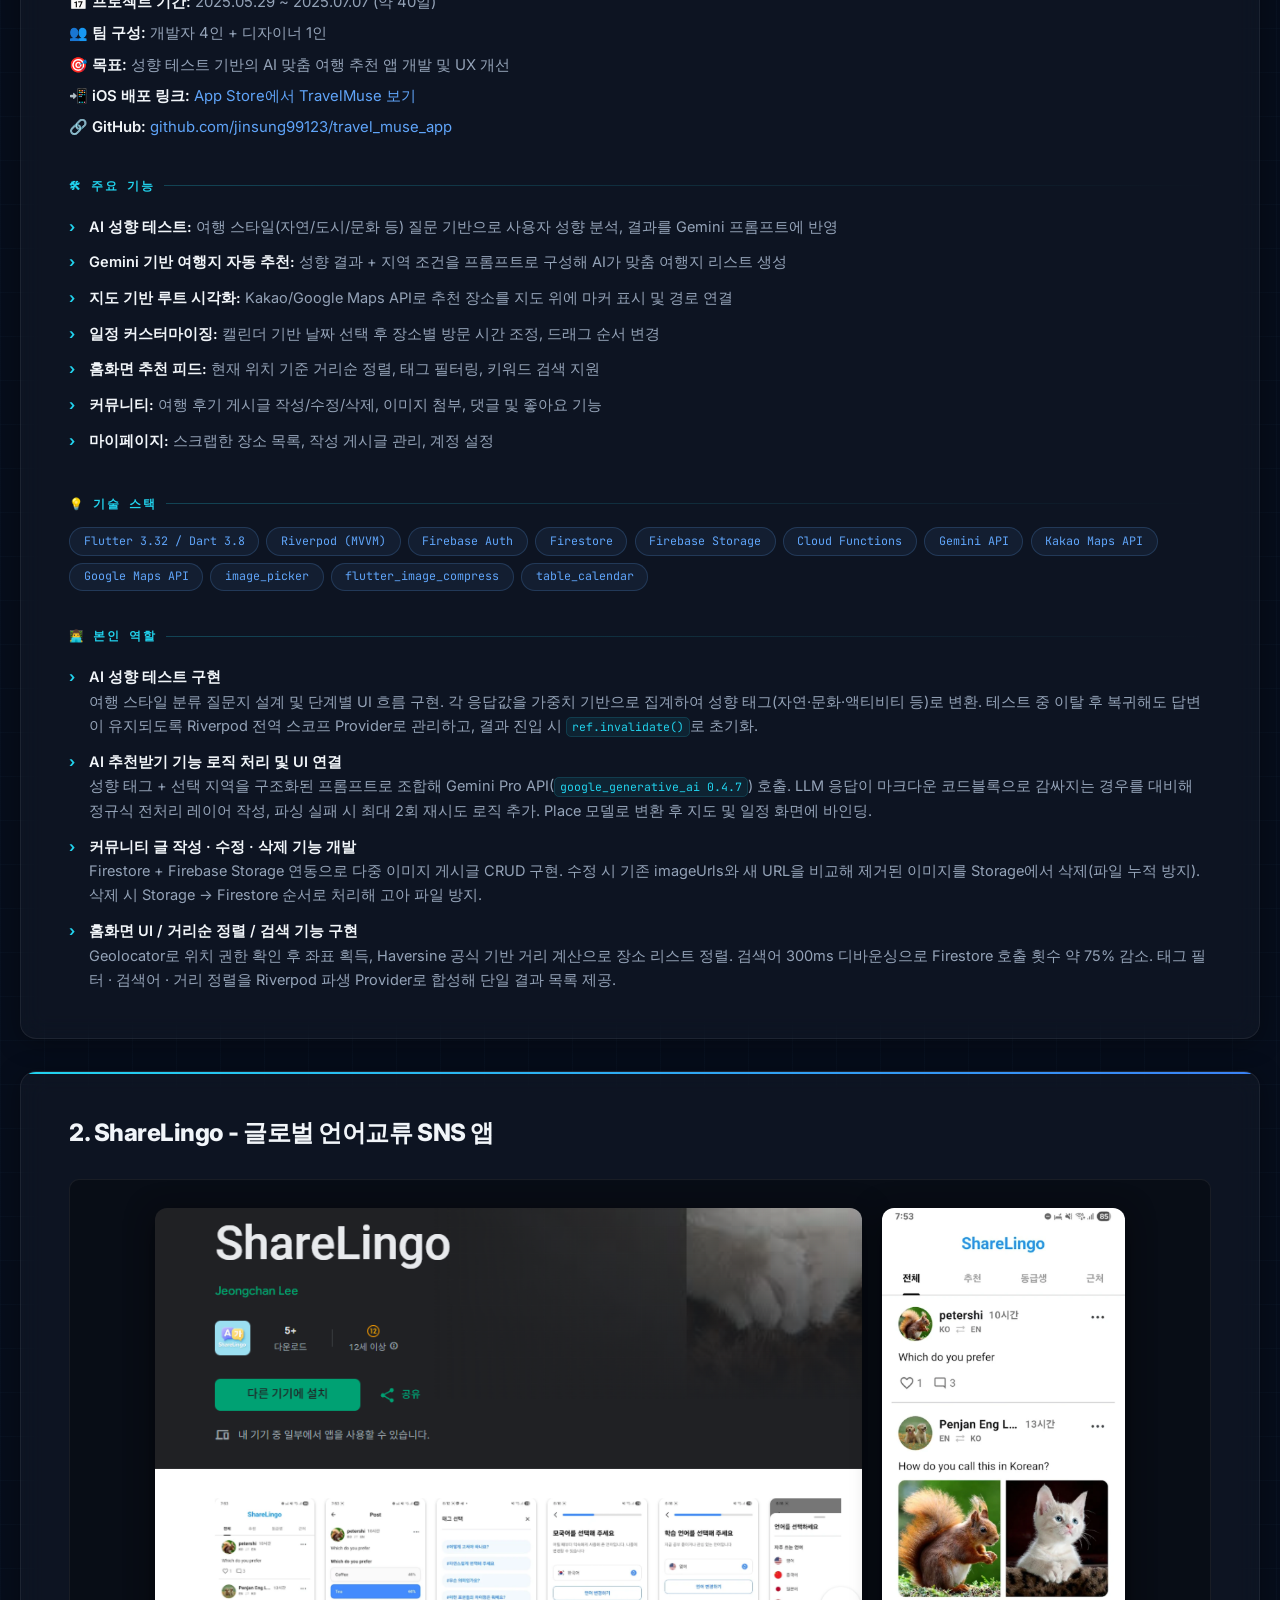
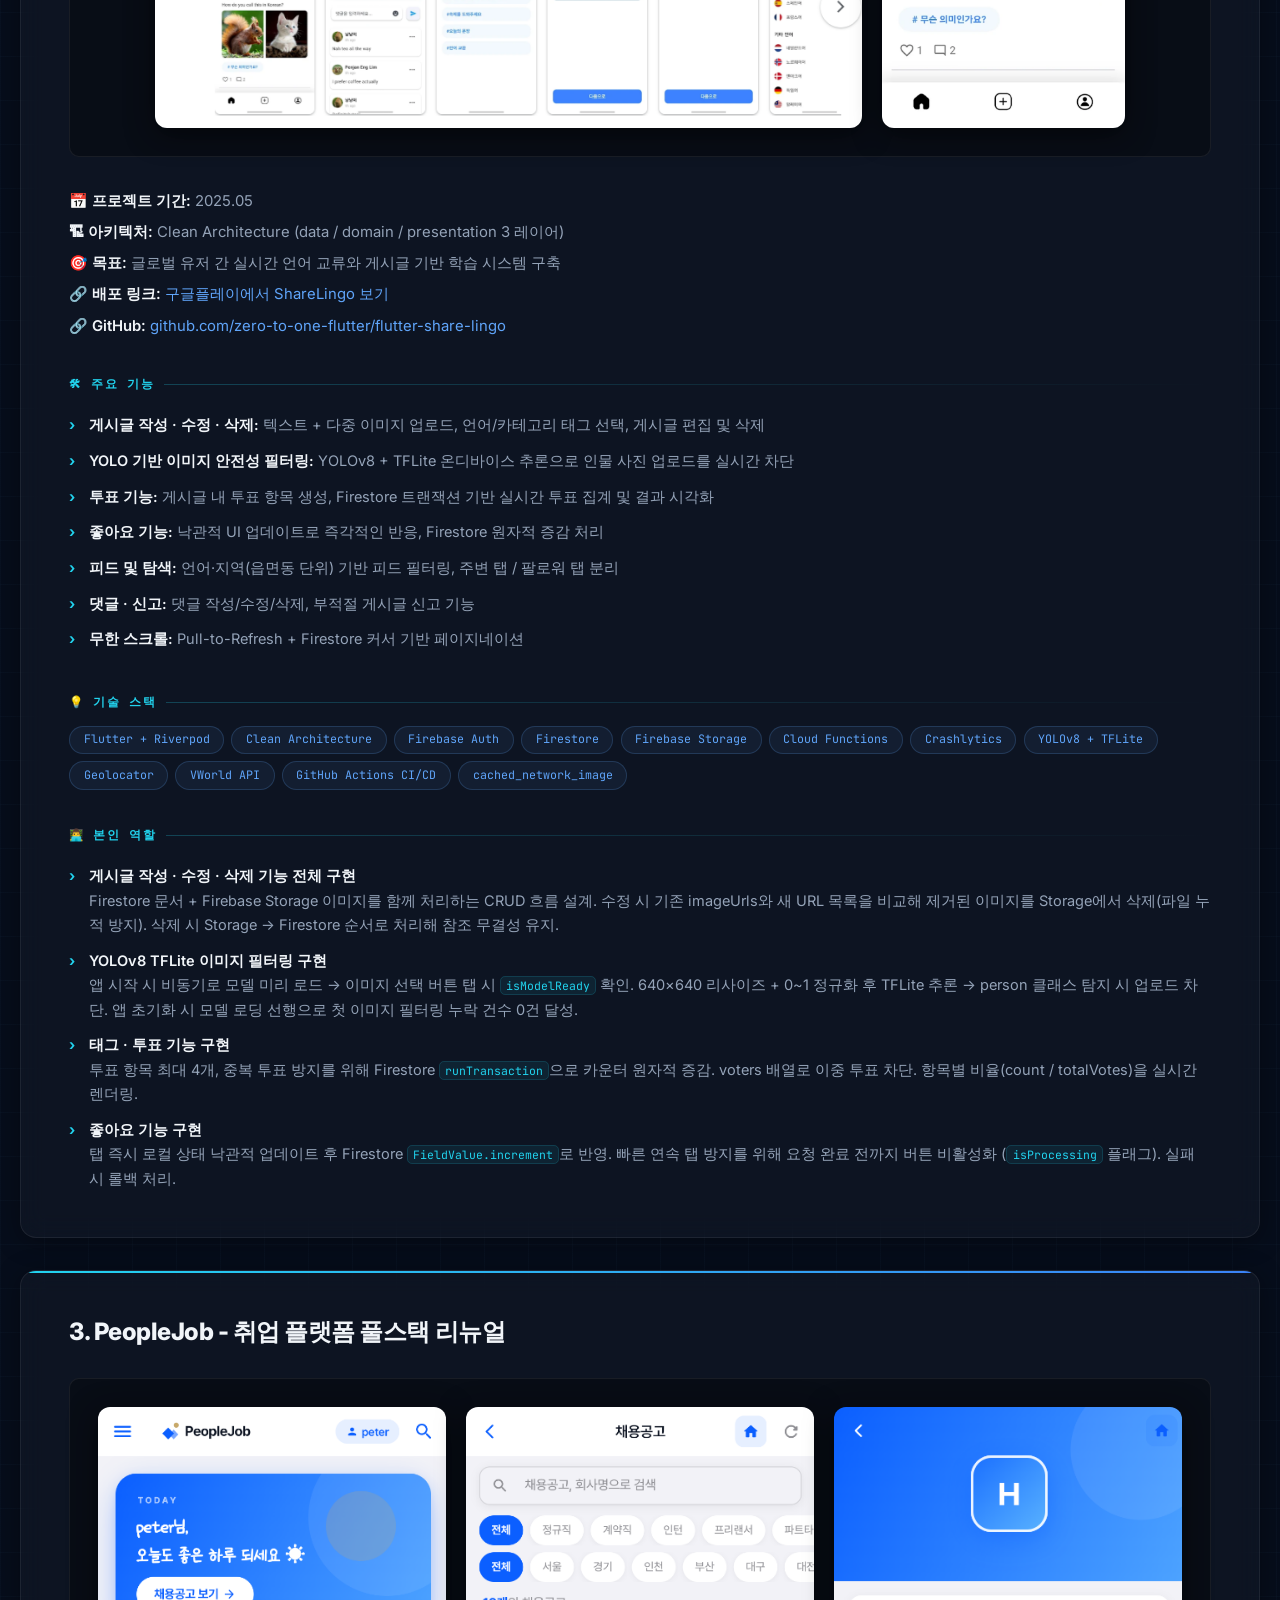
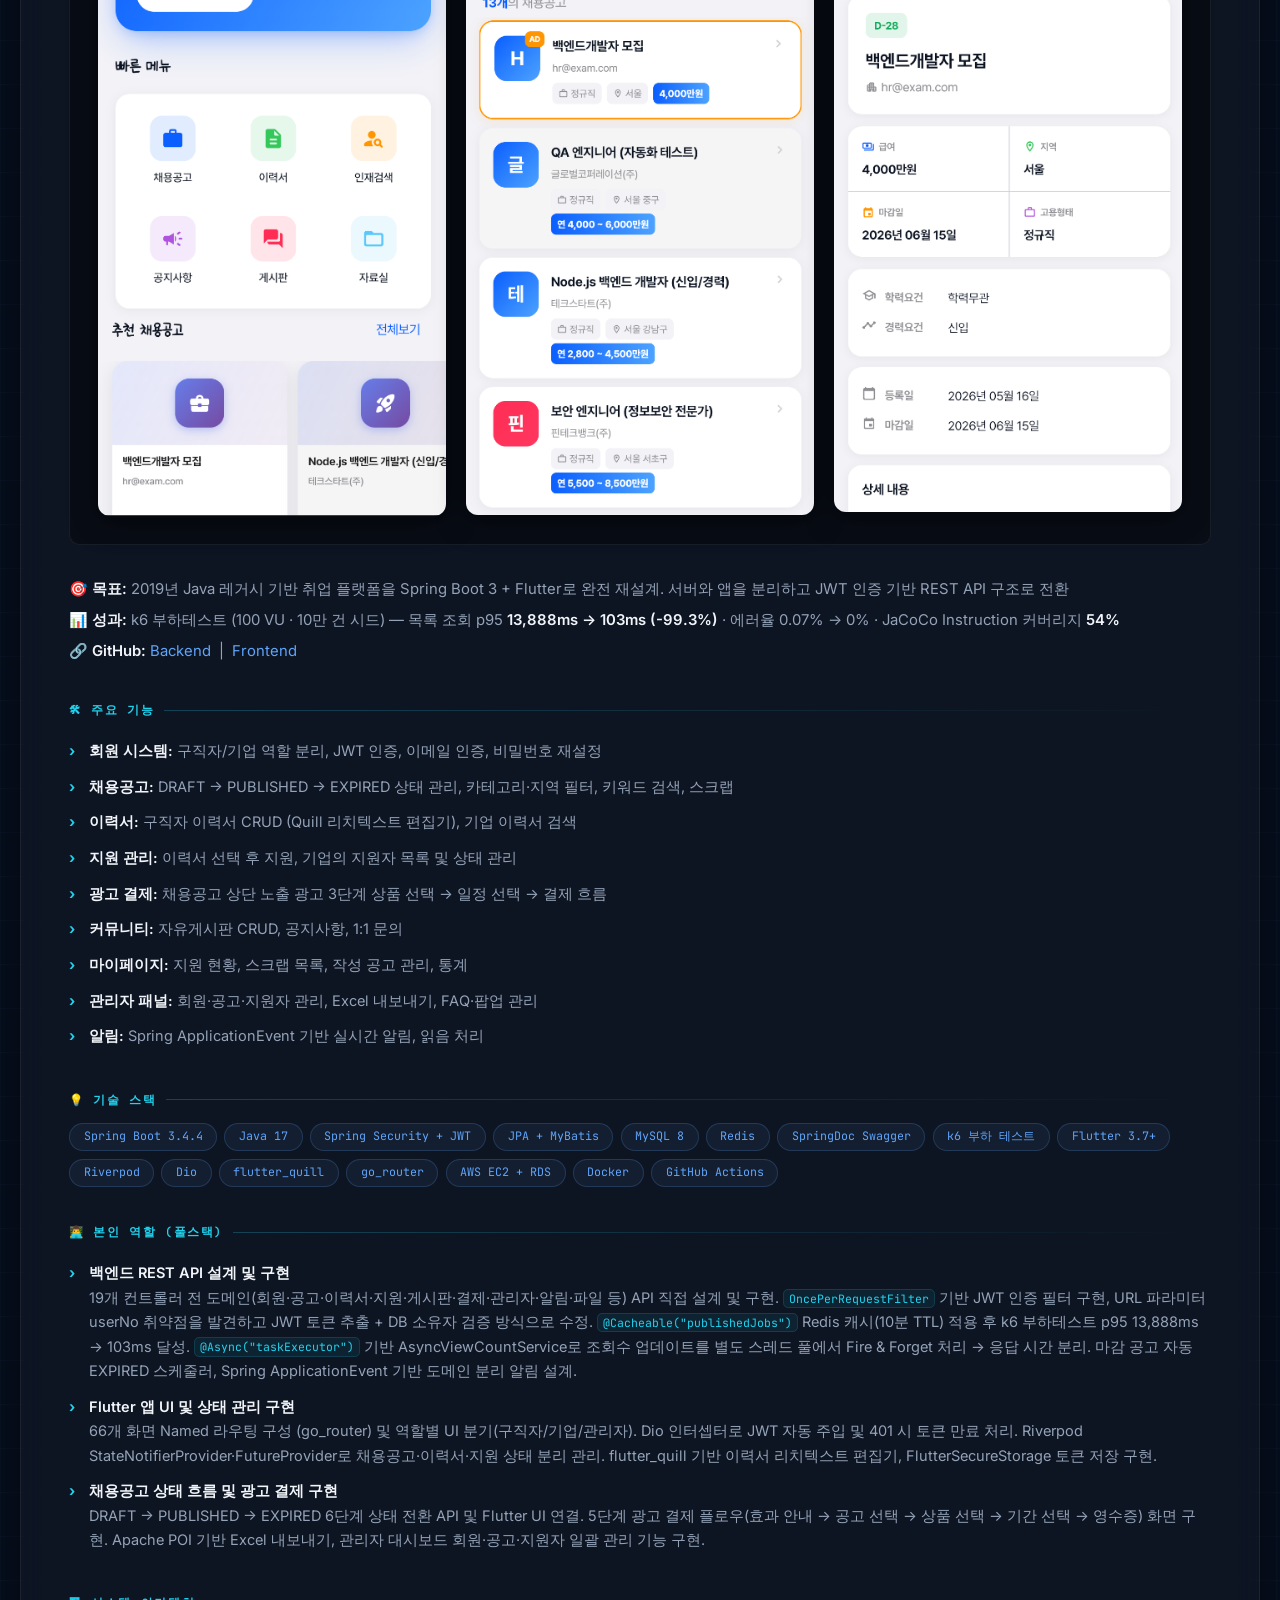
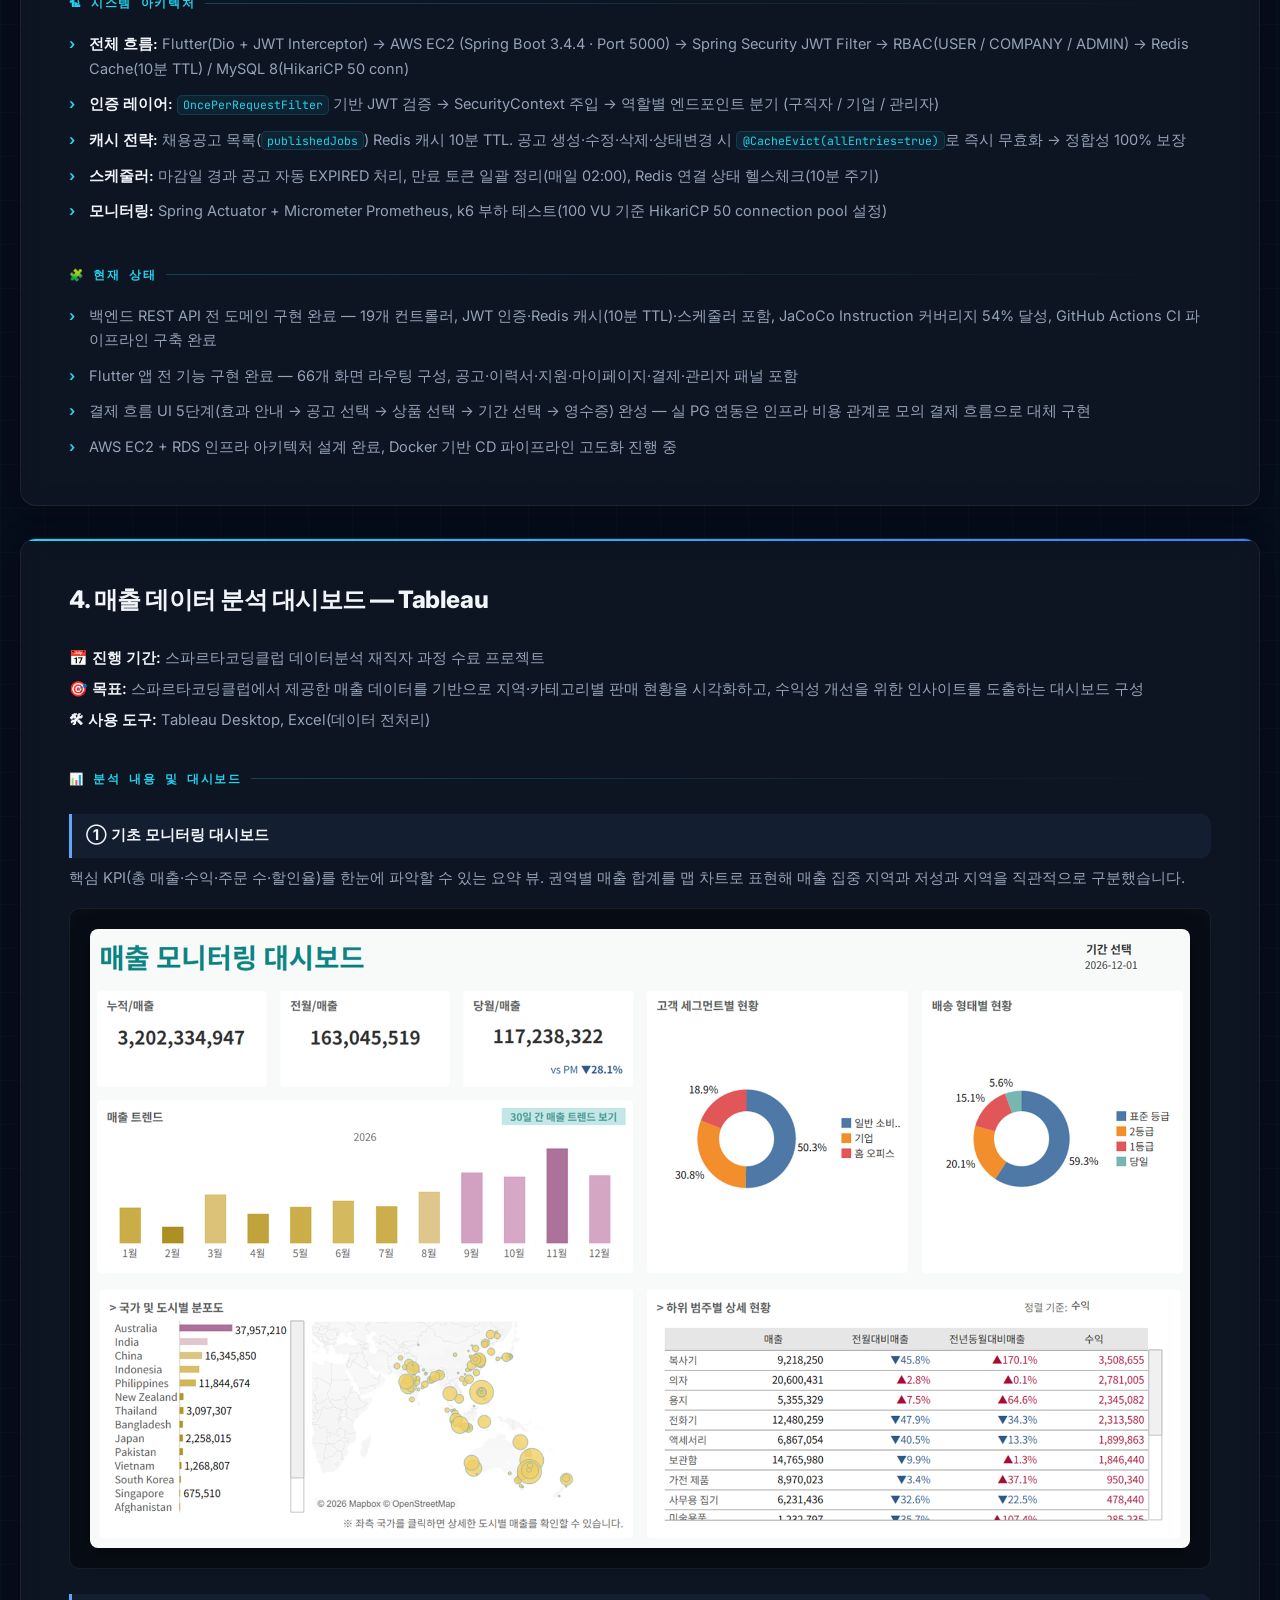
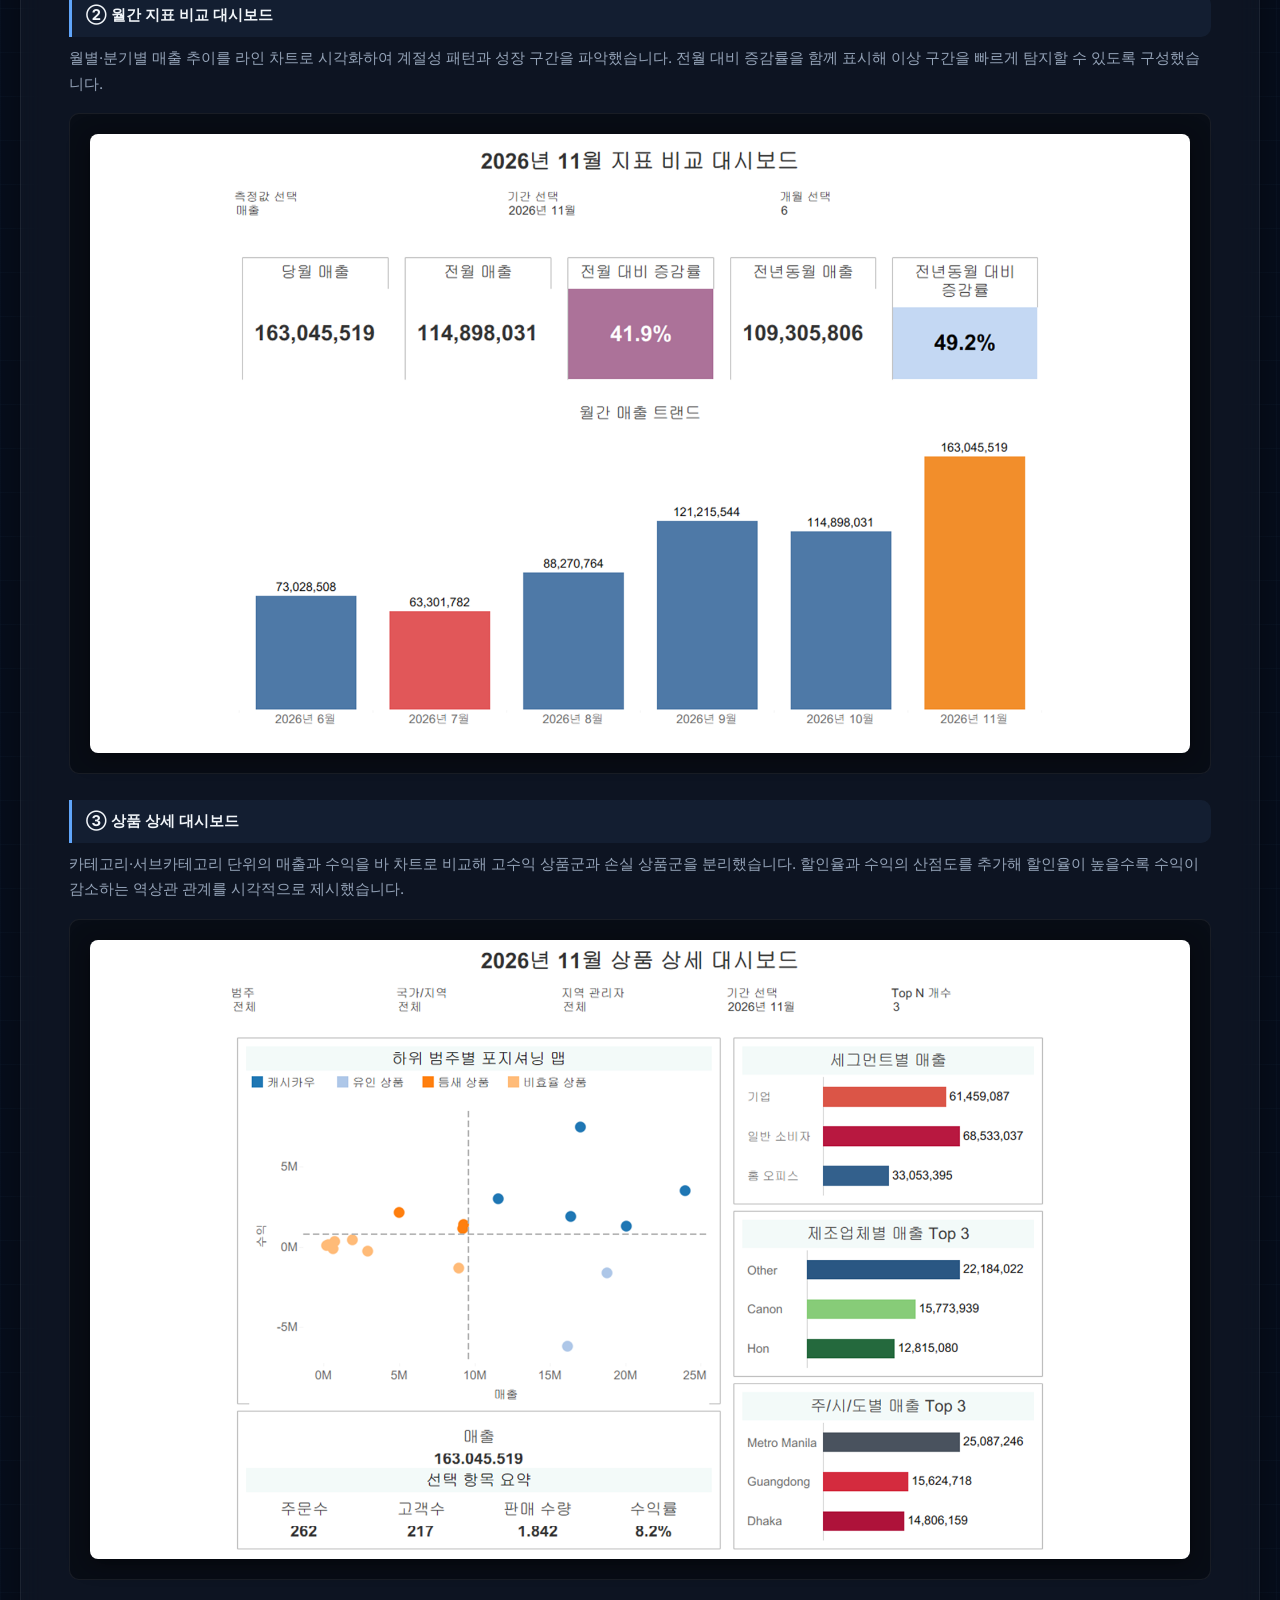
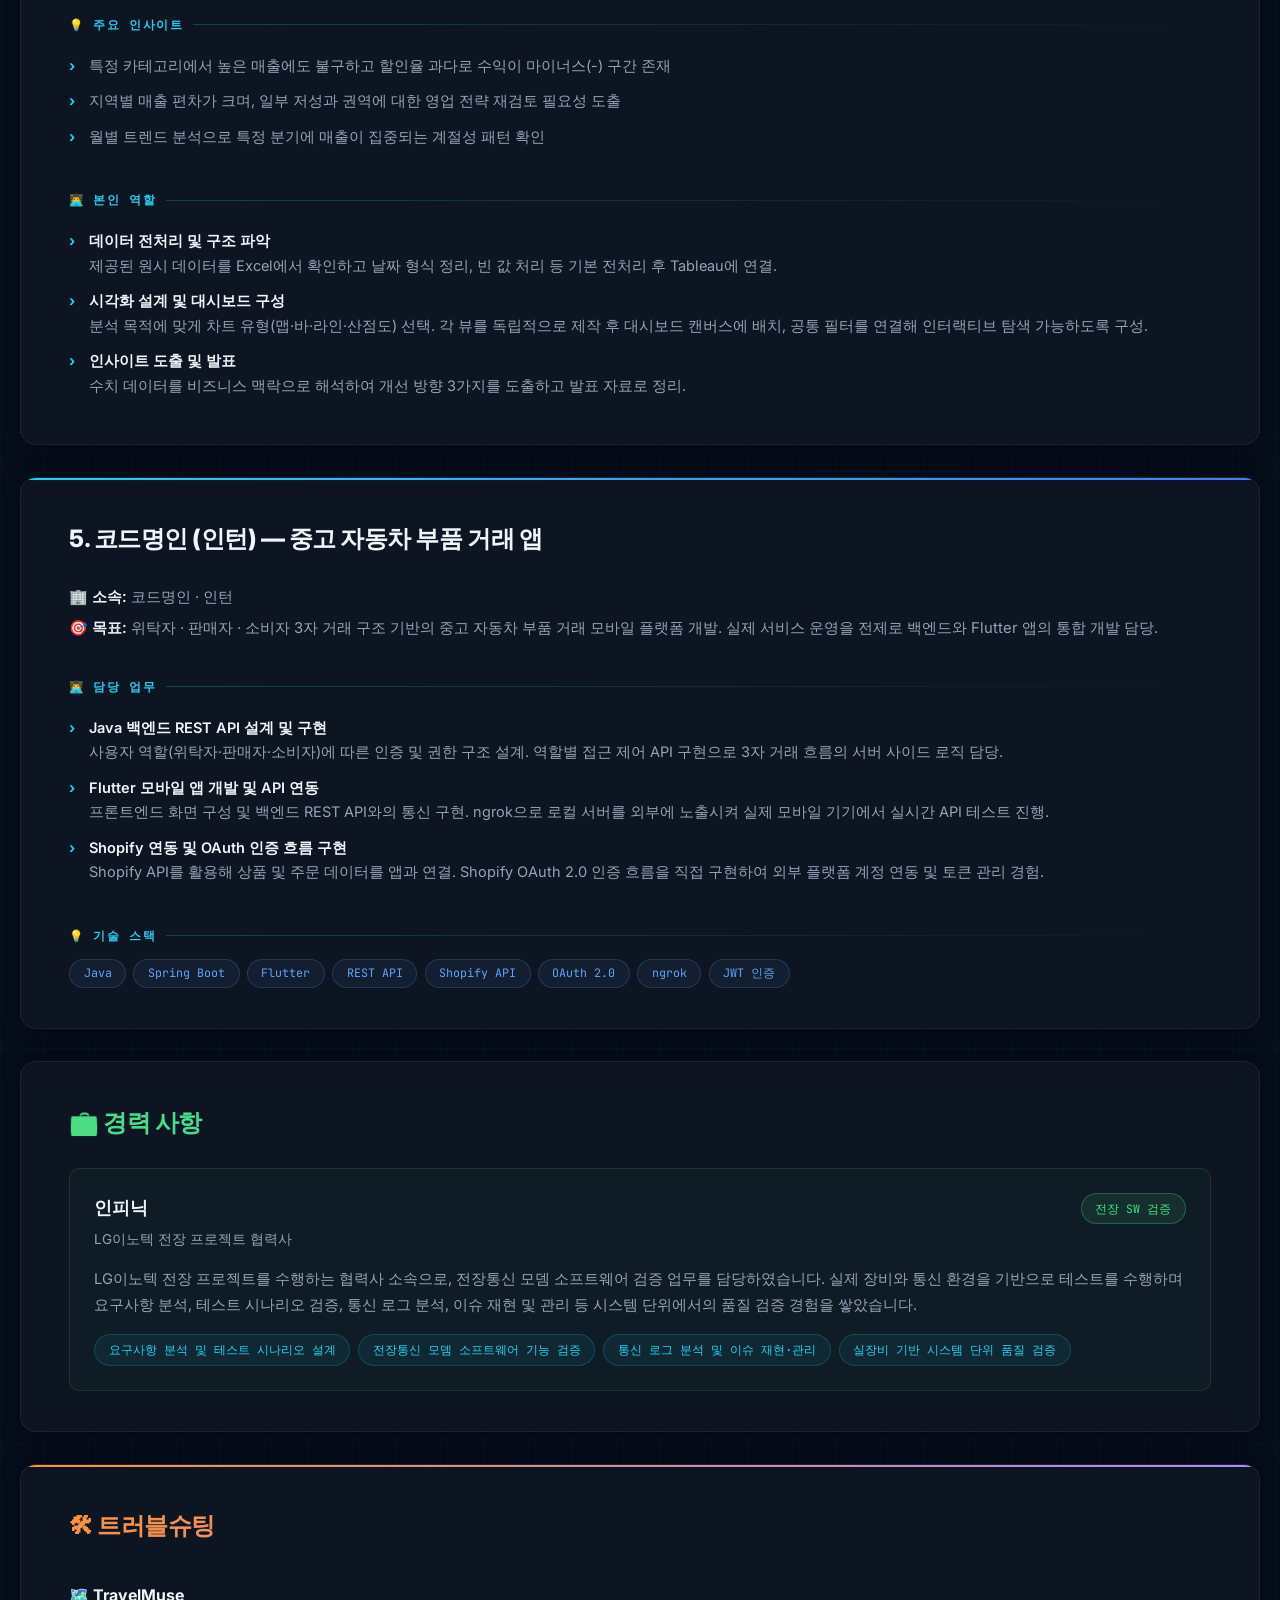
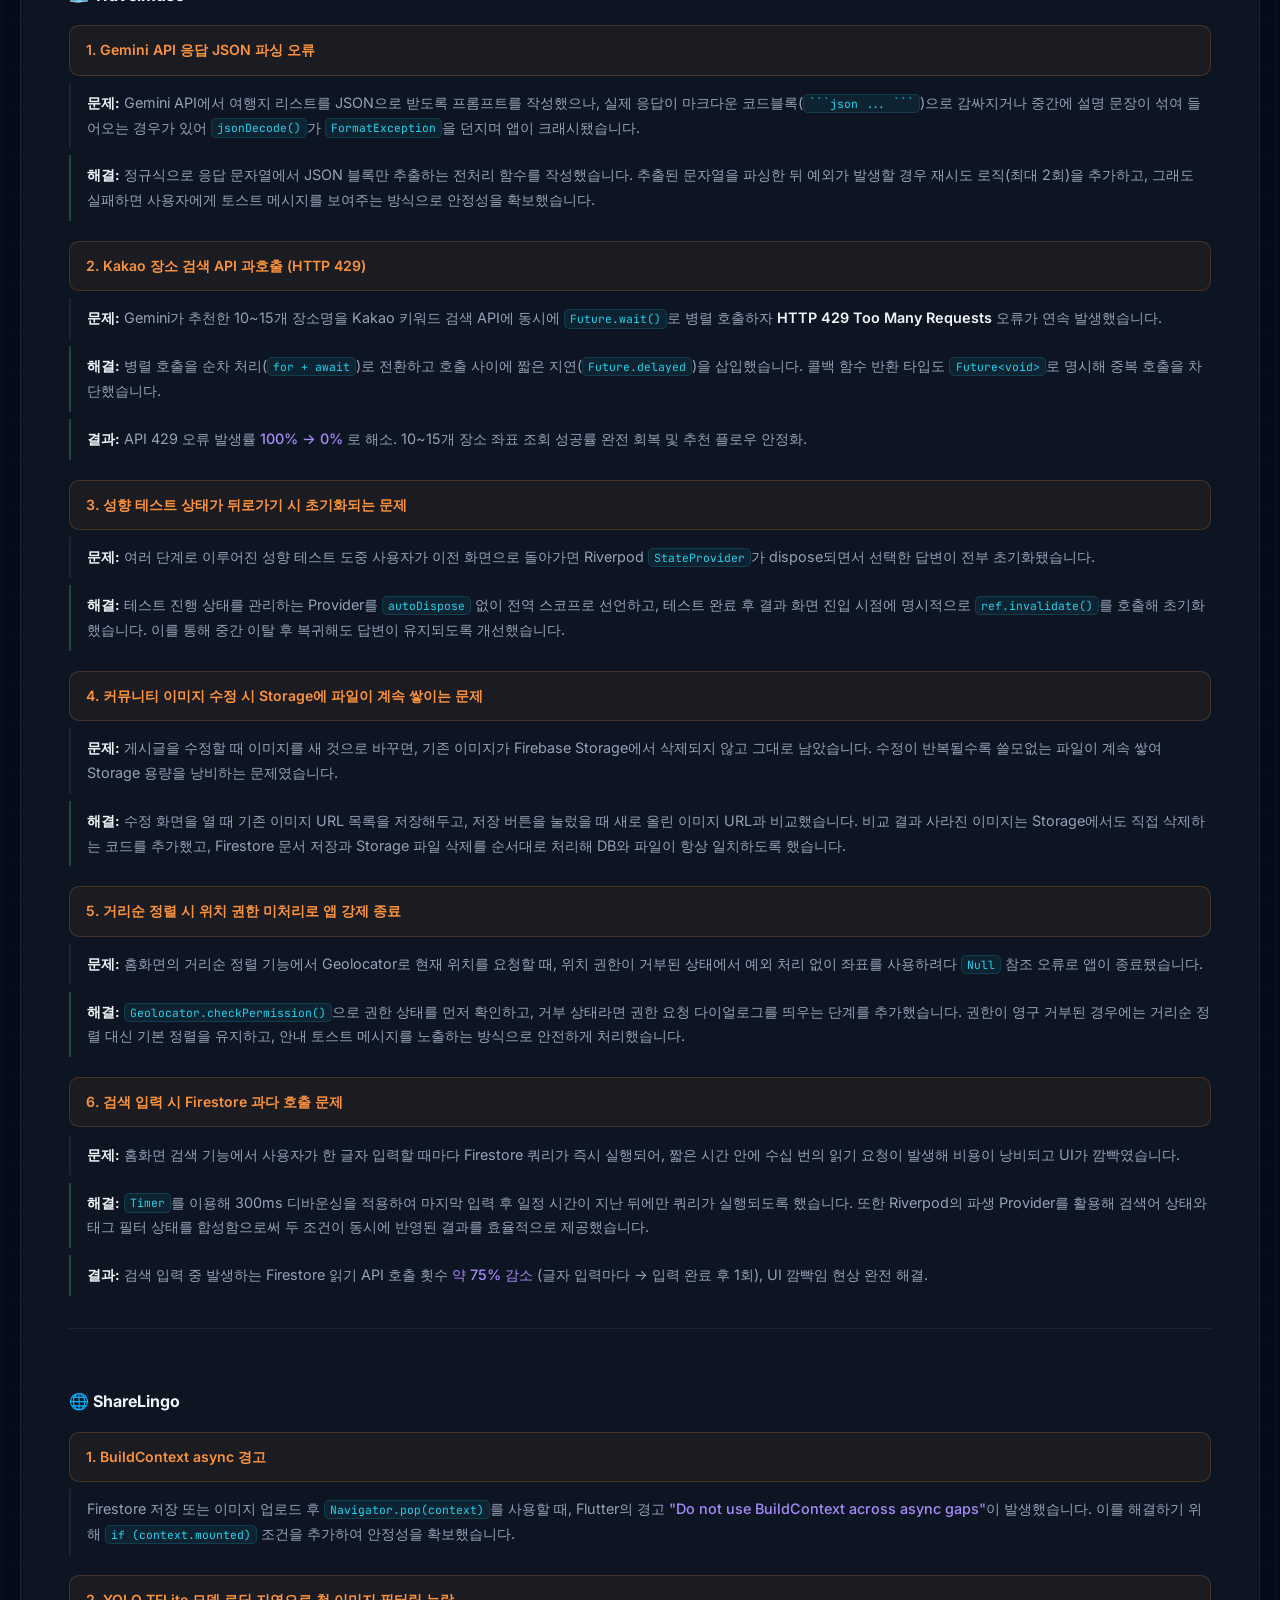
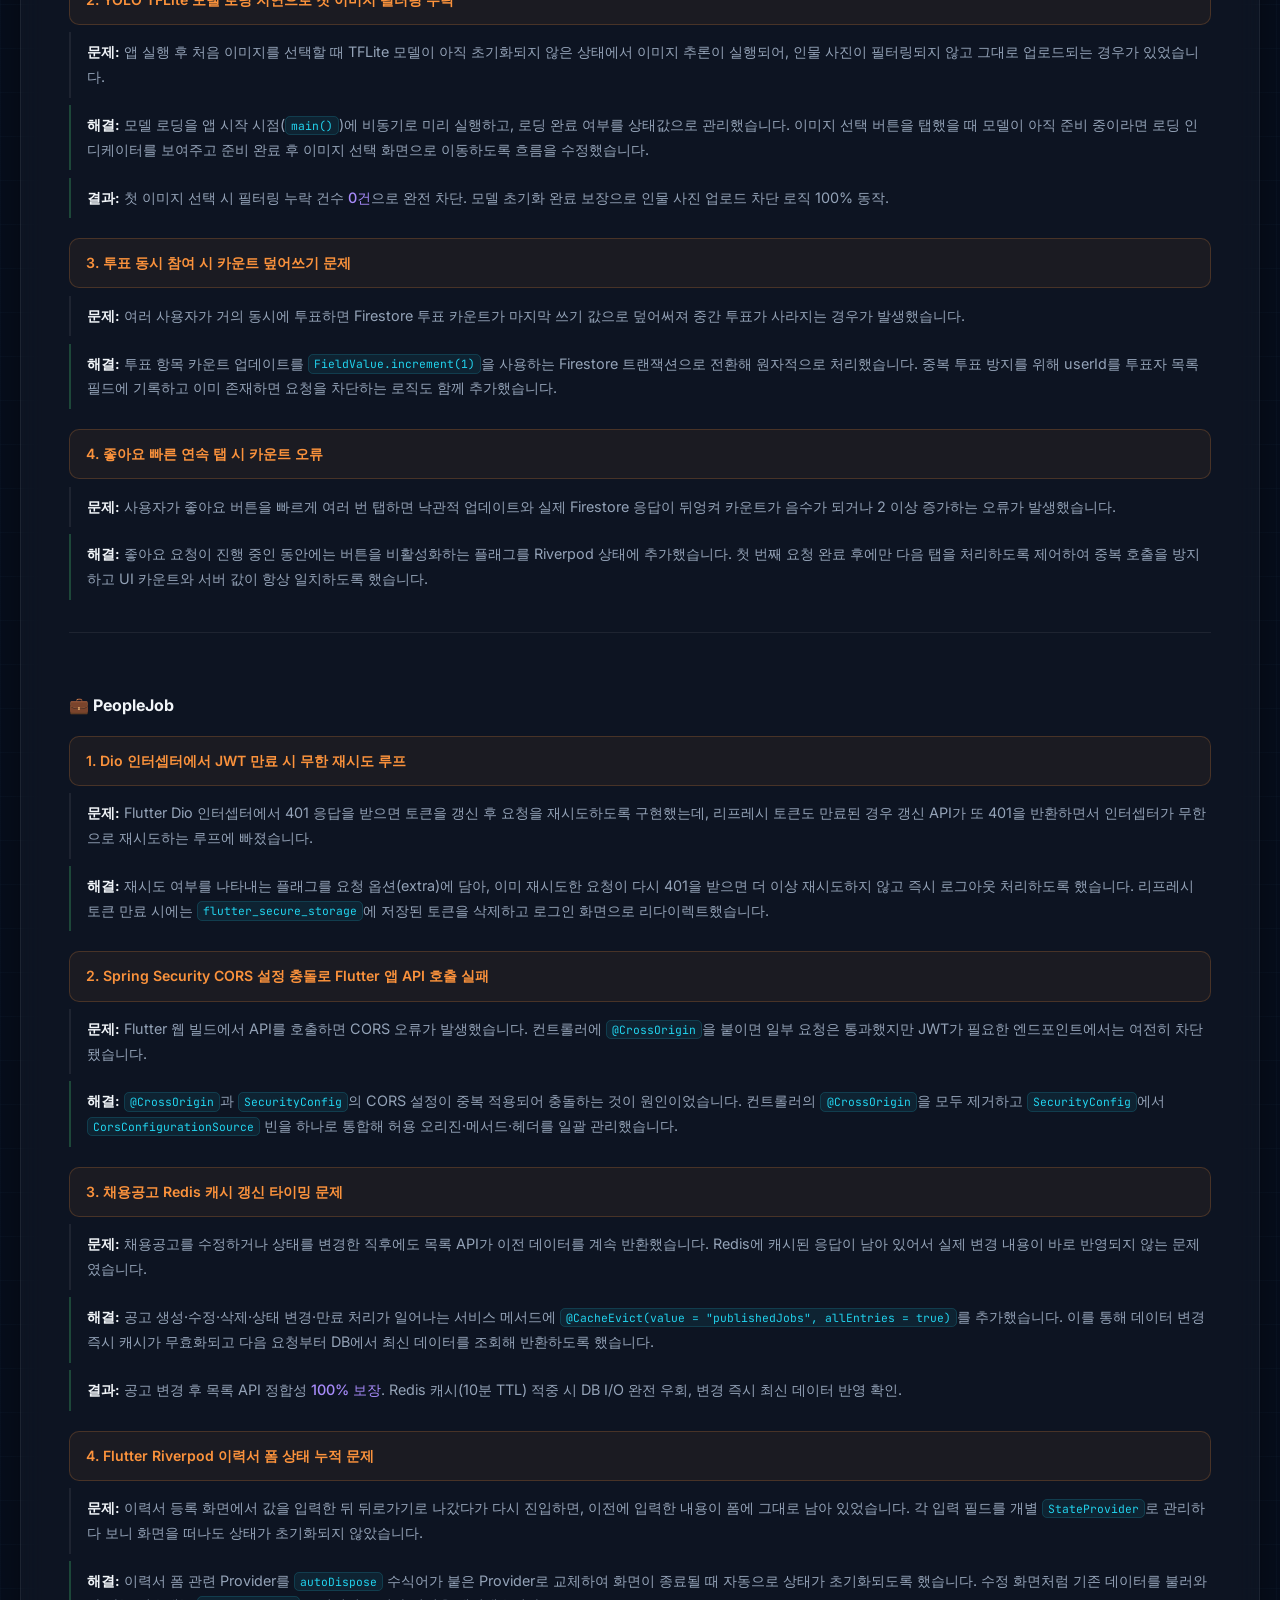
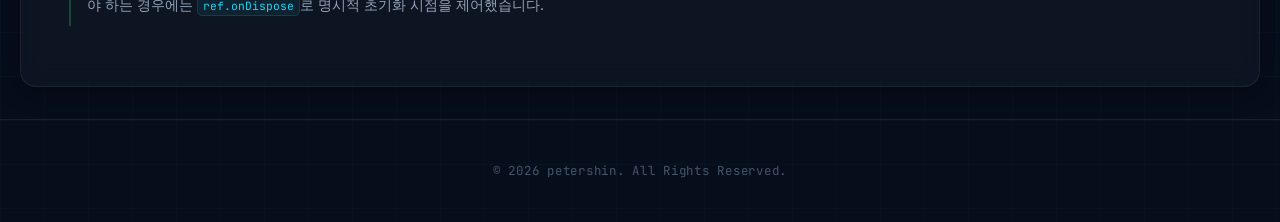
==== commit 6b3560bd: "fix: 포트폴리오 수정" ====
--- a/index.html
+++ b/index.html
@@ -15,14 +15,32 @@
       <span>Flutter</span>
       <span>Spring Boot</span>
       <span>Dart</span>
-      <span>Java</span>
+      <span>Java 17</span>
       <span>Firebase</span>
       <span>Gemini API</span>
-      <span>Tableau</span>
       <span>MySQL</span>
       <span>Redis</span>
+      <span>AWS EC2/RDS</span>
+      <span>Docker</span>
+      <span>GitHub Actions</span>
     </div>
   </header>
+
+  <section class="about">
+    <h2>👋 소개</h2>
+    <p>
+      Flutter와 Spring Boot를 함께 다루는 풀스택 개발자입니다.<br>
+      iOS App Store · Google Play Store 실배포 경험이 있으며,
+      전장 소프트웨어 검증 경력을 바탕으로 코드 품질과 안정성을 중시합니다.
+    </p>
+    <ul class="about-highlights">
+      <li>📱 <strong>iOS / Android 실배포</strong> — TravelMuse (App Store) · ShareLingo (Play Store)</li>
+      <li>⚙️ <strong>풀스택 단독 개발</strong> — PeopleJob (Spring Boot 3 + Flutter, REST API 19개 컨트롤러)</li>
+      <li>🚀 <strong>성능 최적화</strong> — k6 부하테스트 p95 13,888ms → 103ms (-99.3%)</li>
+      <li>🤖 <strong>AI 연동</strong> — Gemini API (여행 추천) · YOLOv8 TFLite (온디바이스 이미지 필터링)</li>
+      <li>🧪 <strong>테스트</strong> — JaCoCo Instruction 54%, 백엔드 30개 / 프론트 11개 테스트 파일</li>
+    </ul>
+  </section>
 
   <section class="project">
     <h2>1. TravelMuse - AI 기반 여행 일정 추천 앱</h2>
@@ -30,7 +48,8 @@
       <img src="img/travelmuse_1.png" alt="TravelMuse 스크린샷 1" />
       <img src="img/travelmuse_2.png" alt="TravelMuse 스크린샷 2" />
     </div>
-    <p><strong>📅 프로젝트 기간:</strong> 2025.05.29 ~ 2025.07.07</p>
+    <p><strong>📅 프로젝트 기간:</strong> 2025.05.29 ~ 2025.07.07 (약 40일)</p>
+    <p><strong>👥 팀 구성:</strong> 개발자 4인 + 디자이너 1인</p>
     <p><strong>🎯 목표:</strong> 성향 테스트 기반의 AI 맞춤 여행 추천 앱 개발 및 UX 개선</p>
   <p><strong>📲 iOS 배포 링크:</strong>
   <a href="https://apps.apple.com/kr/app/travelmuse/id6747365666" target="_blank">
@@ -72,19 +91,19 @@
     <ul>
       <li>
         <strong>AI 성향 테스트 구현</strong><br>
-        여행 스타일 분류 질문지 설계 및 단계별 UI 흐름 구현. 각 응답값을 가중치 기반으로 집계하여 성향 태그(자연·문화·액티비티 등)로 변환하는 로직 작성. 결과 화면에서 Gemini 추천 화면으로 자연스럽게 연결되는 플로우 설계.
+        여행 스타일 분류 질문지 설계 및 단계별 UI 흐름 구현. 각 응답값을 가중치 기반으로 집계하여 성향 태그(자연·문화·액티비티 등)로 변환. 테스트 중 이탈 후 복귀해도 답변이 유지되도록 Riverpod 전역 스코프 Provider로 관리하고, 결과 진입 시 <code>ref.invalidate()</code>로 초기화.
       </li>
       <li>
         <strong>AI 추천받기 기능 로직 처리 및 UI 연결</strong><br>
-        성향 태그 + 선택 지역을 구조화된 프롬프트로 조합해 Gemini API 호출. 응답 JSON을 파싱하여 Place 모델 리스트로 변환 후 지도 및 일정 화면에 바인딩. 로딩·오류 상태를 Riverpod Provider로 관리하며 UX 처리.
+        성향 태그 + 선택 지역을 구조화된 프롬프트로 조합해 Gemini Pro API(<code>google_generative_ai 0.4.7</code>) 호출. LLM 응답이 마크다운 코드블록으로 감싸지는 경우를 대비해 정규식 전처리 레이어 작성, 파싱 실패 시 최대 2회 재시도 로직 추가. Place 모델로 변환 후 지도 및 일정 화면에 바인딩.
       </li>
       <li>
         <strong>커뮤니티 글 작성 · 수정 · 삭제 기능 개발</strong><br>
-        Firestore + Firebase Storage 연동으로 텍스트 및 다중 이미지 게시글 CRUD 구현. 수정 시 기존 이미지 유지/교체 로직 처리, 삭제 시 Storage 파일도 함께 정리. 게시글 작성 폼 유효성 검사 및 제출 상태 관리.
+        Firestore + Firebase Storage 연동으로 다중 이미지 게시글 CRUD 구현. 수정 시 기존 imageUrls와 새 URL을 비교해 제거된 이미지를 Storage에서 삭제(파일 누적 방지). 삭제 시 Storage → Firestore 순서로 처리해 고아 파일 방지.
       </li>
       <li>
         <strong>홈화면 UI / 거리순 정렬 / 검색 기능 구현</strong><br>
-        Geolocator로 현재 위치 좌표를 획득하고 Haversine 공식 기반 거리 계산 후 장소 리스트를 거리순 정렬. 키워드 검색은 디바운싱 처리 적용. 태그 필터와 검색이 동시에 동작하도록 Riverpod 파생 Provider로 상태 합성.
+        Geolocator로 위치 권한 확인 후 좌표 획득, Haversine 공식 기반 거리 계산으로 장소 리스트 정렬. 검색어 300ms 디바운싱으로 Firestore 호출 횟수 약 75% 감소. 태그 필터 · 검색어 · 거리 정렬을 Riverpod 파생 Provider로 합성해 단일 결과 목록 제공.
       </li>
     </ul>
   </section>
@@ -95,7 +114,8 @@
       <img src="img/sharelingo_1.png" alt="ShareLingo 스크린샷 1" />
       <img src="img/sharelingo_2.png" alt="ShareLingo 스크린샷 2" />
     </div>
-    <p><strong>📅 프로젝트 기간:</strong> 2025.05 ~ 2025.05</p>
+    <p><strong>📅 프로젝트 기간:</strong> 2025.05</p>
+    <p><strong>🏗 아키텍처:</strong> Clean Architecture (data / domain / presentation 3 레이어)</p>
     <p><strong>🎯 목표:</strong> 글로벌 유저 간 실시간 언어 교류와 게시글 기반 학습 시스템 구축</p>
   <p><strong>🔗 배포 링크:</strong>
     <a href="https://play.google.com/store/apps/details?id=com.zerotoone.sharelingo&amp;pcampaignid=web_share" target="_blank">구글플레이에서 ShareLingo 보기</a>
@@ -135,19 +155,19 @@
     <ul>
       <li>
         <strong>게시글 작성 · 수정 · 삭제 기능 전체 구현</strong><br>
-        Firestore 문서 + Firebase Storage 이미지를 함께 처리하는 CRUD 흐름 설계. 게시글 작성 시 이미지 압축 후 Storage 업로드, URL을 Firestore 문서에 저장. 수정 시 교체된 이미지만 새로 업로드하고 제거된 이미지는 Storage에서 삭제. 삭제 시 Storage 파일과 Firestore 문서를 순서대로 정리.
-      </li>
-      <li>
-        <strong>YOLO 이미지 필터링 연동</strong><br>
-        TFLite 모델을 앱 초기화 시 비동기로 미리 로드하여 이미지 선택 즉시 추론 가능하도록 처리. 선택된 이미지를 모델 입력 사이즈로 리사이즈·정규화 후 추론 결과에서 'person' 클래스 탐지 시 업로드를 차단하고 사용자에게 안내 메시지 표시.
-      </li>
-      <li>
-        <strong>태그 · 투표 기능 연동</strong><br>
-        게시글 작성 폼에 태그 멀티셀렉트 UI 추가. 투표는 항목 최대 4개, 중복 투표 방지를 위해 Firestore 트랜잭션으로 투표 수 원자적 증감. 결과 화면에서 항목별 비율을 실시간으로 렌더링.
+        Firestore 문서 + Firebase Storage 이미지를 함께 처리하는 CRUD 흐름 설계. 수정 시 기존 imageUrls와 새 URL 목록을 비교해 제거된 이미지를 Storage에서 삭제(파일 누적 방지). 삭제 시 Storage → Firestore 순서로 처리해 참조 무결성 유지.
+      </li>
+      <li>
+        <strong>YOLOv8 TFLite 이미지 필터링 구현</strong><br>
+        앱 시작 시 비동기로 모델 미리 로드 → 이미지 선택 버튼 탭 시 <code>isModelReady</code> 확인. 640×640 리사이즈 + 0~1 정규화 후 TFLite 추론 → person 클래스 탐지 시 업로드 차단. 앱 초기화 시 모델 로딩 선행으로 첫 이미지 필터링 누락 건수 0건 달성.
+      </li>
+      <li>
+        <strong>태그 · 투표 기능 구현</strong><br>
+        투표 항목 최대 4개, 중복 투표 방지를 위해 Firestore <code>runTransaction</code>으로 카운터 원자적 증감. voters 배열로 이중 투표 차단. 항목별 비율(count / totalVotes)을 실시간 렌더링.
       </li>
       <li>
         <strong>좋아요 기능 구현</strong><br>
-        탭 즉시 로컬 상태를 낙관적으로 업데이트한 뒤 Firestore <code>FieldValue.increment</code>로 서버에 반영. 빠른 연속 탭 방지를 위해 요청 완료 전까지 버튼 비활성화 처리.
+        탭 즉시 로컬 상태 낙관적 업데이트 후 Firestore <code>FieldValue.increment</code>로 반영. 빠른 연속 탭 방지를 위해 요청 완료 전까지 버튼 비활성화 (<code>isProcessing</code> 플래그). 실패 시 롤백 처리.
       </li>
     </ul>
   </section>
@@ -160,6 +180,7 @@
     <img src="img/jobdetail.png" alt="PeopleJob 채용공고 상세" />
   </div>
   <p><strong>🎯 목표:</strong> 2019년 Java 레거시 기반 취업 플랫폼을 Spring Boot 3 + Flutter로 완전 재설계. 서버와 앱을 분리하고 JWT 인증 기반 REST API 구조로 전환</p>
+  <p><strong>📊 성과:</strong> k6 부하테스트 (100 VU · 10만 건 시드) — 목록 조회 p95 <strong>13,888ms → 103ms (-99.3%)</strong> · 에러율 0.07% → 0% · JaCoCo Instruction 커버리지 <strong>54%</strong></p>
   <p><strong>🔗 GitHub:</strong>
     <a href="https://github.com/ghghtls/peoplejob-backend" target="_blank">Backend</a> &nbsp;|&nbsp;
     <a href="https://github.com/ghghtls/peoplejob_frontend" target="_blank">Frontend</a>
@@ -202,11 +223,11 @@
   <ul>
     <li>
       <strong>백엔드 REST API 설계 및 구현</strong><br>
-      19개 컨트롤러 전 도메인(회원·공고·이력서·지원·게시판·결제·관리자·알림·파일 등) API 직접 설계 및 구현. <code>OncePerRequestFilter</code> 기반 JWT 인증 필터 커스텀 구현. Spring Security RBAC(ROLE_USER / ROLE_COMPANY / ROLE_ADMIN) 엔드포인트별 접근 제어 구성. <code>@Cacheable / @CacheEvict</code> 기반 Redis 캐시 전략(publishedJobs 10분 TTL), 마감 공고 자동 EXPIRED 처리 스케줄러, Spring ApplicationEvent 기반 실시간 알림 설계.
+      19개 컨트롤러 전 도메인(회원·공고·이력서·지원·게시판·결제·관리자·알림·파일 등) API 직접 설계 및 구현. <code>OncePerRequestFilter</code> 기반 JWT 인증 필터 구현, URL 파라미터 userNo 취약점을 발견하고 JWT 토큰 추출 + DB 소유자 검증 방식으로 수정. <code>@Cacheable("publishedJobs")</code> Redis 캐시(10분 TTL) 적용 후 k6 부하테스트 p95 13,888ms → 103ms 달성. <code>@Async("taskExecutor")</code> 기반 AsyncViewCountService로 조회수 업데이트를 별도 스레드 풀에서 Fire &amp; Forget 처리 → 응답 시간 분리. 마감 공고 자동 EXPIRED 스케줄러, Spring ApplicationEvent 기반 도메인 분리 알림 설계.
     </li>
     <li>
       <strong>Flutter 앱 UI 및 상태 관리 구현</strong><br>
-      go_router 기반 40+ 화면 Named 라우팅 구성 및 역할별 UI 분기(구직자/기업/관리자). Dio 인터셉터로 JWT 자동 주입 및 401 시 토큰 만료 처리. Riverpod StateNotifierProvider·FutureProvider로 채용공고·이력서·지원 상태 분리 관리. flutter_quill 기반 이력서 리치텍스트 편집기, FlutterSecureStorage 토큰 저장 구현.
+      66개 화면 Named 라우팅 구성 (go_router) 및 역할별 UI 분기(구직자/기업/관리자). Dio 인터셉터로 JWT 자동 주입 및 401 시 토큰 만료 처리. Riverpod StateNotifierProvider·FutureProvider로 채용공고·이력서·지원 상태 분리 관리. flutter_quill 기반 이력서 리치텍스트 편집기, FlutterSecureStorage 토큰 저장 구현.
     </li>
     <li>
       <strong>채용공고 상태 흐름 및 광고 결제 구현</strong><br>
@@ -236,8 +257,8 @@
 
   <h3>🧩 현재 상태</h3>
   <ul>
-    <li>백엔드 REST API 전 도메인 구현 완료 — 19개 컨트롤러, JWT 인증·Redis 캐시(10분 TTL)·스케줄러 포함, GitHub Actions CI 파이프라인 구축 완료</li>
-    <li>Flutter 앱 공고·이력서·마이페이지·지원 흐름 구현 완료 (40+ 화면 라우팅 구성), 결제·관리자 패널 고도화 진행 중</li>
+    <li>백엔드 REST API 전 도메인 구현 완료 — 19개 컨트롤러, JWT 인증·Redis 캐시(10분 TTL)·스케줄러 포함, JaCoCo Instruction 커버리지 54% 달성, GitHub Actions CI 파이프라인 구축 완료</li>
+    <li>Flutter 앱 전 기능 구현 완료 — 66개 화면 라우팅 구성, 공고·이력서·지원·마이페이지·결제·관리자 패널 포함</li>
     <li>결제 흐름 UI 5단계(효과 안내 → 공고 선택 → 상품 선택 → 기간 선택 → 영수증) 완성 — 실 PG 연동은 인프라 비용 관계로 모의 결제 흐름으로 대체 구현</li>
     <li>AWS EC2 + RDS 인프라 아키텍처 설계 완료, Docker 기반 CD 파이프라인 고도화 진행 중</li>
   </ul>
@@ -522,7 +543,7 @@
   </section>
 
   <footer>
-    <p>© 2025 petershin. All Rights Reserved.</p>
+    <p>© 2026 petershin. All Rights Reserved.</p>
   </footer>
 </body>
 </html>
